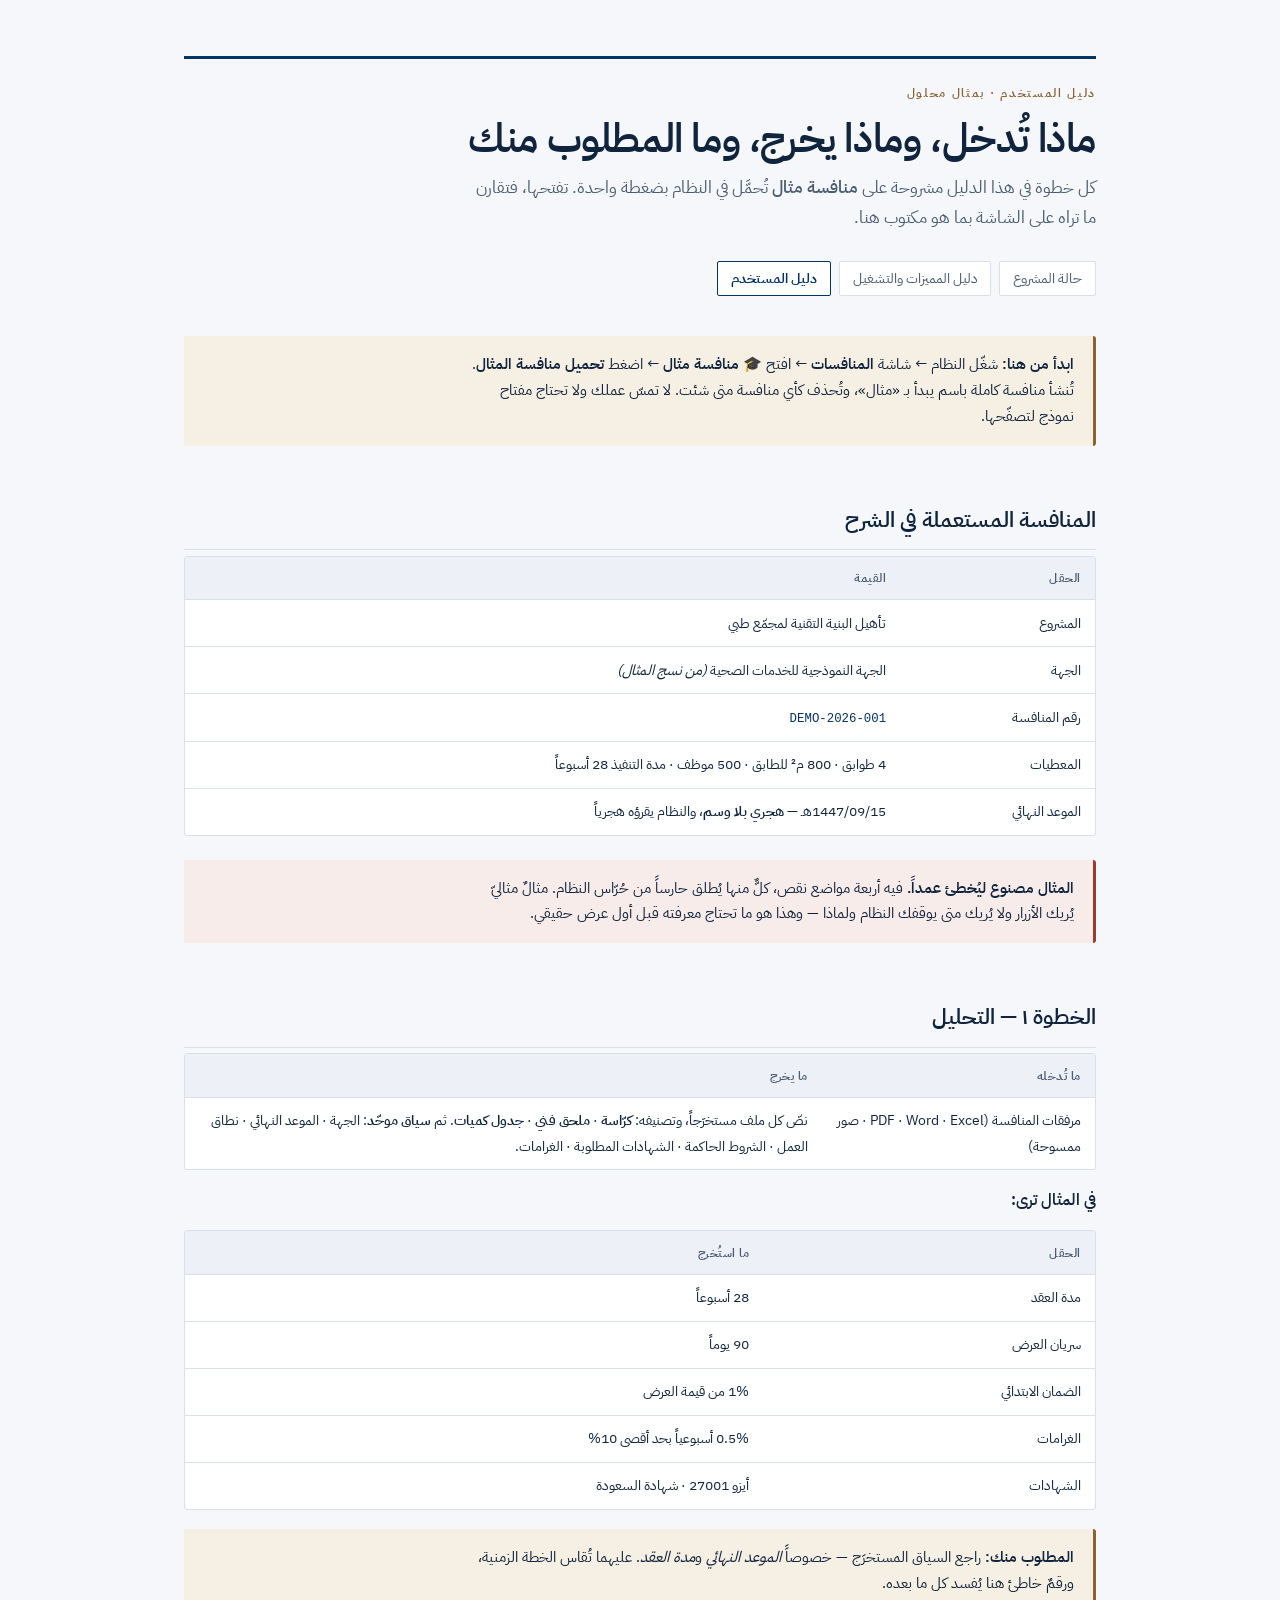
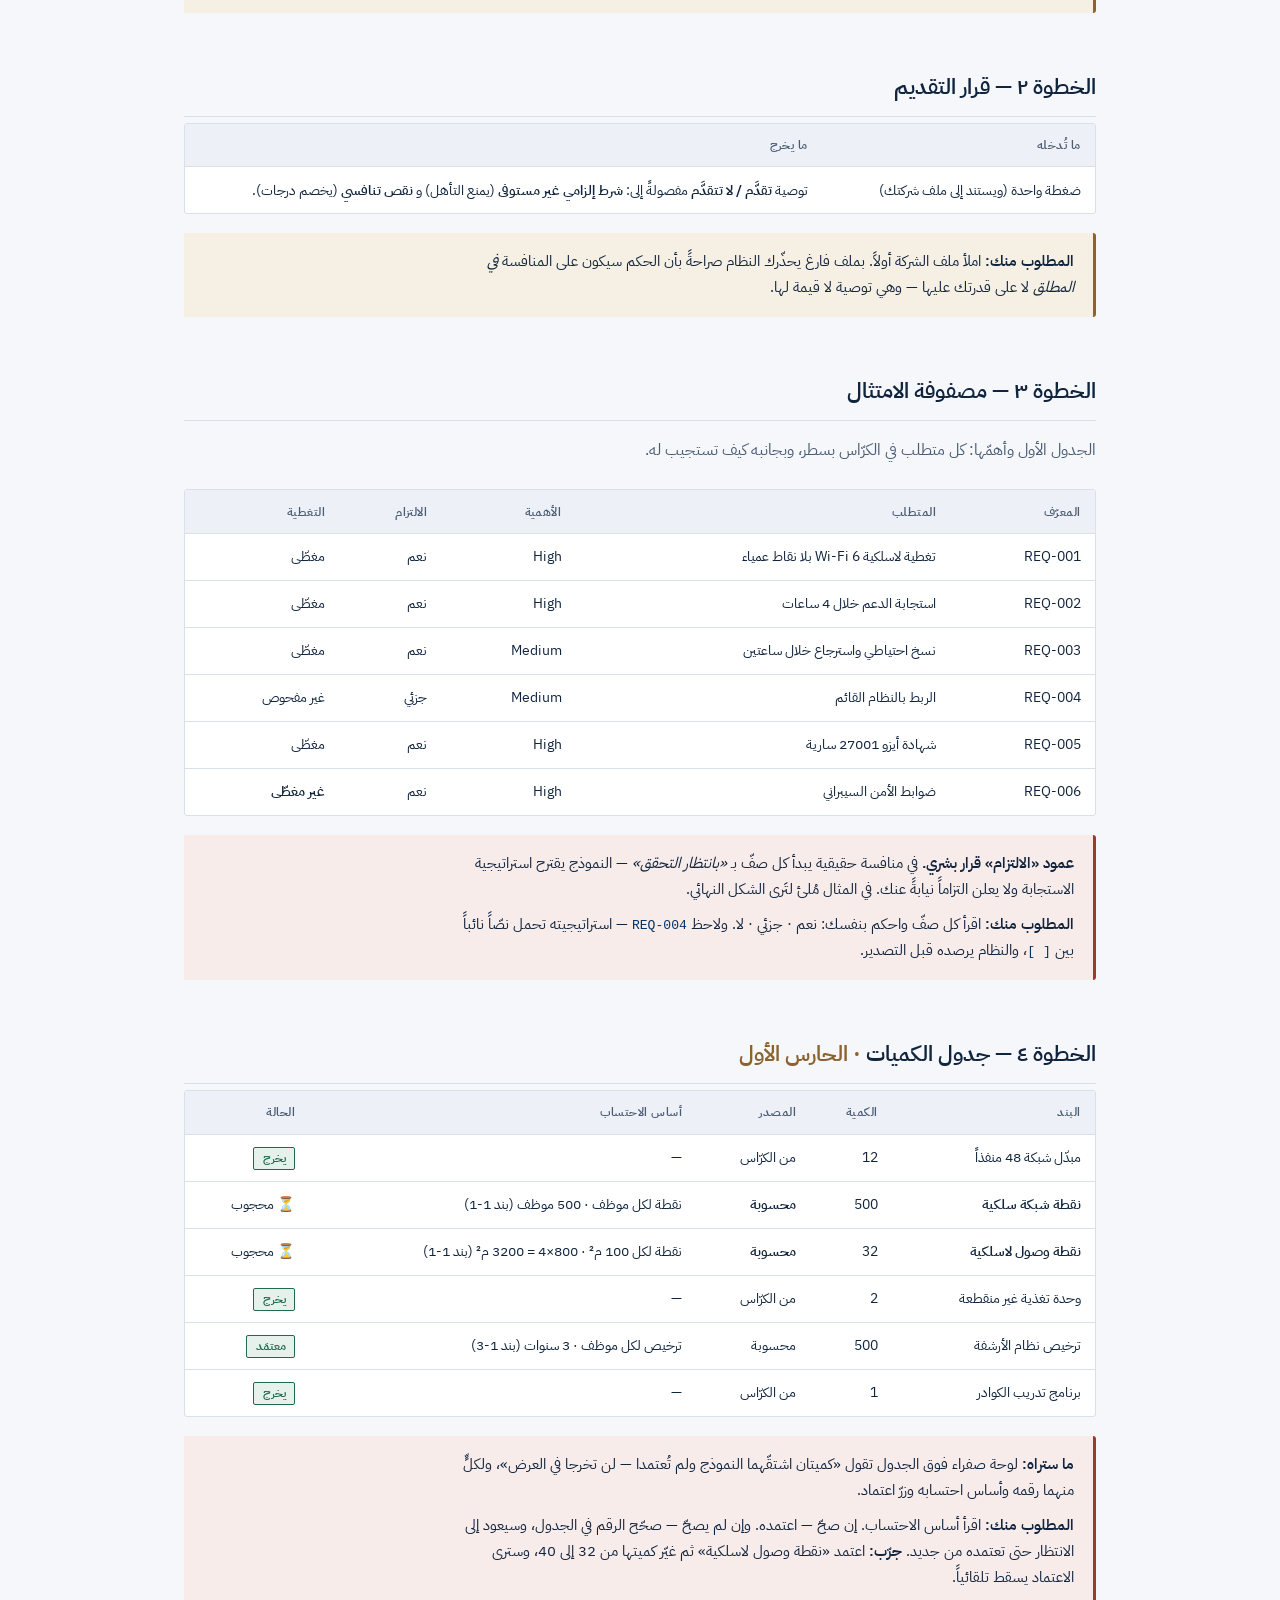
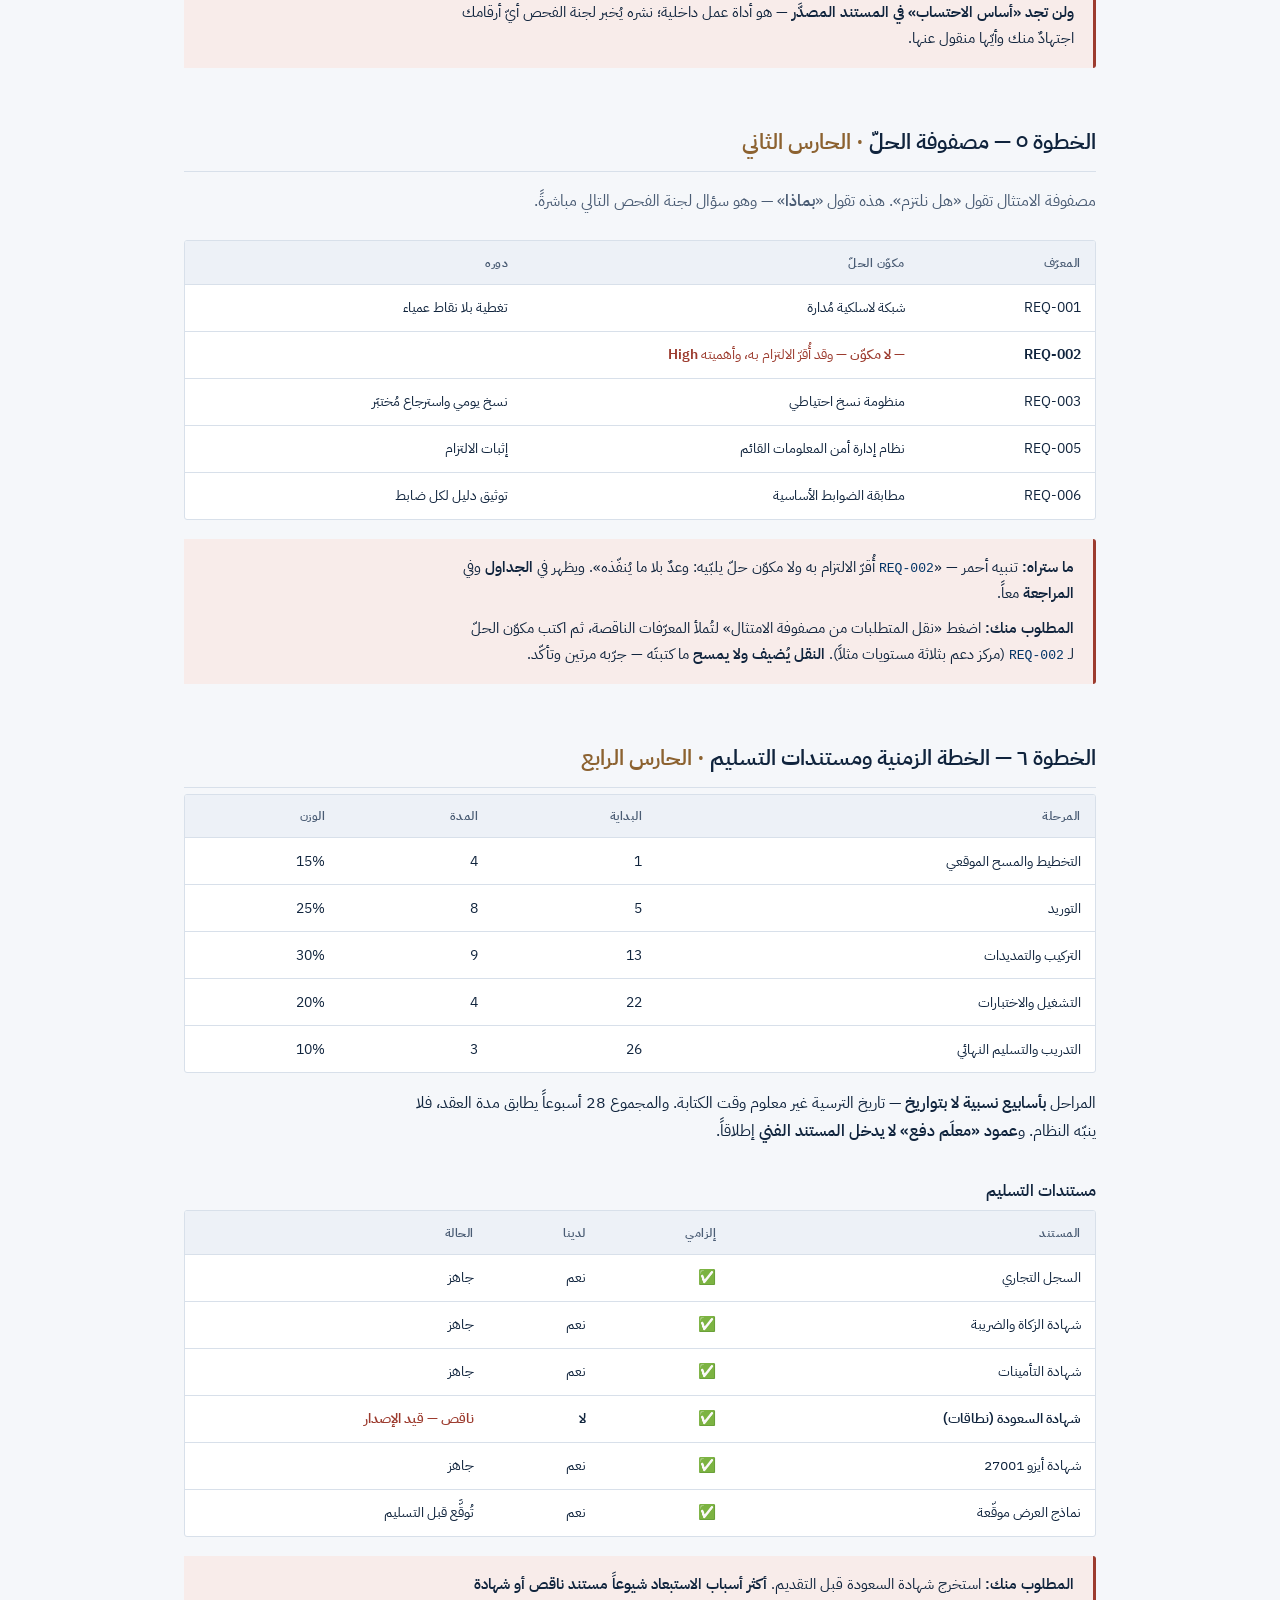
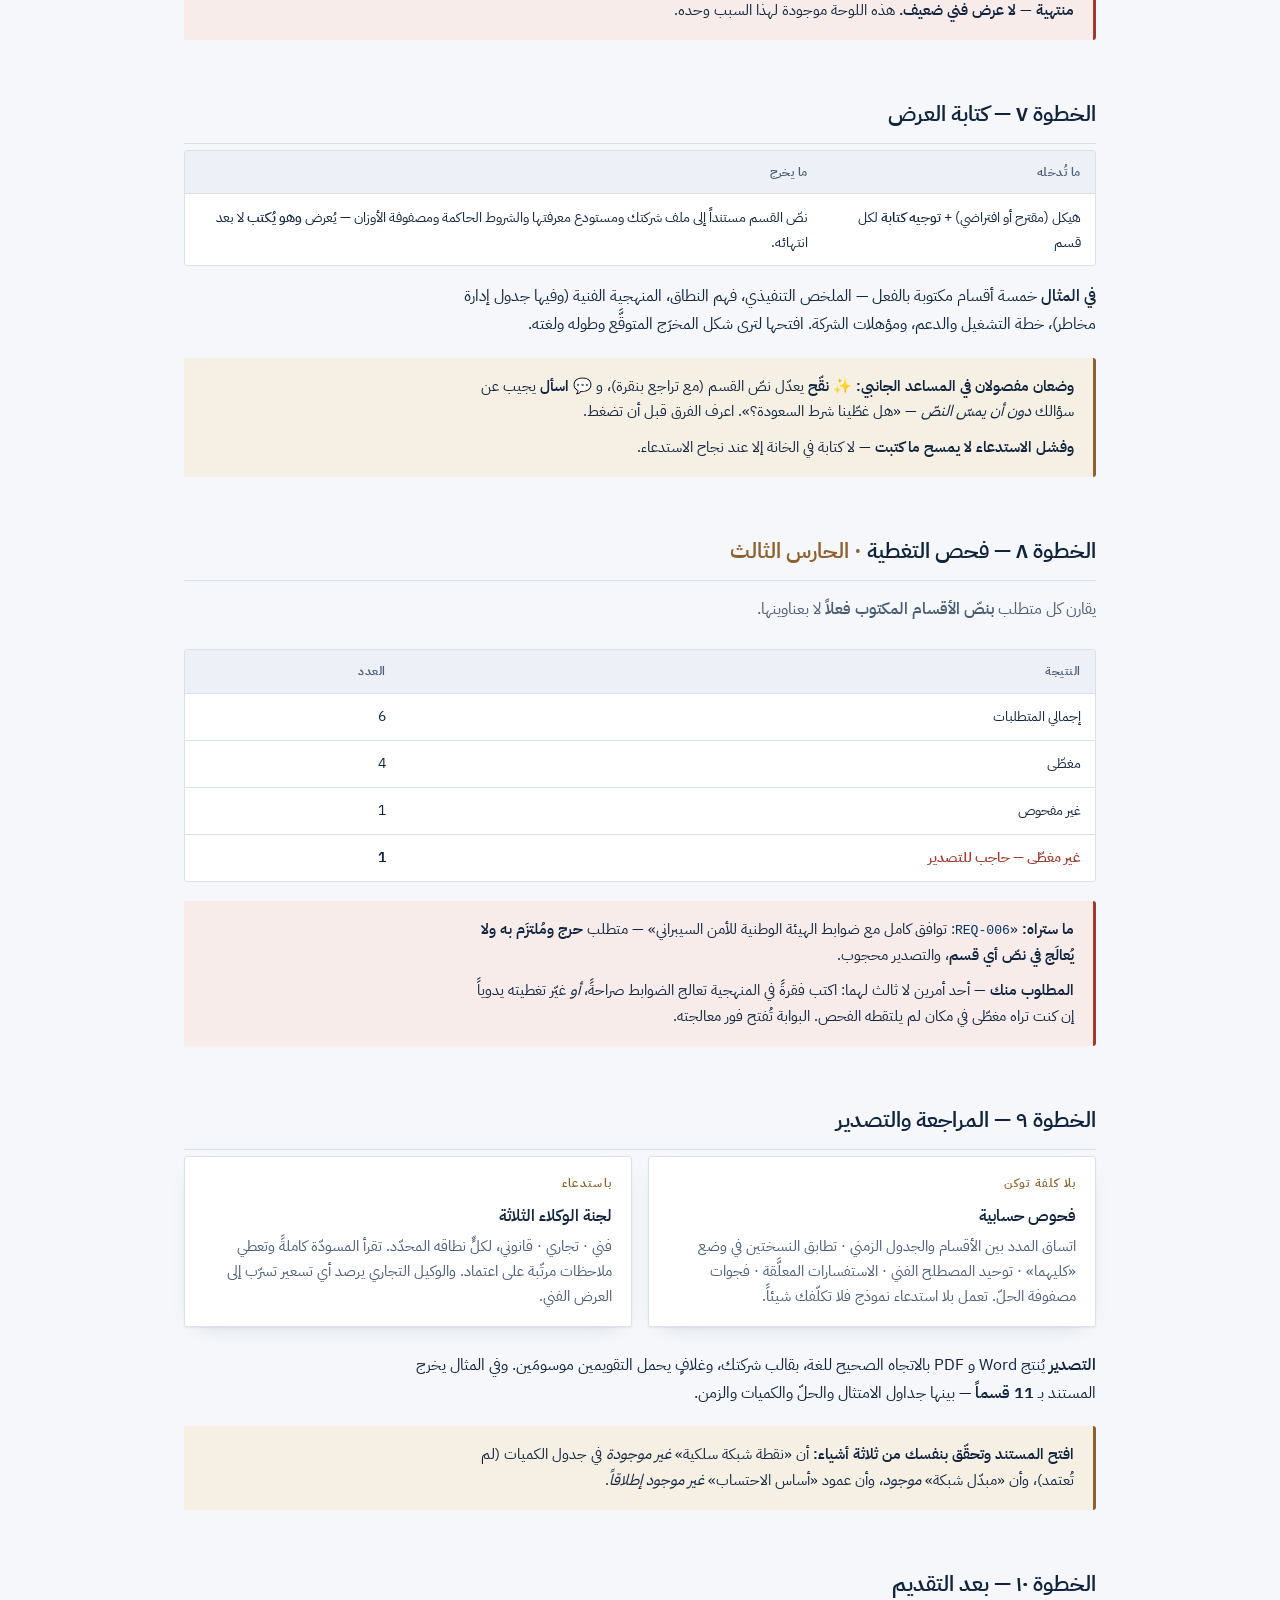
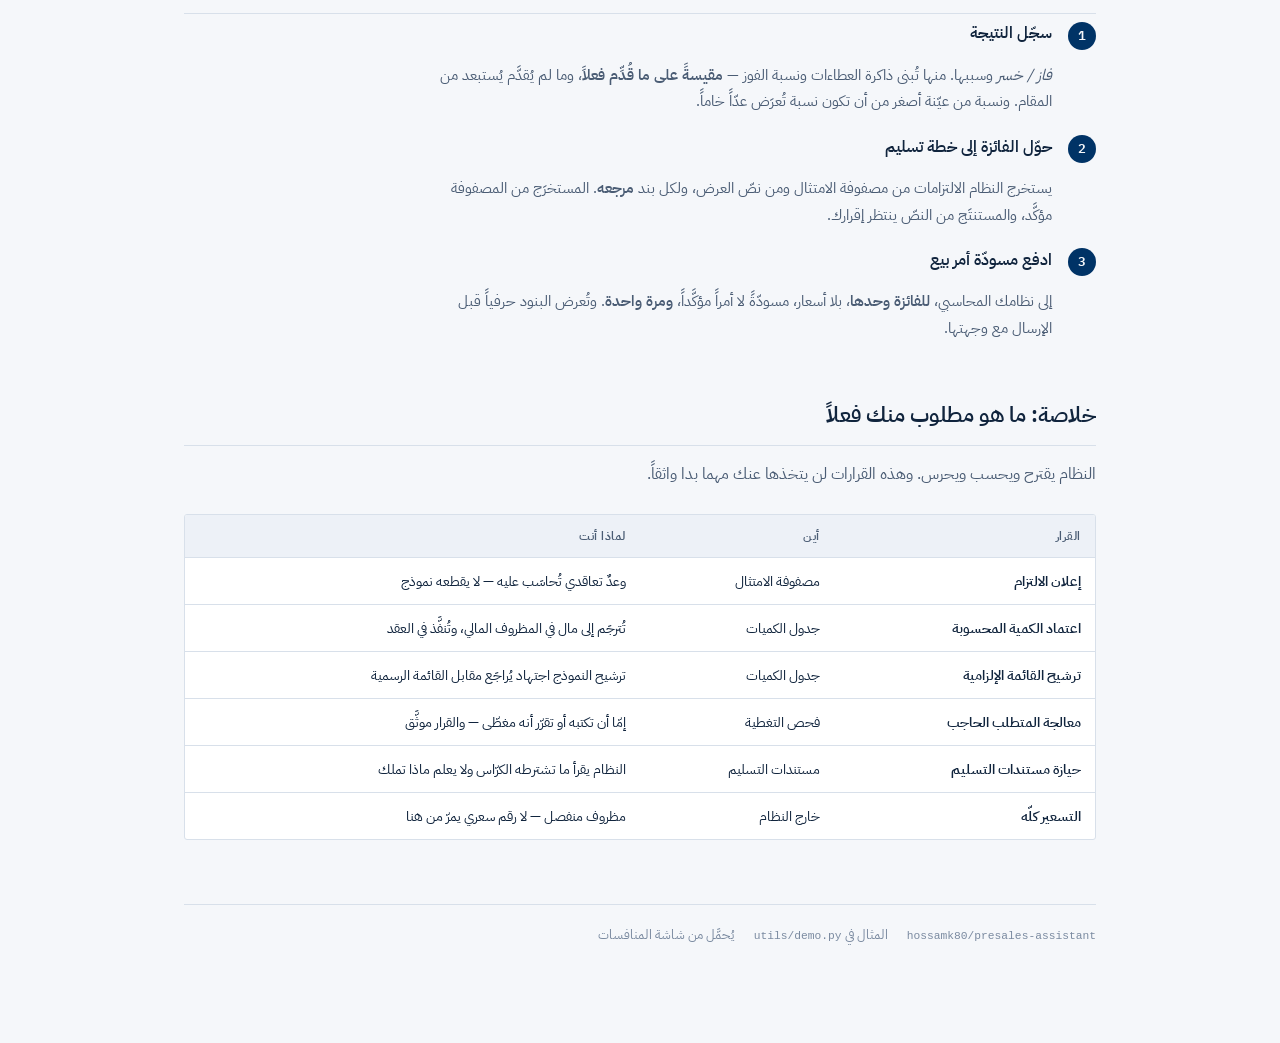
==== docs/manual.html @ 502ea752 "منافسة مثال تُحمَّل بضغطة + دليل مستخدم مبنيّ عليها الشاشة الفارغة لا تُعلّم: من يفتح النظام أول مرة" ====
<!DOCTYPE html>
<html lang="ar" dir="rtl">
<head>
<meta charset="utf-8">
<meta name="viewport" content="width=device-width, initial-scale=1">
<title>دليل المستخدم · محلل متطلبات الأعمال الذكي</title>
<link rel="stylesheet" href="assets/report.css">
</head>
<body>
<div class="wrap">

<header class="masthead">
  <div class="eyebrow">دليل المستخدم · بمثال محلول</div>
  <h1>ماذا تُدخل، وماذا يخرج، وما المطلوب منك</h1>
  <p class="dek">
    كل خطوة في هذا الدليل مشروحة على <strong>منافسة مثال</strong> تُحمَّل في
    النظام بضغطة واحدة. تفتحها، فتقارن ما تراه على الشاشة بما هو مكتوب هنا.
  </p>
  <nav class="docnav">
    <a href="status.html">حالة المشروع</a>
    <a href="guide.html">دليل المميزات والتشغيل</a>
    <a href="manual.html" aria-current="page">دليل المستخدم</a>
  </nav>
</header>

<section style="margin-top:2.5rem;">
  <div class="note">
    <p>
      <strong>ابدأ من هنا:</strong> شغّل النظام ← شاشة <strong>المنافسات</strong>
      ← افتح <strong>🎓 منافسة مثال</strong> ← اضغط <strong>تحميل منافسة
      المثال</strong>. تُنشأ منافسة كاملة باسم يبدأ بـ «مثال»، وتُحذف كأي
      منافسة متى شئت. لا تمسّ عملك ولا تحتاج مفتاح نموذج لتصفّحها.
    </p>
  </div>
</section>

<section>
  <h2>المنافسة المستعملة في الشرح</h2>
  <div class="scroll">
    <table>
      <thead><tr><th>الحقل</th><th>القيمة</th></tr></thead>
      <tbody>
        <tr><td>المشروع</td><td>تأهيل البنية التقنية لمجمّع طبي</td></tr>
        <tr><td>الجهة</td><td>الجهة النموذجية للخدمات الصحية <em>(من نسج المثال)</em></td></tr>
        <tr><td>رقم المنافسة</td><td><code>DEMO-2026-001</code></td></tr>
        <tr><td>المعطيات</td><td>4 طوابق · 800 م² للطابق · 500 موظف · مدة التنفيذ 28 أسبوعاً</td></tr>
        <tr><td>الموعد النهائي</td><td>1447/09/15هـ — <strong>هجري بلا وسم</strong>، والنظام يقرؤه هجرياً</td></tr>
      </tbody>
    </table>
  </div>
  <div class="warn" style="margin-top:1.5rem;">
    <p>
      <strong>المثال مصنوع ليُخطئ عمداً.</strong> فيه أربعة مواضع نقص، كلٌّ
      منها يُطلق حارساً من حُرّاس النظام. مثالٌ مثاليّ يُريك الأزرار ولا يُريك
      متى يوقفك النظام ولماذا — وهذا هو ما تحتاج معرفته قبل أول عرض حقيقي.
    </p>
  </div>
</section>

<!-- ═══════════ الخطوات ═══════════ -->

<section>
  <h2>الخطوة ١ — التحليل</h2>
  <div class="scroll">
    <table>
      <thead><tr><th style="width:30%">ما تُدخله</th><th>ما يخرج</th></tr></thead>
      <tbody>
        <tr>
          <td>مرفقات المنافسة (PDF · Word · Excel · صور ممسوحة)</td>
          <td>
            نصّ كل ملف مستخرَجاً، وتصنيفه: <strong>كرّاسة</strong> ·
            <strong>ملحق فني</strong> · <strong>جدول كميات</strong>.
            ثم <strong>سياق موحّد</strong>: الجهة · الموعد النهائي · نطاق
            العمل · الشروط الحاكمة · الشهادات المطلوبة · الغرامات.
          </td>
        </tr>
      </tbody>
    </table>
  </div>
  <p><strong>في المثال ترى:</strong></p>
  <div class="scroll">
    <table>
      <thead><tr><th>الحقل</th><th>ما استُخرج</th></tr></thead>
      <tbody>
        <tr><td>مدة العقد</td><td>28 أسبوعاً</td></tr>
        <tr><td>سريان العرض</td><td>90 يوماً</td></tr>
        <tr><td>الضمان الابتدائي</td><td>1% من قيمة العرض</td></tr>
        <tr><td>الغرامات</td><td>0.5% أسبوعياً بحد أقصى 10%</td></tr>
        <tr><td>الشهادات</td><td>أيزو 27001 · شهادة السعودة</td></tr>
      </tbody>
    </table>
  </div>
  <div class="note" style="margin-top:1.2rem;">
    <p>
      <strong>المطلوب منك:</strong> راجع السياق المستخرَج — خصوصاً
      <em>الموعد النهائي</em> و<em>مدة العقد</em>. عليهما تُقاس الخطة الزمنية،
      ورقمٌ خاطئ هنا يُفسد كل ما بعده.
    </p>
  </div>
</section>

<section>
  <h2>الخطوة ٢ — قرار التقديم</h2>
  <div class="scroll">
    <table>
      <thead><tr><th style="width:30%">ما تُدخله</th><th>ما يخرج</th></tr></thead>
      <tbody>
        <tr>
          <td>ضغطة واحدة (ويستند إلى ملف شركتك)</td>
          <td>
            توصية <strong>تقدَّم / لا تتقدَّم</strong> مفصولةً إلى:
            <strong>شرط إلزامي غير مستوفى</strong> (يمنع التأهل) و
            <strong>نقص تنافسي</strong> (يخصم درجات).
          </td>
        </tr>
      </tbody>
    </table>
  </div>
  <div class="note" style="margin-top:1.2rem;">
    <p>
      <strong>المطلوب منك:</strong> املأ ملف الشركة أولاً. بملف فارغ يحذّرك
      النظام صراحةً بأن الحكم سيكون على المنافسة <em>في المطلق</em> لا على
      قدرتك عليها — وهي توصية لا قيمة لها.
    </p>
  </div>
</section>

<section>
  <h2>الخطوة ٣ — مصفوفة الامتثال</h2>
  <p class="lede">
    الجدول الأول وأهمّها: كل متطلب في الكرّاس بسطر، وبجانبه كيف تستجيب له.
  </p>
  <div class="scroll">
    <table>
      <thead>
        <tr><th>المعرّف</th><th>المتطلب</th><th>الأهمية</th><th>الالتزام</th><th>التغطية</th></tr>
      </thead>
      <tbody>
        <tr><td class="n">REQ-001</td><td>تغطية لاسلكية Wi-Fi 6 بلا نقاط عمياء</td><td>High</td><td>نعم</td><td>مغطّى</td></tr>
        <tr><td class="n">REQ-002</td><td>استجابة الدعم خلال 4 ساعات</td><td>High</td><td>نعم</td><td>مغطّى</td></tr>
        <tr><td class="n">REQ-003</td><td>نسخ احتياطي واسترجاع خلال ساعتين</td><td>Medium</td><td>نعم</td><td>مغطّى</td></tr>
        <tr><td class="n">REQ-004</td><td>الربط بالنظام القائم</td><td>Medium</td><td>جزئي</td><td>غير مفحوص</td></tr>
        <tr><td class="n">REQ-005</td><td>شهادة أيزو 27001 سارية</td><td>High</td><td>نعم</td><td>مغطّى</td></tr>
        <tr><td class="n">REQ-006</td><td>ضوابط الأمن السيبراني</td><td>High</td><td>نعم</td><td><strong>غير مغطّى</strong></td></tr>
      </tbody>
    </table>
  </div>
  <div class="warn" style="margin-top:1.2rem;">
    <p>
      <strong>عمود «الالتزام» قرار بشري.</strong> في منافسة حقيقية يبدأ كل صفّ
      بـ <em>«بانتظار التحقق»</em> — النموذج يقترح استراتيجية الاستجابة ولا
      يعلن التزاماً نيابةً عنك. في المثال مُلئ لتَرى الشكل النهائي.
    </p>
    <p>
      <strong>المطلوب منك:</strong> اقرأ كل صفّ واحكم بنفسك: نعم · جزئي · لا.
      ولاحظ <code>REQ-004</code> — استراتيجيته تحمل نصّاً نائباً بين
      <code>[ ]</code>، والنظام يرصده قبل التصدير.
    </p>
  </div>
</section>

<section>
  <h2>الخطوة ٤ — جدول الكميات <span style="color:var(--brass)">· الحارس الأول</span></h2>
  <div class="scroll">
    <table>
      <thead>
        <tr><th>البند</th><th class="n">الكمية</th><th>المصدر</th><th>أساس الاحتساب</th><th class="n">الحالة</th></tr>
      </thead>
      <tbody>
        <tr><td>مبدّل شبكة 48 منفذاً</td><td class="n">12</td><td>من الكرّاس</td><td>—</td><td class="n"><span class="pill">يخرج</span></td></tr>
        <tr><td><strong>نقطة شبكة سلكية</strong></td><td class="n">500</td><td><strong>محسوبة</strong></td><td>نقطة لكل موظف · 500 موظف (بند 1-1)</td><td class="n">⏳ محجوب</td></tr>
        <tr><td><strong>نقطة وصول لاسلكية</strong></td><td class="n">32</td><td><strong>محسوبة</strong></td><td>نقطة لكل 100 م² · 800×4 = 3200 م² (بند 1-1)</td><td class="n">⏳ محجوب</td></tr>
        <tr><td>وحدة تغذية غير منقطعة</td><td class="n">2</td><td>من الكرّاس</td><td>—</td><td class="n"><span class="pill">يخرج</span></td></tr>
        <tr><td>ترخيص نظام الأرشفة</td><td class="n">500</td><td>محسوبة</td><td>ترخيص لكل موظف · 3 سنوات (بند 1-3)</td><td class="n"><span class="pill">معتمَد</span></td></tr>
        <tr><td>برنامج تدريب الكوادر</td><td class="n">1</td><td>من الكرّاس</td><td>—</td><td class="n"><span class="pill">يخرج</span></td></tr>
      </tbody>
    </table>
  </div>
  <div class="warn" style="margin-top:1.2rem;">
    <p>
      <strong>ما ستراه:</strong> لوحة صفراء فوق الجدول تقول «كميتان اشتقّهما
      النموذج ولم تُعتمدا — لن تخرجا في العرض»، ولكلٍّ منهما رقمه وأساس
      احتسابه وزرّ اعتماد.
    </p>
    <p>
      <strong>المطلوب منك:</strong> اقرأ أساس الاحتساب. إن صحّ — اعتمده.
      وإن لم يصحّ — صحّح الرقم في الجدول، وسيعود إلى الانتظار حتى تعتمده من
      جديد. <strong>جرّب:</strong> اعتمد «نقطة وصول لاسلكية» ثم غيّر كميتها من
      32 إلى 40، وسترى الاعتماد يسقط تلقائياً.
    </p>
    <p>
      <strong>ولن تجد «أساس الاحتساب» في المستند المصدَّر</strong> — هو أداة
      عمل داخلية؛ نشره يُخبر لجنة الفحص أيّ أرقامك اجتهادٌ منك وأيّها منقول
      عنها.
    </p>
  </div>
</section>

<section>
  <h2>الخطوة ٥ — مصفوفة الحلّ <span style="color:var(--brass)">· الحارس الثاني</span></h2>
  <p class="lede">
    مصفوفة الامتثال تقول «هل نلتزم». هذه تقول «<strong>بماذا</strong>» — وهو
    سؤال لجنة الفحص التالي مباشرةً.
  </p>
  <div class="scroll">
    <table>
      <thead><tr><th>المعرّف</th><th>مكوّن الحلّ</th><th>دوره</th></tr></thead>
      <tbody>
        <tr><td class="n">REQ-001</td><td>شبكة لاسلكية مُدارة</td><td>تغطية بلا نقاط عمياء</td></tr>
        <tr><td class="n"><strong>REQ-002</strong></td><td colspan="2" style="color:var(--guard)"><strong>— لا مكوّن —</strong> وقد أُقرّ الالتزام به، وأهميته <strong>High</strong></td></tr>
        <tr><td class="n">REQ-003</td><td>منظومة نسخ احتياطي</td><td>نسخ يومي واسترجاع مُختبَر</td></tr>
        <tr><td class="n">REQ-005</td><td>نظام إدارة أمن المعلومات القائم</td><td>إثبات الالتزام</td></tr>
        <tr><td class="n">REQ-006</td><td>مطابقة الضوابط الأساسية</td><td>توثيق دليل لكل ضابط</td></tr>
      </tbody>
    </table>
  </div>
  <div class="warn" style="margin-top:1.2rem;">
    <p>
      <strong>ما ستراه:</strong> تنبيه أحمر — «<code>REQ-002</code> أُقرّ
      الالتزام به ولا مكوّن حلّ يلبّيه: وعدٌ بلا ما يُنفّذه». ويظهر في
      <strong>الجداول</strong> وفي <strong>المراجعة</strong> معاً.
    </p>
    <p>
      <strong>المطلوب منك:</strong> اضغط «نقل المتطلبات من مصفوفة الامتثال»
      لتُملأ المعرّفات الناقصة، ثم اكتب مكوّن الحلّ لـ <code>REQ-002</code>
      (مركز دعم بثلاثة مستويات مثلاً). <strong>النقل يُضيف ولا يمسح</strong> ما
      كتبتَه — جرّبه مرتين وتأكّد.
    </p>
  </div>
</section>

<section>
  <h2>الخطوة ٦ — الخطة الزمنية ومستندات التسليم <span style="color:var(--brass)">· الحارس الرابع</span></h2>
  <div class="scroll">
    <table>
      <thead><tr><th>المرحلة</th><th class="n">البداية</th><th class="n">المدة</th><th class="n">الوزن</th></tr></thead>
      <tbody>
        <tr><td>التخطيط والمسح الموقعي</td><td class="n">1</td><td class="n">4</td><td class="n">15%</td></tr>
        <tr><td>التوريد</td><td class="n">5</td><td class="n">8</td><td class="n">25%</td></tr>
        <tr><td>التركيب والتمديدات</td><td class="n">13</td><td class="n">9</td><td class="n">30%</td></tr>
        <tr><td>التشغيل والاختبارات</td><td class="n">22</td><td class="n">4</td><td class="n">20%</td></tr>
        <tr><td>التدريب والتسليم النهائي</td><td class="n">26</td><td class="n">3</td><td class="n">10%</td></tr>
      </tbody>
    </table>
  </div>
  <p style="margin-top:1rem;">
    المراحل <strong>بأسابيع نسبية لا بتواريخ</strong> — تاريخ الترسية غير معلوم
    وقت الكتابة. والمجموع 28 أسبوعاً يطابق مدة العقد، فلا ينبّه النظام.
    و<strong>عمود «معلَم دفع» لا يدخل المستند الفني</strong> إطلاقاً.
  </p>

  <h3 style="margin-top:2rem;">مستندات التسليم</h3>
  <div class="scroll">
    <table>
      <thead><tr><th>المستند</th><th class="n">إلزامي</th><th class="n">لدينا</th><th>الحالة</th></tr></thead>
      <tbody>
        <tr><td>السجل التجاري</td><td class="n">✅</td><td class="n">نعم</td><td>جاهز</td></tr>
        <tr><td>شهادة الزكاة والضريبة</td><td class="n">✅</td><td class="n">نعم</td><td>جاهز</td></tr>
        <tr><td>شهادة التأمينات</td><td class="n">✅</td><td class="n">نعم</td><td>جاهز</td></tr>
        <tr><td><strong>شهادة السعودة (نطاقات)</strong></td><td class="n">✅</td><td class="n"><strong>لا</strong></td><td style="color:var(--guard)"><strong>ناقص — قيد الإصدار</strong></td></tr>
        <tr><td>شهادة أيزو 27001</td><td class="n">✅</td><td class="n">نعم</td><td>جاهز</td></tr>
        <tr><td>نماذج العرض موقّعة</td><td class="n">✅</td><td class="n">نعم</td><td>تُوقَّع قبل التسليم</td></tr>
      </tbody>
    </table>
  </div>
  <div class="warn" style="margin-top:1.2rem;">
    <p>
      <strong>المطلوب منك:</strong> استخرج شهادة السعودة قبل التقديم.
      <strong>أكثر أسباب الاستبعاد شيوعاً مستند ناقص أو شهادة منتهية — لا عرض
      فني ضعيف.</strong> هذه اللوحة موجودة لهذا السبب وحده.
    </p>
  </div>
</section>

<section>
  <h2>الخطوة ٧ — كتابة العرض</h2>
  <div class="scroll">
    <table>
      <thead><tr><th style="width:30%">ما تُدخله</th><th>ما يخرج</th></tr></thead>
      <tbody>
        <tr>
          <td>هيكل (مقترح أو افتراضي) + <strong>توجيه كتابة</strong> لكل قسم</td>
          <td>
            نصّ القسم مستنداً إلى ملف شركتك ومستودع معرفتها والشروط الحاكمة
            ومصفوفة الأوزان — يُعرض <strong>وهو يُكتب</strong> لا بعد انتهائه.
          </td>
        </tr>
      </tbody>
    </table>
  </div>
  <p style="margin-top:1rem;">
    <strong>في المثال</strong> خمسة أقسام مكتوبة بالفعل — الملخص التنفيذي،
    فهم النطاق، المنهجية الفنية (وفيها جدول إدارة مخاطر)، خطة التشغيل والدعم،
    ومؤهلات الشركة. افتحها لترى شكل المخرَج المتوقَّع وطوله ولغته.
  </p>
  <div class="note" style="margin-top:1.2rem;">
    <p>
      <strong>وضعان مفصولان في المساعد الجانبي:</strong>
      <strong>✨ نقّح</strong> يعدّل نصّ القسم (مع تراجع بنقرة)، و
      <strong>💬 اسأل</strong> يجيب عن سؤالك <em>دون أن يمسّ النصّ</em> —
      «هل غطّينا شرط السعودة؟». اعرف الفرق قبل أن تضغط.
    </p>
    <p>
      <strong>وفشل الاستدعاء لا يمسح ما كتبت</strong> — لا كتابة في الخانة إلا
      عند نجاح الاستدعاء.
    </p>
  </div>
</section>

<section>
  <h2>الخطوة ٨ — فحص التغطية <span style="color:var(--brass)">· الحارس الثالث</span></h2>
  <p class="lede">
    يقارن كل متطلب <strong>بنصّ الأقسام المكتوب فعلاً</strong> لا بعناوينها.
  </p>
  <div class="scroll">
    <table>
      <thead><tr><th>النتيجة</th><th class="n">العدد</th></tr></thead>
      <tbody>
        <tr><td>إجمالي المتطلبات</td><td class="n">6</td></tr>
        <tr><td>مغطّى</td><td class="n">4</td></tr>
        <tr><td>غير مفحوص</td><td class="n">1</td></tr>
        <tr><td style="color:var(--guard)"><strong>غير مغطّى — حاجب للتصدير</strong></td><td class="n"><strong>1</strong></td></tr>
      </tbody>
    </table>
  </div>
  <div class="warn" style="margin-top:1.2rem;">
    <p>
      <strong>ما ستراه:</strong> «<code>REQ-006</code>: توافق كامل مع ضوابط
      الهيئة الوطنية للأمن السيبراني» — متطلب <strong>حرج ومُلتزَم به ولا
      يُعالَج في نصّ أي قسم</strong>، والتصدير محجوب.
    </p>
    <p>
      <strong>المطلوب منك</strong> — أحد أمرين لا ثالث لهما: اكتب فقرةً في
      المنهجية تعالج الضوابط صراحةً، <em>أو</em> غيّر تغطيته يدوياً إن كنت
      تراه مغطّى في مكان لم يلتقطه الفحص. البوابة تُفتح فور معالجته.
    </p>
  </div>
</section>

<section>
  <h2>الخطوة ٩ — المراجعة والتصدير</h2>
  <div class="cards">
    <div class="card">
      <span class="tag">بلا كلفة توكن</span>
      <h3>فحوص حسابية</h3>
      <p>
        اتساق المدد بين الأقسام والجدول الزمني · تطابق النسختين في وضع
        «كليهما» · توحيد المصطلح الفني · الاستفسارات المعلَّقة · فجوات مصفوفة
        الحلّ. تعمل بلا استدعاء نموذج فلا تكلّفك شيئاً.
      </p>
    </div>
    <div class="card">
      <span class="tag">باستدعاء</span>
      <h3>لجنة الوكلاء الثلاثة</h3>
      <p>
        فني · تجاري · قانوني، لكلٍّ نطاقه المحدّد. تقرأ المسودّة كاملةً وتعطي
        ملاحظات مرتّبة على اعتماد. والوكيل التجاري يرصد أي تسعير تسرّب إلى
        العرض الفني.
      </p>
    </div>
  </div>
  <p style="margin-top:1.5rem;">
    <strong>التصدير</strong> يُنتج Word و PDF بالاتجاه الصحيح للغة، بقالب
    شركتك، وغلافٍ يحمل التقويمين موسومَين. وفي المثال يخرج المستند بـ
    <strong>11 قسماً</strong> — بينها جداول الامتثال والحلّ والكميات والزمن.
  </p>
  <div class="note" style="margin-top:1.2rem;">
    <p>
      <strong>افتح المستند وتحقّق بنفسك من ثلاثة أشياء:</strong> أن «نقطة شبكة
      سلكية» <em>غير موجودة</em> في جدول الكميات (لم تُعتمد)، وأن «مبدّل شبكة»
      <em>موجود</em>، وأن عمود «أساس الاحتساب» <em>غير موجود إطلاقاً</em>.
    </p>
  </div>
</section>

<section>
  <h2>الخطوة ١٠ — بعد التقديم</h2>
  <ol class="steps">
    <li>
      <div class="body">
        <h3>سجّل النتيجة</h3>
        <p>
          <em>فاز / خسر</em> وسببها. منها تُبنى ذاكرة العطاءات ونسبة الفوز —
          <strong>مقيسةً على ما قُدِّم فعلاً</strong>، وما لم يُقدَّم يُستبعد من
          المقام. ونسبة من عيّنة أصغر من أن تكون نسبة تُعرَض عدّاً خاماً.
        </p>
      </div>
    </li>
    <li>
      <div class="body">
        <h3>حوّل الفائزة إلى خطة تسليم</h3>
        <p>
          يستخرج النظام الالتزامات من مصفوفة الامتثال ومن نصّ العرض، ولكل بند
          <strong>مرجعه</strong>. المستخرَج من المصفوفة مؤكَّد، والمستنتَج من
          النصّ ينتظر إقرارك.
        </p>
      </div>
    </li>
    <li>
      <div class="body">
        <h3>ادفع مسودّة أمر بيع</h3>
        <p>
          إلى نظامك المحاسبي، <strong>للفائزة وحدها</strong>، بلا أسعار، مسودّةً
          لا أمراً مؤكَّداً، <strong>ومرة واحدة</strong>. وتُعرض البنود حرفياً
          قبل الإرسال مع وجهتها.
        </p>
      </div>
    </li>
  </ol>
</section>

<section>
  <h2>خلاصة: ما هو مطلوب منك فعلاً</h2>
  <p class="lede">
    النظام يقترح ويحسب ويحرس. وهذه القرارات لن يتخذها عنك مهما بدا واثقاً.
  </p>
  <div class="scroll">
    <table>
      <thead><tr><th>القرار</th><th>أين</th><th>لماذا أنت</th></tr></thead>
      <tbody>
        <tr>
          <td><strong>إعلان الالتزام</strong></td><td>مصفوفة الامتثال</td>
          <td>وعدٌ تعاقدي تُحاسَب عليه — لا يقطعه نموذج</td>
        </tr>
        <tr>
          <td><strong>اعتماد الكمية المحسوبة</strong></td><td>جدول الكميات</td>
          <td>تُترجَم إلى مال في المظروف المالي، وتُنفَّذ في العقد</td>
        </tr>
        <tr>
          <td><strong>ترشيح القائمة الإلزامية</strong></td><td>جدول الكميات</td>
          <td>ترشيح النموذج اجتهاد يُراجَع مقابل القائمة الرسمية</td>
        </tr>
        <tr>
          <td><strong>معالجة المتطلب الحاجب</strong></td><td>فحص التغطية</td>
          <td>إمّا أن تكتبه أو تقرّر أنه مغطّى — والقرار موثَّق</td>
        </tr>
        <tr>
          <td><strong>حيازة مستندات التسليم</strong></td><td>مستندات التسليم</td>
          <td>النظام يقرأ ما تشترطه الكرّاس ولا يعلم ماذا تملك</td>
        </tr>
        <tr>
          <td><strong>التسعير كلّه</strong></td><td>خارج النظام</td>
          <td>مظروف منفصل — لا رقم سعري يمرّ من هنا</td>
        </tr>
      </tbody>
    </table>
  </div>
</section>

<footer>
  <span><span class="mono">hossamk80/presales-assistant</span></span>
  <span>المثال في <span class="mono">utils/demo.py</span></span>
  <span>يُحمَّل من شاشة المنافسات</span>
</footer>

</div>
</body>
</html>
---- docs/assets/report.css ----
/*
 * docs/assets/report.css — هوية تقارير المشروع (HTML)
 *
 * ملف واحد يخدم `status.html` و `guide.html` — لا نسخة ثانية من الأنماط.
 *
 * الخطّ **مُضمَّن في المستودع** ويُقرأ بمسار نسبي من `static/fonts/`، فالتقرير
 * يعمل معزولاً عن الإنترنت كما تعمل واجهة التطبيق (ب-1). وإن فُتح الملف وحده
 * خارج المستودع يسقط إلى خطوط النظام بلا كسر — تدهورٌ لطيف لا عطل.
 *
 * الألوان مشتقّة من هوية التطبيق نفسها: `BRAND_COLOR = #003366`.
 */

@font-face{
  font-family:'Plex Arabic';font-style:normal;font-weight:400;font-display:swap;
  src:url("../../presales_codex_ready/business_analyst/static/fonts/IBMPlexSansArabic-Regular.woff2") format('woff2');
}
@font-face{
  font-family:'Plex Arabic';font-style:normal;font-weight:600;font-display:swap;
  src:url("../../presales_codex_ready/business_analyst/static/fonts/IBMPlexSansArabic-SemiBold.woff2") format('woff2');
}

/* ── الرموز ───────────────────────────────────────────────────────────────
 * الفاتح على `:root` المجرّد، والداكن يُعاد تعريفه مرتين: مرةً لتفضيل النظام
 * (محروسةً بـ `:not([data-theme="light"])` فيغلب الاختيار الصريح)، ومرةً
 * للاختيار الصريح. ولا لون يُعرَّف داخل كتلة وسائط وحدها.
 */
:root{
  --brand:#003366;
  --ink:#10243D;
  --ink-soft:#4A5C74;
  --ink-faint:#7A8AA0;
  --paper:#F5F7FA;
  --surface:#FFFFFF;
  --surface-sunk:#EDF1F7;
  --border:#D8E0EA;
  --brass:#8C6230;
  --brass-wash:#F6EFE4;
  --done:#1E6B4F;
  --done-wash:#E6F1EC;
  --guard:#9C3B2E;
  --guard-wash:#F8ECEA;
  --code-bg:#0F1D2E;
  --code-ink:#DCE6F2;
  --shadow:0 1px 2px rgba(16,36,61,.06), 0 8px 24px -16px rgba(16,36,61,.28);
}
@media (prefers-color-scheme: dark){
  :root:not([data-theme="light"]){
    --brand:#6FA8DC;
    --ink:#DFE7F0;
    --ink-soft:#A2B2C6;
    --ink-faint:#75879E;
    --paper:#0B1420;
    --surface:#121D2C;
    --surface-sunk:#0E1826;
    --border:#22334A;
    --brass:#C89B62;
    --brass-wash:#221A10;
    --done:#4FA47F;
    --done-wash:#0F2119;
    --guard:#D0705F;
    --guard-wash:#241412;
    --code-bg:#070E18;
    --code-ink:#C7D6E8;
    --shadow:0 1px 2px rgba(0,0,0,.4), 0 8px 24px -16px rgba(0,0,0,.8);
  }
}
:root[data-theme="dark"]{
  --brand:#6FA8DC;
  --ink:#DFE7F0;
  --ink-soft:#A2B2C6;
  --ink-faint:#75879E;
  --paper:#0B1420;
  --surface:#121D2C;
  --surface-sunk:#0E1826;
  --border:#22334A;
  --brass:#C89B62;
  --brass-wash:#221A10;
  --done:#4FA47F;
  --done-wash:#0F2119;
  --guard:#D0705F;
  --guard-wash:#241412;
  --code-bg:#070E18;
  --code-ink:#C7D6E8;
  --shadow:0 1px 2px rgba(0,0,0,.4), 0 8px 24px -16px rgba(0,0,0,.8);
}

*{box-sizing:border-box;}
html{color-scheme:light dark;}
body{
  margin:0;
  background:var(--paper);
  color:var(--ink);
  font-family:'Plex Arabic', system-ui, "Segoe UI", Tahoma, sans-serif;
  font-size:16px;
  line-height:1.75;
  direction:rtl;
  text-align:right;
  -webkit-font-smoothing:antialiased;
}
.wrap{max-width:60rem;margin:0 auto;padding:3.5rem 1.5rem 6rem;}
section{margin-top:3.5rem;}

/* ── الترويسة ─────────────────────────────────────────── */
.masthead{border-top:3px solid var(--brand);padding-top:1.5rem;
  display:flex;flex-direction:column;gap:.6rem;}
.eyebrow{font-size:.75rem;letter-spacing:.14em;text-transform:uppercase;
  color:var(--brass);font-weight:600;}
h1{font-size:clamp(1.7rem,4.2vw,2.5rem);line-height:1.25;margin:0;
  font-weight:600;text-wrap:balance;letter-spacing:-.01em;}
.dek{color:var(--ink-soft);max-width:62ch;margin:0;font-size:1.05rem;}
.stamp{display:inline-flex;align-items:center;gap:.5rem;align-self:flex-start;
  margin-top:.4rem;padding:.35rem .8rem;border:1px solid var(--done);
  border-radius:2px;color:var(--done);background:var(--done-wash);
  font-size:.82rem;font-weight:600;letter-spacing:.02em;}
.stamp::before{content:"";width:.5rem;height:.5rem;border-radius:50%;background:var(--done);}

/* ── التنقّل بين التقريرين ────────────────────────────── */
.docnav{display:flex;flex-wrap:wrap;gap:.5rem;margin-top:1.2rem;}
.docnav a{
  font-size:.85rem;text-decoration:none;padding:.3rem .8rem;border-radius:2px;
  border:1px solid var(--border);background:var(--surface);color:var(--ink-soft);
}
.docnav a[aria-current="page"]{border-color:var(--brand);color:var(--brand);font-weight:600;}
.docnav a:hover{border-color:var(--brand);color:var(--brand);}

/* ── شريط المؤشرات ────────────────────────────────────── */
.metrics{margin-top:2.5rem;display:grid;
  grid-template-columns:repeat(auto-fit,minmax(8.5rem,1fr));
  gap:1px;background:var(--border);border:1px solid var(--border);
  border-radius:3px;overflow:hidden;}
.metric{background:var(--surface);padding:1rem 1.1rem;}
.metric b{display:block;font-size:1.6rem;font-weight:600;line-height:1.2;
  font-variant-numeric:tabular-nums;letter-spacing:-.02em;}
.metric span{display:block;font-size:.78rem;color:var(--ink-faint);margin-top:.2rem;}

/* ── العناوين ─────────────────────────────────────────── */
h2{font-size:1.35rem;font-weight:600;margin:0 0 .35rem;padding-bottom:.6rem;
  border-bottom:1px solid var(--border);text-wrap:balance;}
h3{font-size:1rem;font-weight:600;margin:0 0 .3rem;}
.lede{color:var(--ink-soft);margin:.9rem 0 1.6rem;max-width:64ch;}
p{max-width:68ch;}

/* ── البطاقات ─────────────────────────────────────────── */
.cards{display:grid;grid-template-columns:repeat(auto-fit,minmax(16rem,1fr));gap:1rem;}
.card{background:var(--surface);border:1px solid var(--border);border-radius:3px;
  padding:1.1rem 1.2rem;box-shadow:var(--shadow);}
.card p{margin:.25rem 0 0;color:var(--ink-soft);font-size:.93rem;line-height:1.65;max-width:none;}
.card .tag{font-size:.72rem;color:var(--brass);font-weight:600;
  letter-spacing:.1em;text-transform:uppercase;display:block;margin-bottom:.45rem;}

/* ── لوحة القواعد الثابتة ─────────────────────────────── */
.rules{background:var(--brass-wash);border:1px solid var(--brass);
  border-radius:3px;padding:1.6rem 1.5rem;}
.rules .plate{font-size:.72rem;letter-spacing:.18em;text-transform:uppercase;
  color:var(--brass);font-weight:600;margin:0 0 1rem;max-width:none;
  display:flex;align-items:center;gap:.7rem;}
.rules .plate::after{content:"";flex:1;height:1px;background:var(--brass);opacity:.35;}
.rules ol{margin:0;padding:0;list-style:none;display:grid;gap:1rem;}
.rules li{display:grid;grid-template-columns:auto 1fr;gap:.9rem;align-items:start;}
.rules .mark{width:1.5rem;height:1.5rem;flex:none;margin-top:.2rem;
  border:1px solid var(--brass);border-radius:50%;display:grid;place-items:center;
  font-size:.75rem;font-weight:600;color:var(--brass);font-variant-numeric:tabular-nums;}
.rules strong{display:block;font-weight:600;}
.rules em{display:block;font-style:normal;color:var(--ink-soft);
  font-size:.92rem;line-height:1.6;}

/* ── الجداول ──────────────────────────────────────────── */
.scroll{overflow-x:auto;border:1px solid var(--border);border-radius:3px;
  background:var(--surface);}
table{border-collapse:collapse;width:100%;font-size:.9rem;min-width:34rem;}
th,td{padding:.65rem .9rem;text-align:right;border-bottom:1px solid var(--border);
  vertical-align:top;}
th{background:var(--surface-sunk);font-weight:600;font-size:.78rem;
  letter-spacing:.04em;color:var(--ink-soft);white-space:nowrap;}
tbody tr:last-child td{border-bottom:none;}
td.n{font-variant-numeric:tabular-nums;white-space:nowrap;}
code,.mono{font-family:ui-monospace,"SF Mono",Menlo,Consolas,monospace;
  font-size:.86em;direction:ltr;display:inline-block;color:var(--brand);}

/* ── كتل الأوامر ──────────────────────────────────────── */
pre{background:var(--code-bg);color:var(--code-ink);border-radius:3px;
  padding:1rem 1.1rem;overflow-x:auto;direction:ltr;text-align:left;
  font-size:.85rem;line-height:1.7;margin:0;
  font-family:ui-monospace,"SF Mono",Menlo,Consolas,monospace;}
pre code{color:inherit;font-size:1em;display:block;}
/* التعليق العربي داخل أمرٍ لاتيني: `isolate` تجعله كتلةً واحدة في تدفّق
 * السطر اللاتيني، فيبقى **بعد** الأمر. بدونها يُعاد ترتيبه فيظهر قبله،
 * ويقرأ المستخدم الأمر مبتوراً أو ينسخه ناقصاً. */
pre .c{color:#8FA8C4;unicode-bidi:isolate;direction:rtl;}

/* ── الخطوات المرقّمة ─────────────────────────────────── */
.steps{display:grid;gap:1.1rem;counter-reset:step;list-style:none;margin:0;padding:0;}
.steps > li{display:grid;grid-template-columns:auto 1fr;gap:1rem;align-items:start;}
.steps > li::before{
  counter-increment:step;content:counter(step);
  width:1.75rem;height:1.75rem;border-radius:50%;
  background:var(--brand);color:var(--surface);
  display:grid;place-items:center;font-size:.8rem;font-weight:600;
  font-variant-numeric:tabular-nums;margin-top:.15rem;
}
:root[data-theme="dark"] .steps > li::before,
:root:not([data-theme="light"]) .steps > li::before{color:var(--paper);}
.steps .body{display:grid;gap:.6rem;min-width:0;}
.steps p{margin:0;color:var(--ink-soft);font-size:.95rem;}

/* ── سجلّ الحالة ──────────────────────────────────────── */
.ledger{display:grid;gap:.5rem;}
.row{display:grid;grid-template-columns:auto 1fr auto;gap:.9rem;align-items:baseline;
  padding:.7rem .9rem;background:var(--surface);border:1px solid var(--border);
  border-radius:3px;}
.row .id{font-variant-numeric:tabular-nums;font-weight:600;color:var(--brand);
  font-size:.85rem;white-space:nowrap;}
.row .what{color:var(--ink-soft);font-size:.93rem;}
.pill{font-size:.72rem;font-weight:600;padding:.15rem .55rem;border-radius:2px;
  white-space:nowrap;background:var(--done-wash);color:var(--done);
  border:1px solid var(--done);}

/* ── الملاحظات ────────────────────────────────────────── */
.note,.warn{border-inline-start:3px solid var(--brass);background:var(--brass-wash);
  padding:1rem 1.2rem;border-radius:0 3px 3px 0;}
.warn{border-inline-start-color:var(--guard);background:var(--guard-wash);}
.note p,.warn p{margin:0;font-size:.95rem;line-height:1.7;}
.note p + p,.warn p + p{margin-top:.6rem;}

footer{margin-top:4rem;padding-top:1.2rem;border-top:1px solid var(--border);
  color:var(--ink-faint);font-size:.82rem;display:flex;flex-wrap:wrap;gap:.4rem 1.2rem;}
footer .mono{color:var(--ink-faint);}
a{color:var(--brand);}
:focus-visible{outline:2px solid var(--brass);outline-offset:2px;}
@media (prefers-reduced-motion:reduce){*{animation:none !important;transition:none !important;}}
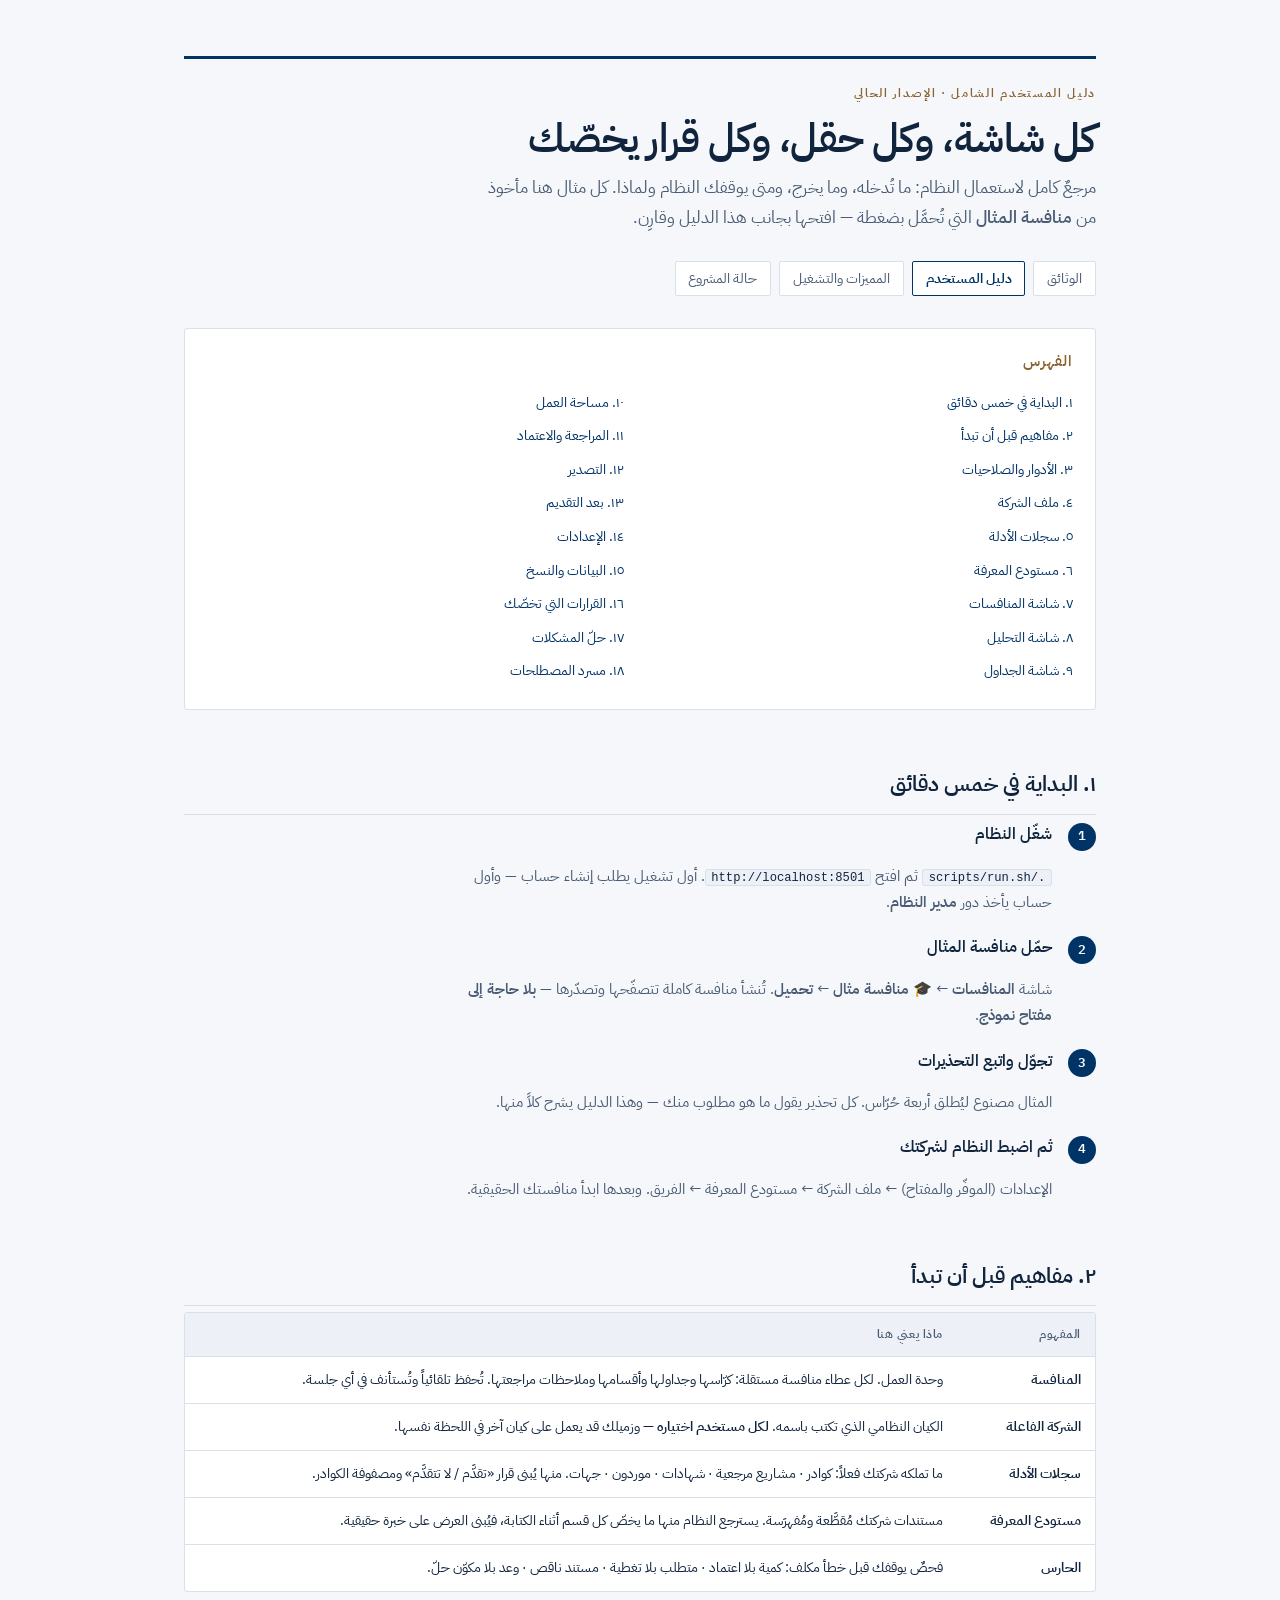
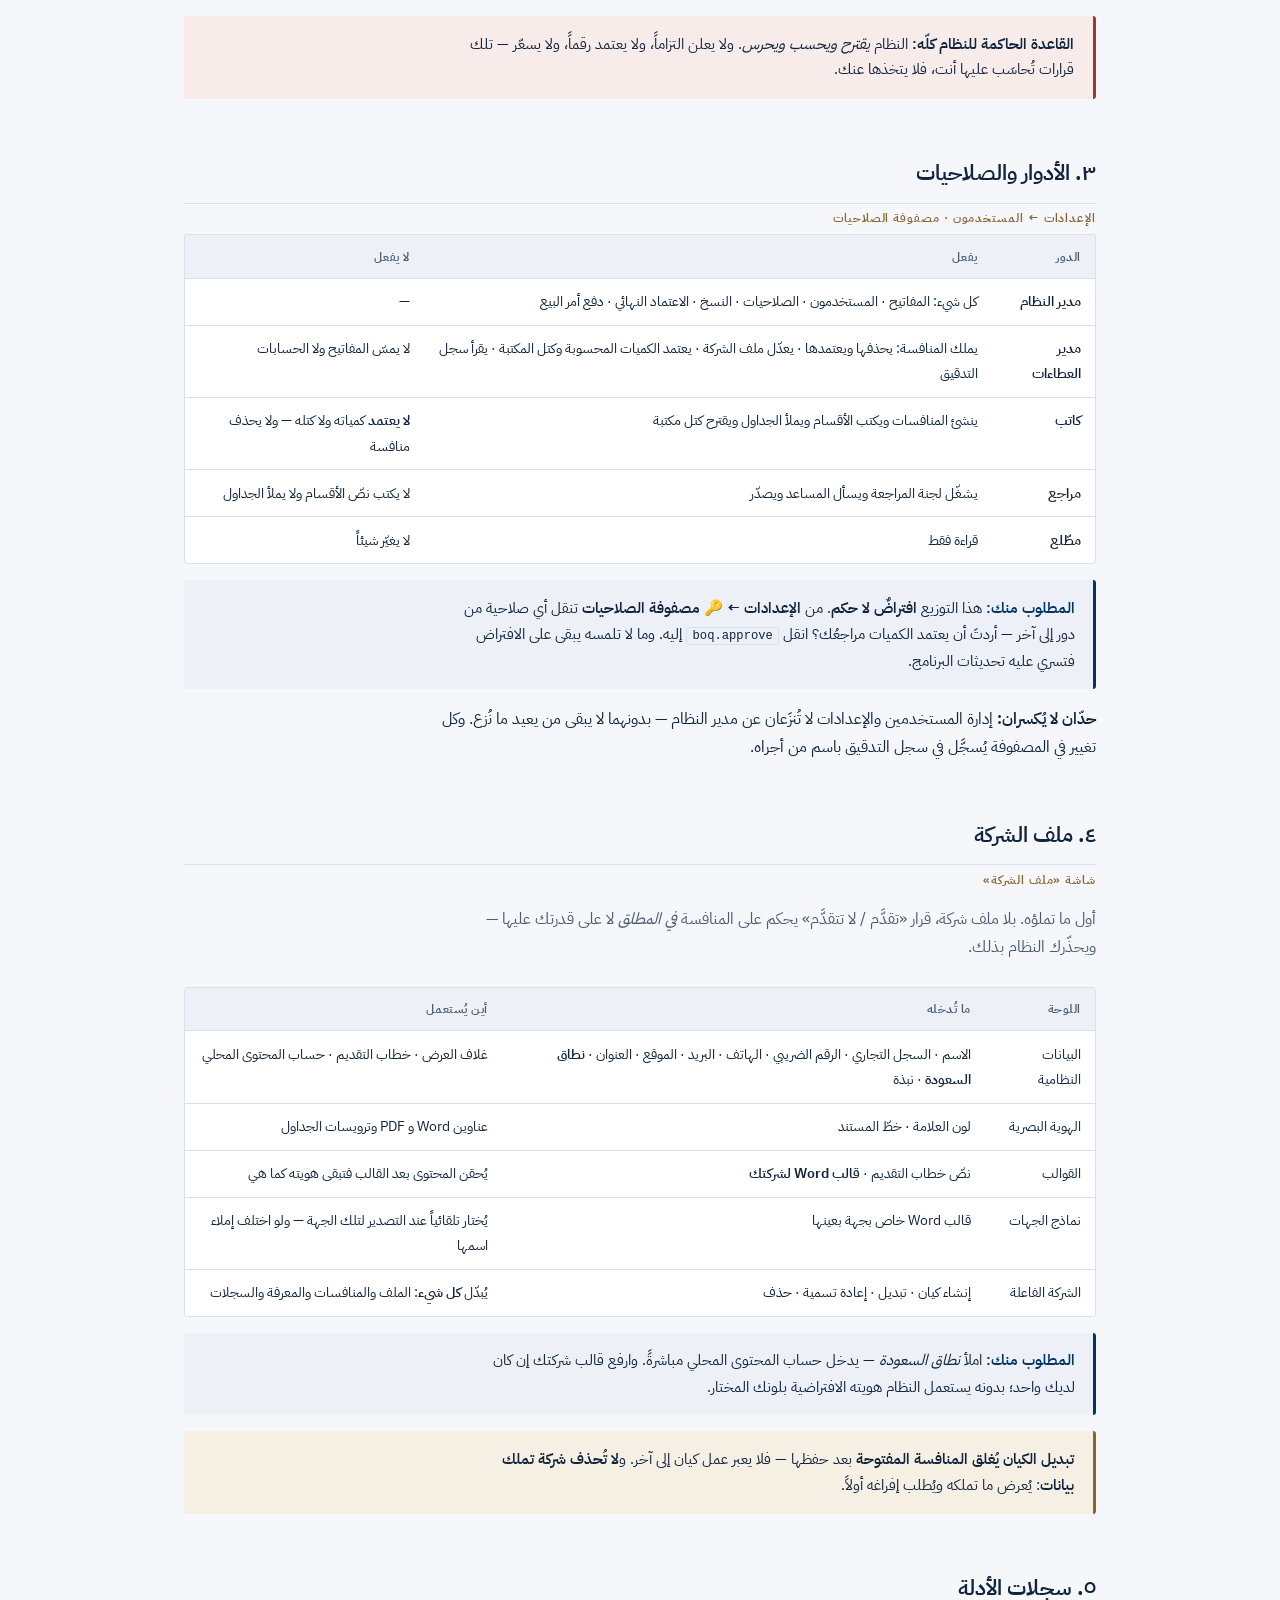
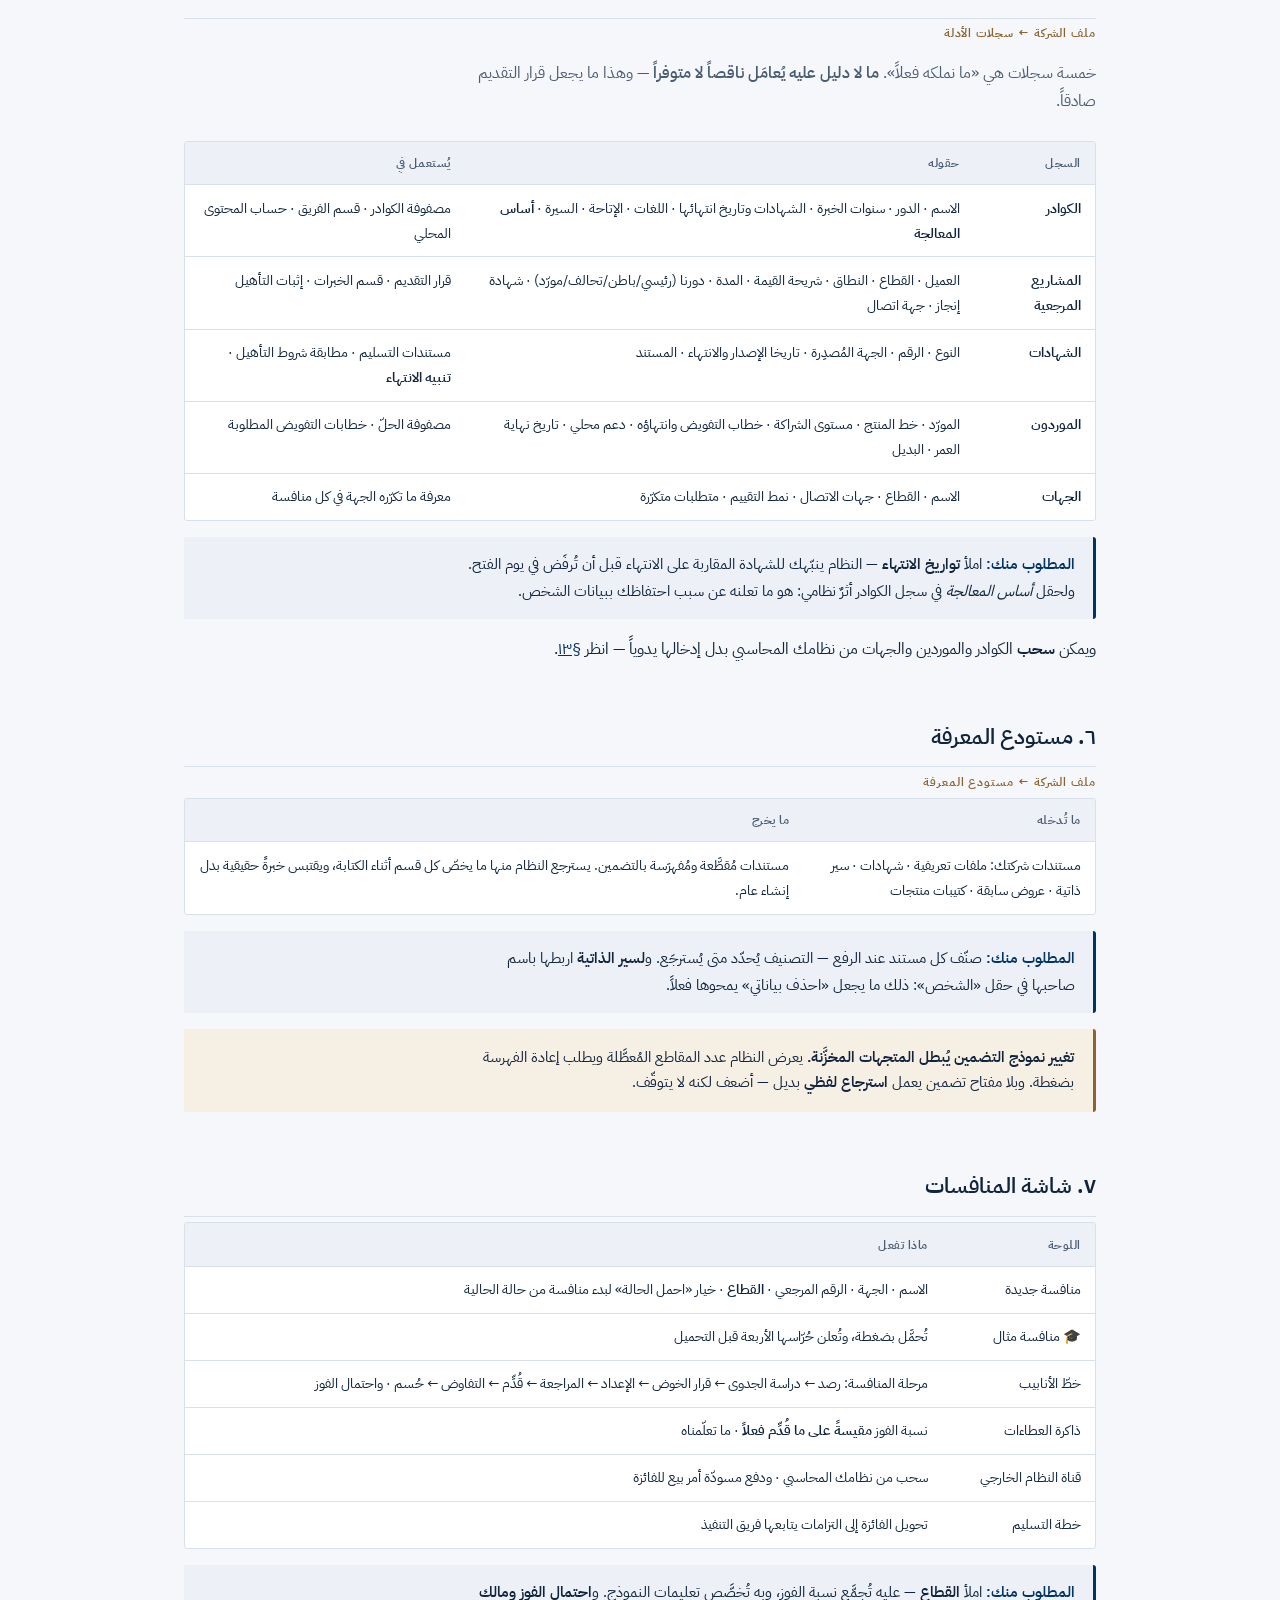
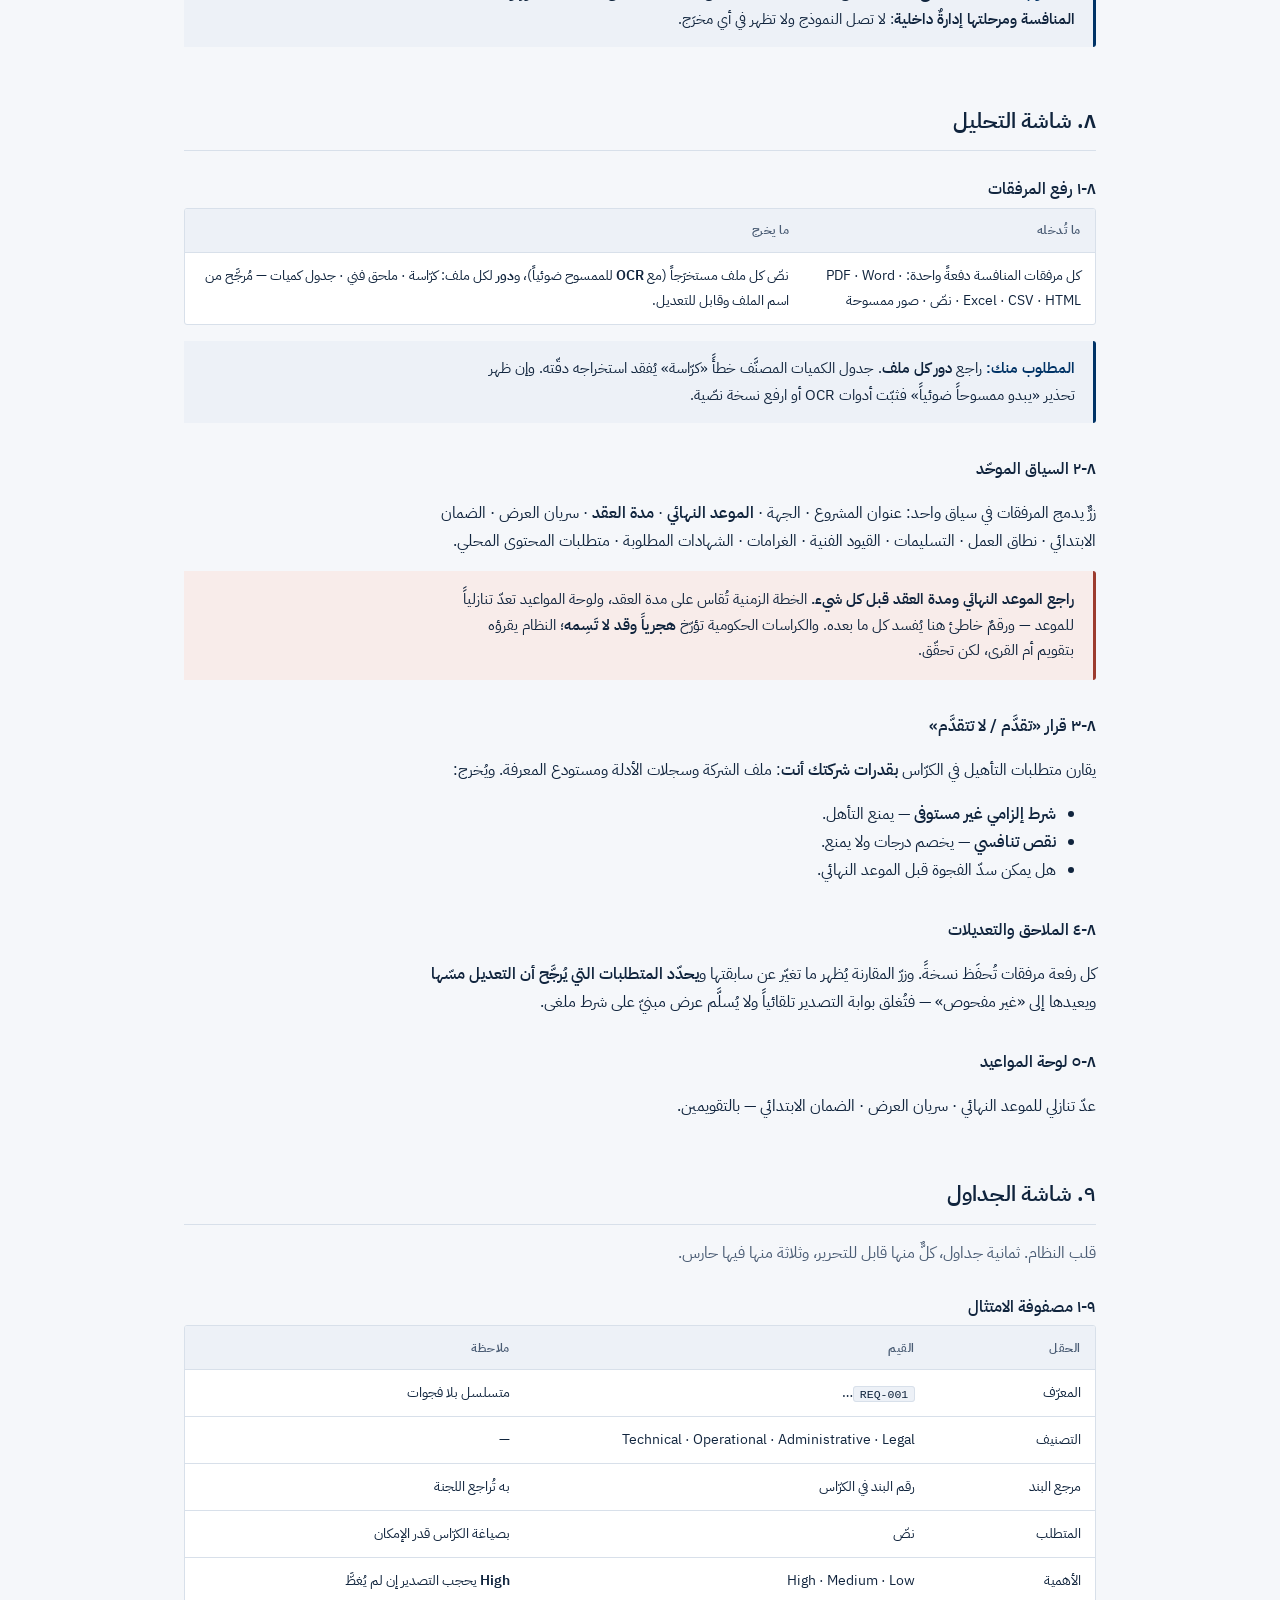
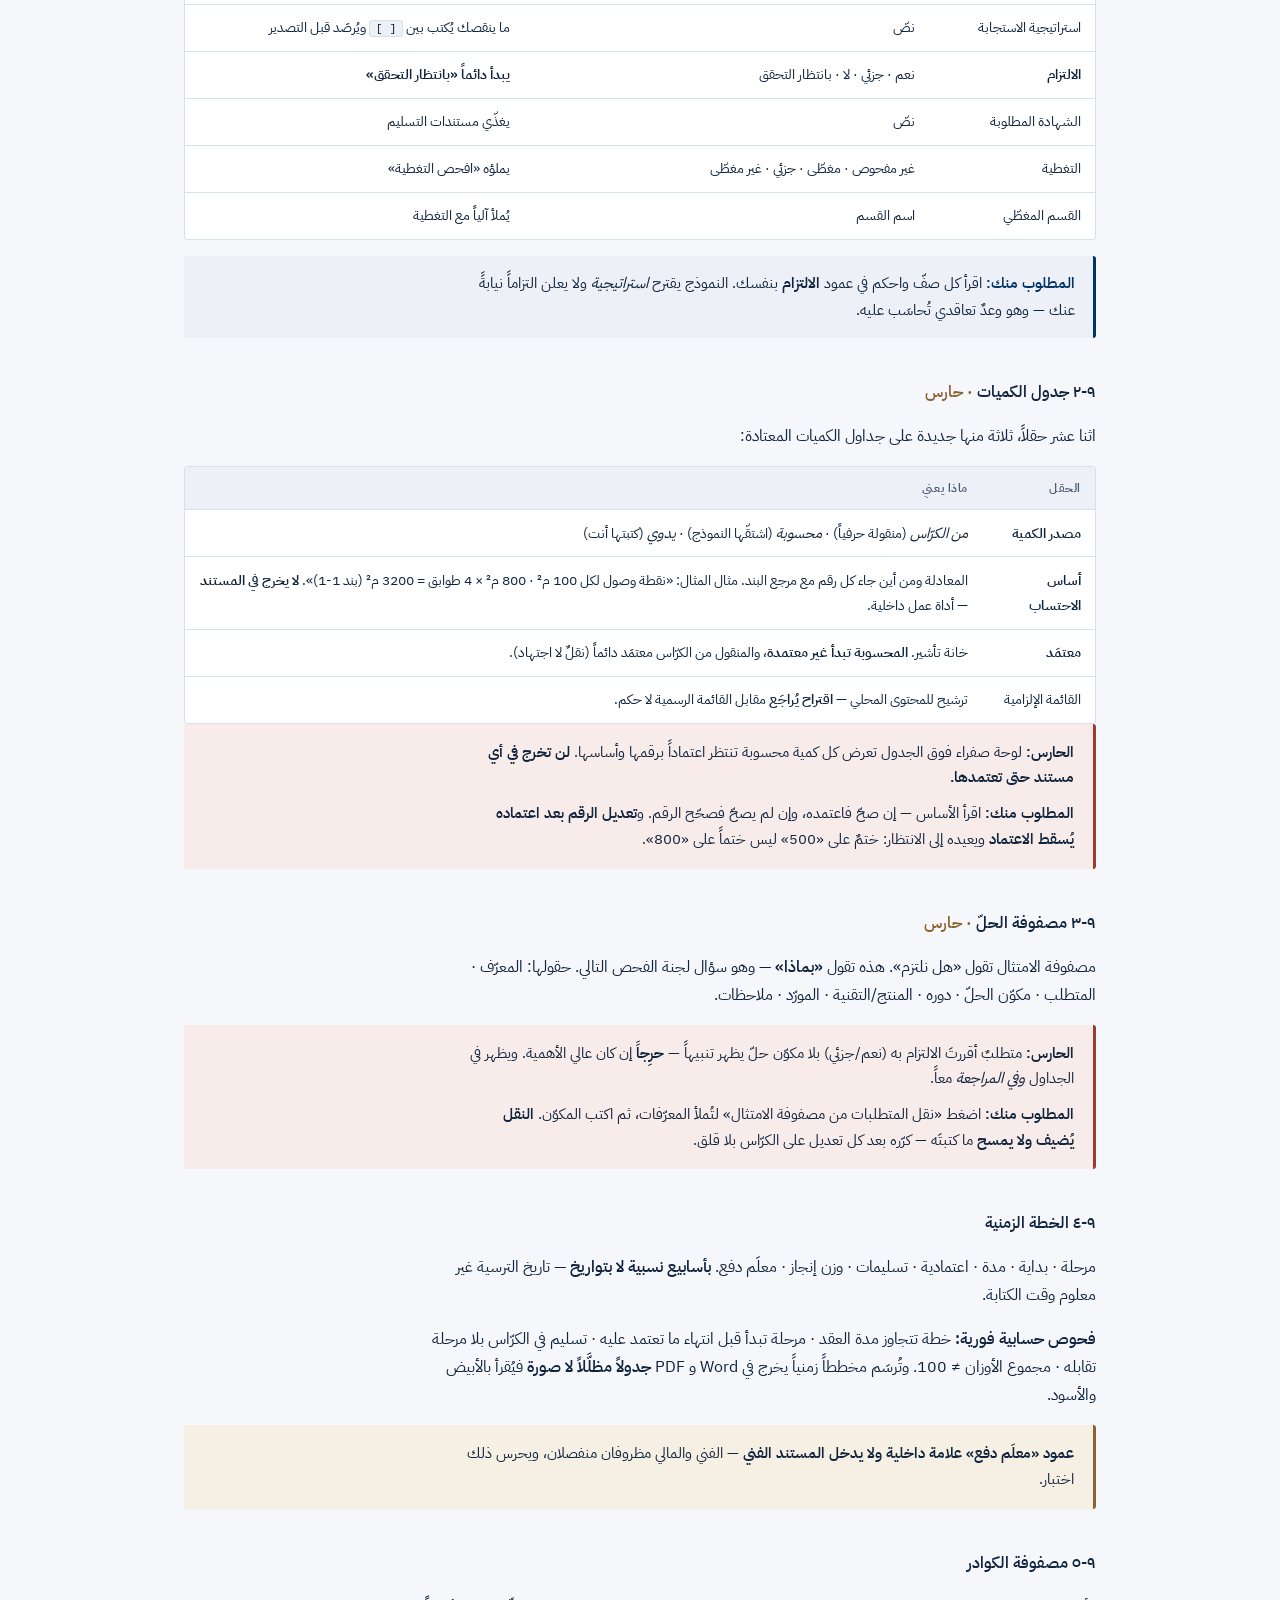
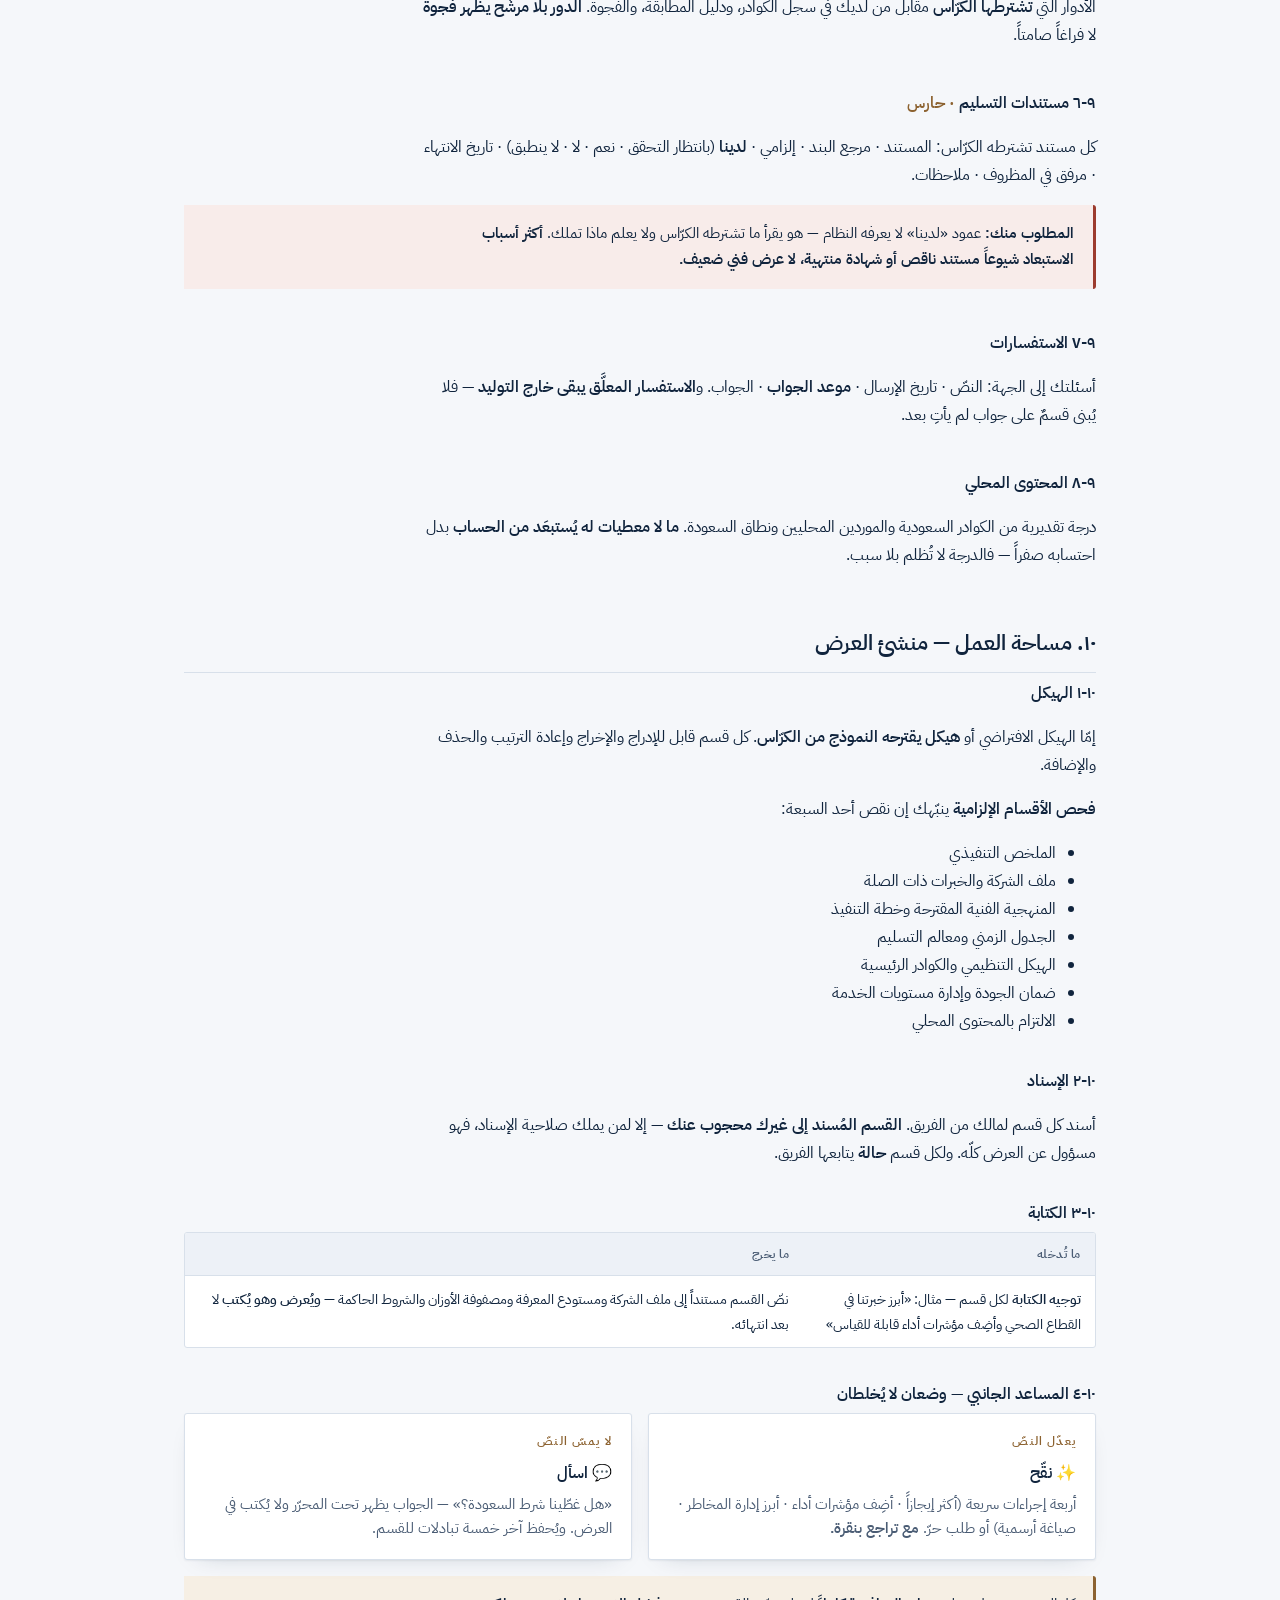
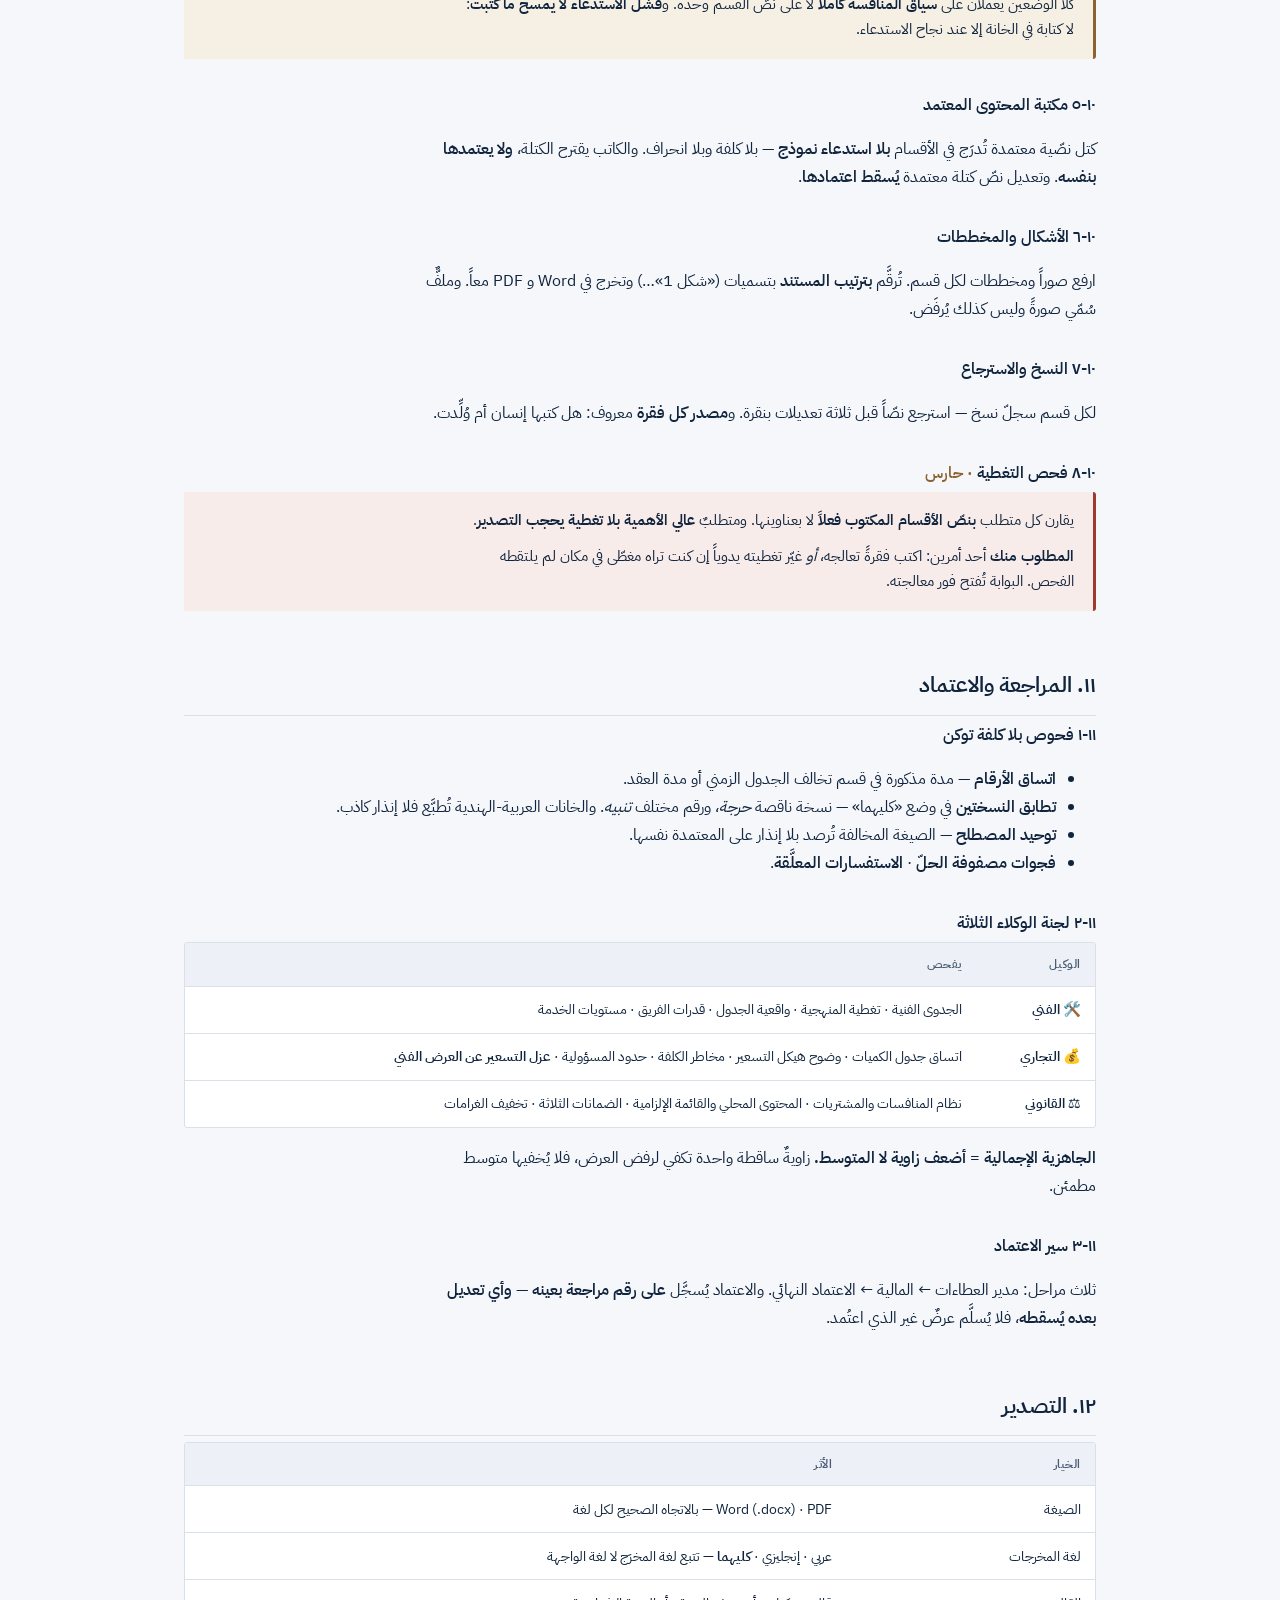
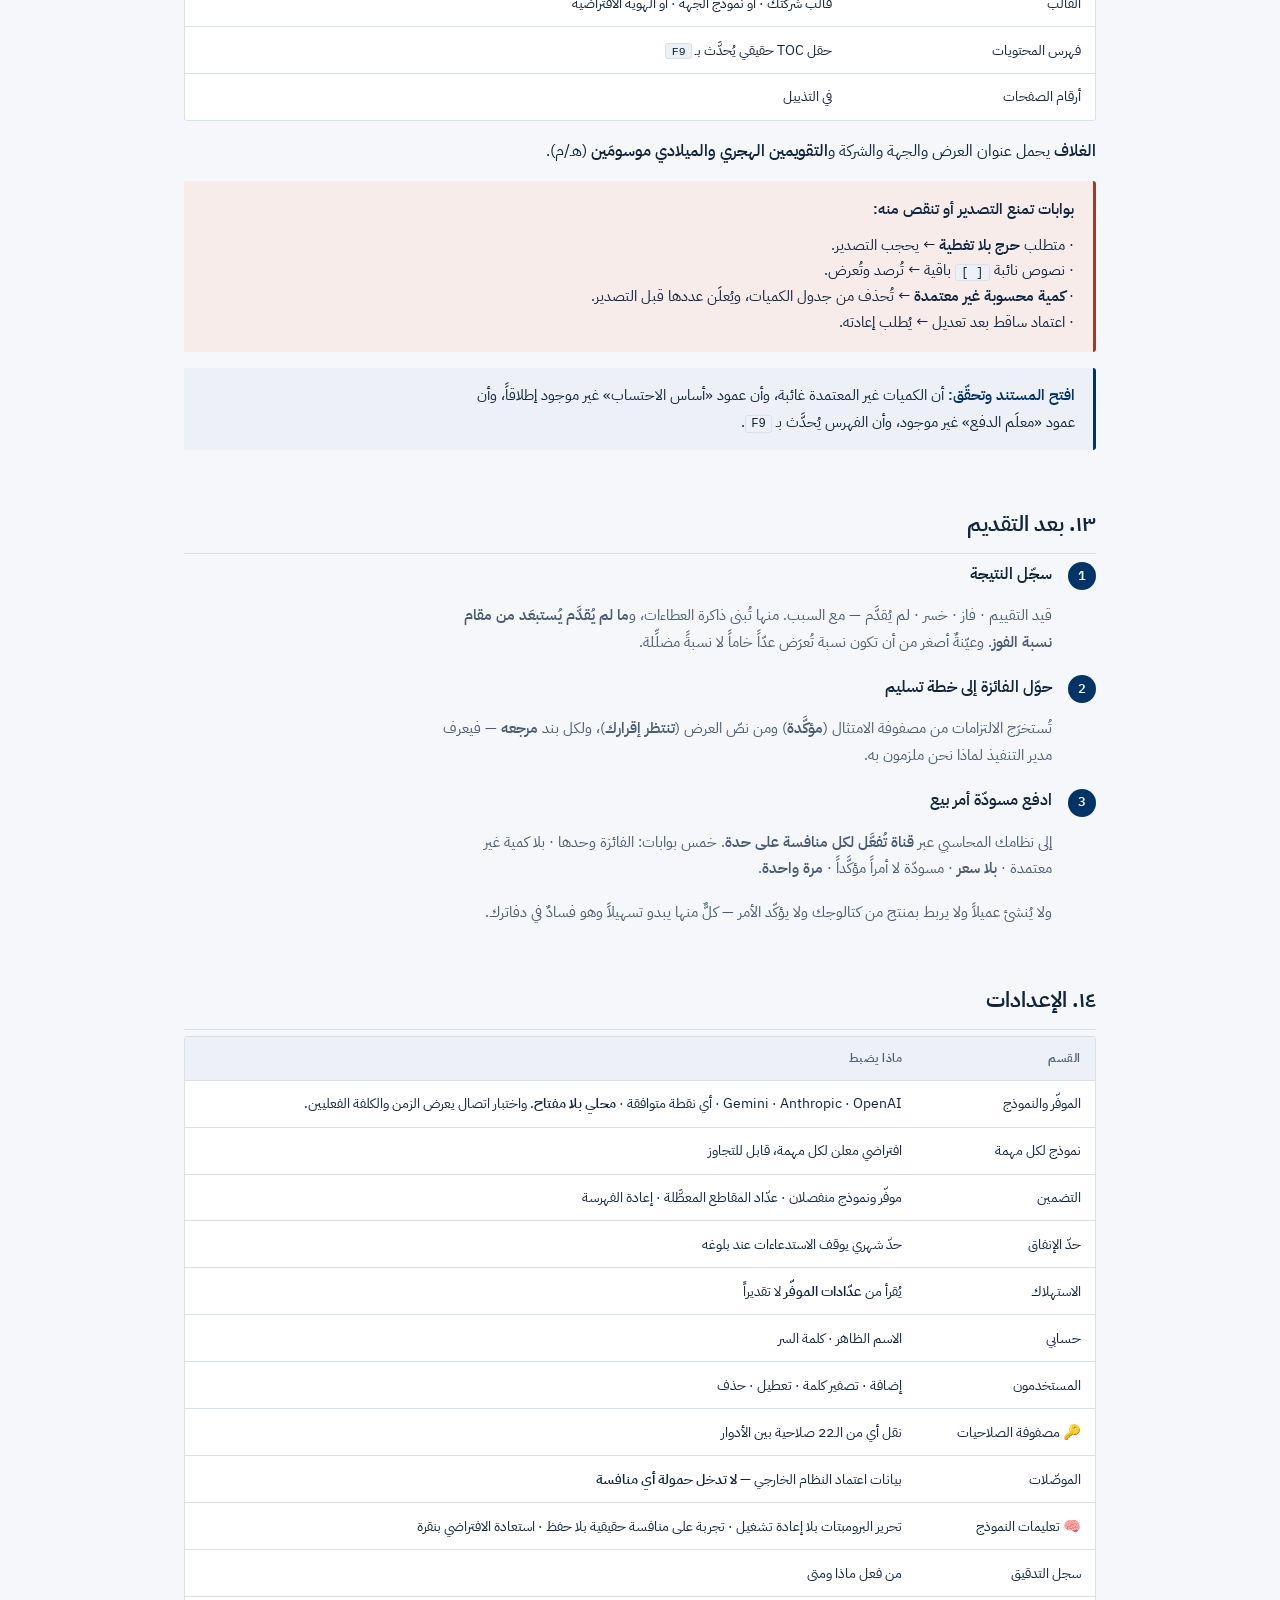
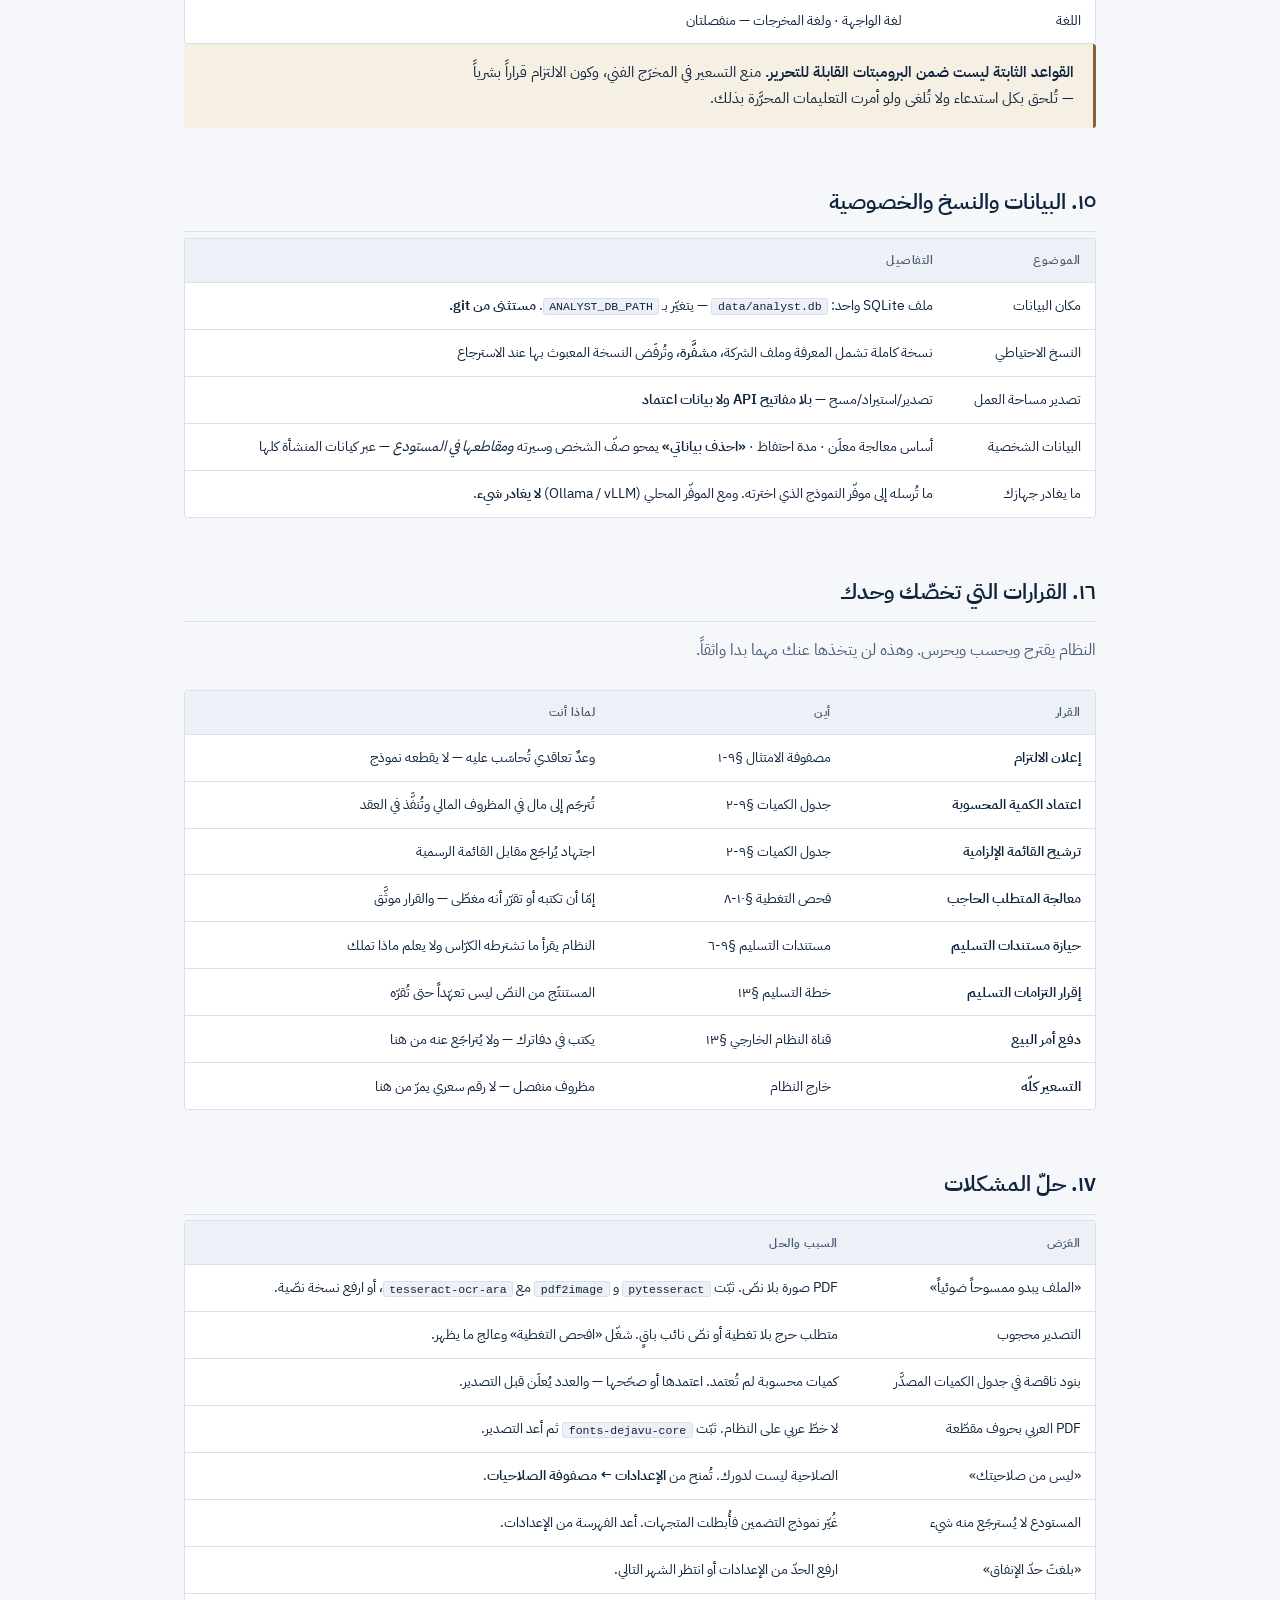
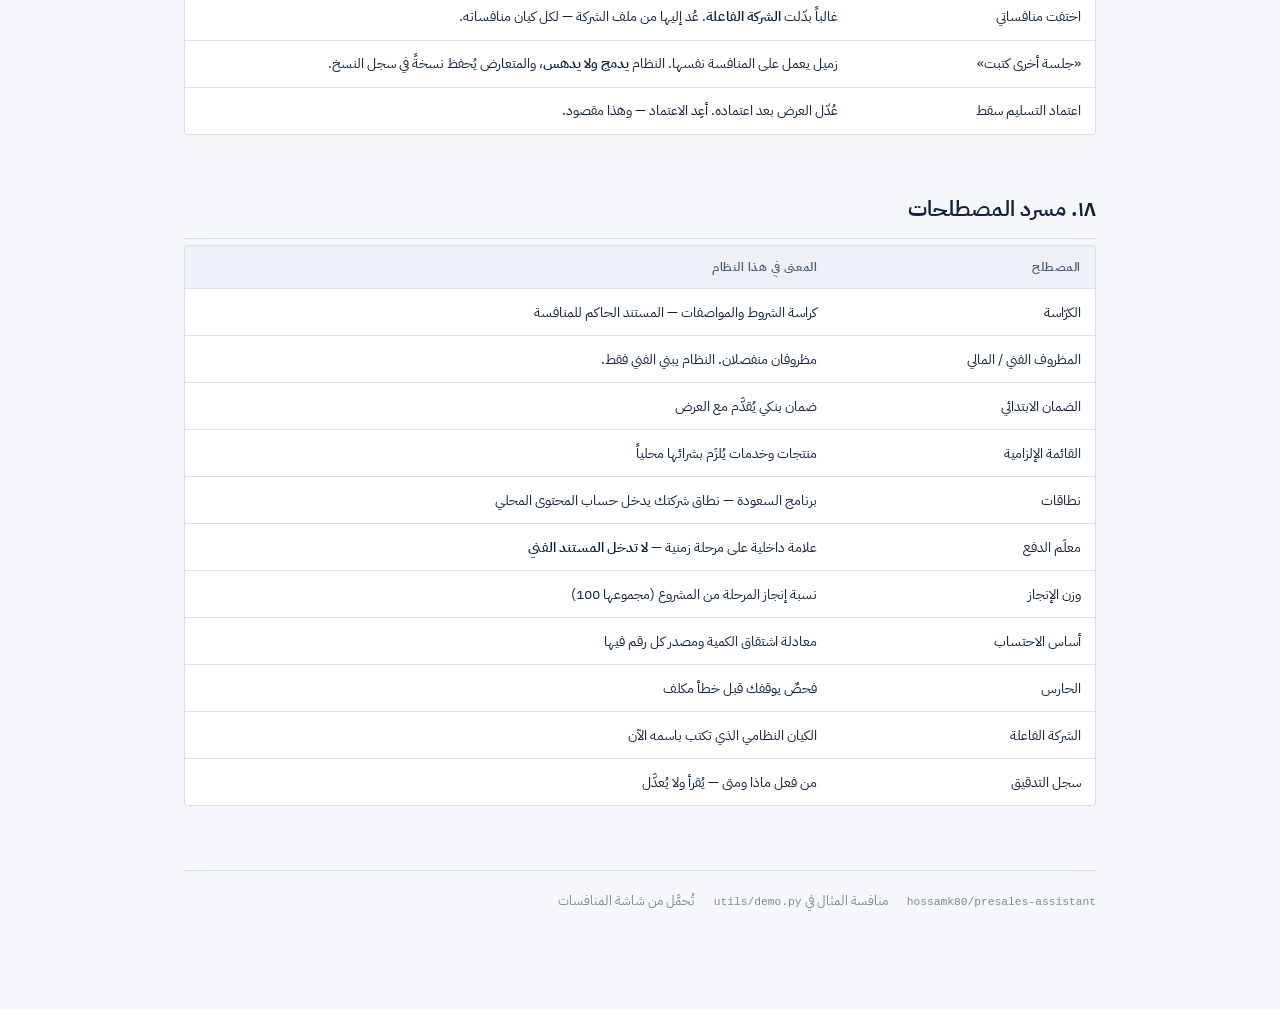
==== commit d1ff1cd4: "دليل مستخدم شامل: كل شاشة وكل حقل وكل قرار `manual.html` كان يشرح دورة العطاء في إحدى عشرة خطوة. صار" ====
--- a/docs/manual.html
+++ b/docs/manual.html
@@ -3,445 +3,773 @@
 <head>
 <meta charset="utf-8">
 <meta name="viewport" content="width=device-width, initial-scale=1">
-<title>دليل المستخدم · محلل متطلبات الأعمال الذكي</title>
+<title>دليل المستخدم الشامل · محلل متطلبات الأعمال الذكي</title>
 <link rel="stylesheet" href="assets/report.css">
+<style>
+/* فهرس جانبي لدليل طويل — يلتصق أعلى الشاشة على الشاشات الواسعة */
+.toc{background:var(--surface);border:1px solid var(--border);border-radius:3px;
+  padding:1.2rem 1.4rem;margin-top:2rem;}
+.toc h2{font-size:.95rem;border:0;padding:0;margin:0 0 .8rem;color:var(--brass);
+  letter-spacing:.06em;}
+.toc ol{margin:0;padding:0;list-style:none;columns:2;column-gap:2rem;}
+.toc li{margin:0 0 .35rem;break-inside:avoid;}
+.toc a{text-decoration:none;font-size:.9rem;}
+.toc a:hover{text-decoration:underline;}
+@media (max-width:34rem){.toc ol{columns:1;}}
+h2{scroll-margin-top:1rem;}
+.screen{font-size:.72rem;letter-spacing:.08em;text-transform:uppercase;
+  color:var(--brass);font-weight:600;display:block;margin-bottom:.3rem;}
+.kbd{font-family:ui-monospace,Menlo,monospace;font-size:.8em;border:1px solid var(--border);
+  border-radius:3px;padding:.05rem .35rem;background:var(--surface-sunk);color:var(--ink);}
+.yours{border-inline-start:3px solid var(--brand);background:var(--surface-sunk);
+  padding:.9rem 1.1rem;border-radius:0 3px 3px 0;margin-top:1rem;}
+.yours p{margin:0;font-size:.95rem;}
+.yours strong:first-child{color:var(--brand);}
+</style>
 </head>
 <body>
 <div class="wrap">
 
 <header class="masthead">
-  <div class="eyebrow">دليل المستخدم · بمثال محلول</div>
-  <h1>ماذا تُدخل، وماذا يخرج، وما المطلوب منك</h1>
+  <div class="eyebrow">دليل المستخدم الشامل · الإصدار الحالي</div>
+  <h1>كل شاشة، وكل حقل، وكل قرار يخصّك</h1>
   <p class="dek">
-    كل خطوة في هذا الدليل مشروحة على <strong>منافسة مثال</strong> تُحمَّل في
-    النظام بضغطة واحدة. تفتحها، فتقارن ما تراه على الشاشة بما هو مكتوب هنا.
+    مرجعٌ كامل لاستعمال النظام: ما تُدخله، وما يخرج، ومتى يوقفك النظام ولماذا.
+    كل مثال هنا مأخوذ من <strong>منافسة المثال</strong> التي تُحمَّل بضغطة —
+    افتحها بجانب هذا الدليل وقارِن.
   </p>
   <nav class="docnav">
+    <a href="index.html">الوثائق</a>
+    <a href="manual.html" aria-current="page">دليل المستخدم</a>
+    <a href="guide.html">المميزات والتشغيل</a>
     <a href="status.html">حالة المشروع</a>
-    <a href="guide.html">دليل المميزات والتشغيل</a>
-    <a href="manual.html" aria-current="page">دليل المستخدم</a>
   </nav>
 </header>
 
-<section style="margin-top:2.5rem;">
+<nav class="toc" aria-label="فهرس الدليل">
+  <h2>الفهرس</h2>
+  <ol>
+    <li><a href="#start">١. البداية في خمس دقائق</a></li>
+    <li><a href="#concepts">٢. مفاهيم قبل أن تبدأ</a></li>
+    <li><a href="#roles">٣. الأدوار والصلاحيات</a></li>
+    <li><a href="#company">٤. ملف الشركة</a></li>
+    <li><a href="#registries">٥. سجلات الأدلة</a></li>
+    <li><a href="#knowledge">٦. مستودع المعرفة</a></li>
+    <li><a href="#tenders">٧. شاشة المنافسات</a></li>
+    <li><a href="#analysis">٨. شاشة التحليل</a></li>
+    <li><a href="#tables">٩. شاشة الجداول</a></li>
+    <li><a href="#workspace">١٠. مساحة العمل</a></li>
+    <li><a href="#review">١١. المراجعة والاعتماد</a></li>
+    <li><a href="#export">١٢. التصدير</a></li>
+    <li><a href="#after">١٣. بعد التقديم</a></li>
+    <li><a href="#settings">١٤. الإعدادات</a></li>
+    <li><a href="#data">١٥. البيانات والنسخ</a></li>
+    <li><a href="#decisions">١٦. القرارات التي تخصّك</a></li>
+    <li><a href="#troubleshoot">١٧. حلّ المشكلات</a></li>
+    <li><a href="#glossary">١٨. مسرد المصطلحات</a></li>
+  </ol>
+</nav>
+
+<!-- ══════════════ ١ ══════════════ -->
+<section id="start">
+  <h2>١. البداية في خمس دقائق</h2>
+  <ol class="steps">
+    <li><div class="body"><h3>شغّل النظام</h3>
+      <p><span class="kbd">./scripts/run.sh</span> ثم افتح
+      <span class="kbd">http://localhost:8501</span>. أول تشغيل يطلب إنشاء
+      حساب — وأول حساب يأخذ دور <strong>مدير النظام</strong>.</p></div></li>
+    <li><div class="body"><h3>حمّل منافسة المثال</h3>
+      <p>شاشة <strong>المنافسات</strong> ← <strong>🎓 منافسة مثال</strong> ←
+      <strong>تحميل</strong>. تُنشأ منافسة كاملة تتصفّحها وتصدّرها —
+      <strong>بلا حاجة إلى مفتاح نموذج</strong>.</p></div></li>
+    <li><div class="body"><h3>تجوّل واتبع التحذيرات</h3>
+      <p>المثال مصنوع ليُطلق أربعة حُرّاس. كل تحذير يقول ما هو مطلوب منك —
+      وهذا الدليل يشرح كلاً منها.</p></div></li>
+    <li><div class="body"><h3>ثم اضبط النظام لشركتك</h3>
+      <p>الإعدادات (الموفّر والمفتاح) ← ملف الشركة ← مستودع المعرفة ← الفريق.
+      وبعدها ابدأ منافستك الحقيقية.</p></div></li>
+  </ol>
+</section>
+
+<!-- ══════════════ ٢ ══════════════ -->
+<section id="concepts">
+  <h2>٢. مفاهيم قبل أن تبدأ</h2>
+  <div class="scroll">
+    <table>
+      <thead><tr><th>المفهوم</th><th>ماذا يعني هنا</th></tr></thead>
+      <tbody>
+        <tr><td><strong>المنافسة</strong></td>
+          <td>وحدة العمل. لكل عطاء منافسة مستقلة: كرّاسها وجداولها وأقسامها
+          وملاحظات مراجعتها. تُحفظ تلقائياً وتُستأنف في أي جلسة.</td></tr>
+        <tr><td><strong>الشركة الفاعلة</strong></td>
+          <td>الكيان النظامي الذي تكتب باسمه. <strong>لكل مستخدم اختياره</strong> —
+          وزميلك قد يعمل على كيان آخر في اللحظة نفسها.</td></tr>
+        <tr><td><strong>سجلات الأدلة</strong></td>
+          <td>ما تملكه شركتك فعلاً: كوادر · مشاريع مرجعية · شهادات · موردون ·
+          جهات. منها يُبنى قرار «تقدَّم / لا تتقدَّم» ومصفوفة الكوادر.</td></tr>
+        <tr><td><strong>مستودع المعرفة</strong></td>
+          <td>مستندات شركتك مُقطَّعة ومُفهرَسة. يسترجع النظام منها ما يخصّ كل
+          قسم أثناء الكتابة، فيُبنى العرض على خبرة حقيقية.</td></tr>
+        <tr><td><strong>الحارس</strong></td>
+          <td>فحصٌ يوقفك قبل خطأ مكلف: كمية بلا اعتماد · متطلب بلا تغطية ·
+          مستند ناقص · وعد بلا مكوّن حلّ.</td></tr>
+      </tbody>
+    </table>
+  </div>
+  <div class="warn" style="margin-top:1.5rem;">
+    <p><strong>القاعدة الحاكمة للنظام كلّه:</strong> النظام <em>يقترح ويحسب
+    ويحرس</em>. ولا يعلن التزاماً، ولا يعتمد رقماً، ولا يسعّر — تلك قرارات
+    تُحاسَب عليها أنت، فلا يتخذها عنك.</p>
+  </div>
+</section>
+
+<!-- ══════════════ ٣ ══════════════ -->
+<section id="roles">
+  <h2>٣. الأدوار والصلاحيات</h2>
+  <span class="screen">الإعدادات ← المستخدمون · مصفوفة الصلاحيات</span>
+  <div class="scroll">
+    <table>
+      <thead><tr><th>الدور</th><th>يفعل</th><th>لا يفعل</th></tr></thead>
+      <tbody>
+        <tr><td><strong>مدير النظام</strong></td>
+          <td>كل شيء: المفاتيح · المستخدمون · الصلاحيات · النسخ · الاعتماد
+          النهائي · دفع أمر البيع</td><td>—</td></tr>
+        <tr><td><strong>مدير العطاءات</strong></td>
+          <td>يملك المنافسة: يحذفها ويعتمدها · يعدّل ملف الشركة · يعتمد
+          الكميات المحسوبة وكتل المكتبة · يقرأ سجل التدقيق</td>
+          <td>لا يمسّ المفاتيح ولا الحسابات</td></tr>
+        <tr><td><strong>كاتب</strong></td>
+          <td>ينشئ المنافسات ويكتب الأقسام ويملأ الجداول ويقترح كتل مكتبة</td>
+          <td><strong>لا يعتمد</strong> كمياته ولا كتله — ولا يحذف منافسة</td></tr>
+        <tr><td><strong>مراجع</strong></td>
+          <td>يشغّل لجنة المراجعة ويسأل المساعد ويصدّر</td>
+          <td>لا يكتب نصّ الأقسام ولا يملأ الجداول</td></tr>
+        <tr><td><strong>مطّلع</strong></td><td>قراءة فقط</td><td>لا يغيّر شيئاً</td></tr>
+      </tbody>
+    </table>
+  </div>
+  <div class="yours">
+    <p><strong>المطلوب منك:</strong> هذا التوزيع <strong>افتراضٌ لا حكم</strong>.
+    من <strong>الإعدادات ← 🔑 مصفوفة الصلاحيات</strong> تنقل أي صلاحية من دور
+    إلى آخر — أردتَ أن يعتمد الكميات مراجعُك؟ انقل <span class="kbd">boq.approve</span>
+    إليه. وما لا تلمسه يبقى على الافتراض فتسري عليه تحديثات البرنامج.</p>
+  </div>
+  <p style="margin-top:1rem;"><strong>حدّان لا يُكسران:</strong> إدارة
+  المستخدمين والإعدادات لا تُنزَعان عن مدير النظام — بدونهما لا يبقى من يعيد
+  ما نُزع. وكل تغيير في المصفوفة يُسجَّل في سجل التدقيق باسم من أجراه.</p>
+</section>
+
+<!-- ══════════════ ٤ ══════════════ -->
+<section id="company">
+  <h2>٤. ملف الشركة</h2>
+  <span class="screen">شاشة «ملف الشركة»</span>
+  <p class="lede">أول ما تملؤه. بلا ملف شركة، قرار «تقدَّم / لا تتقدَّم» يحكم
+  على المنافسة <em>في المطلق</em> لا على قدرتك عليها — ويحذّرك النظام بذلك.</p>
+  <div class="scroll">
+    <table>
+      <thead><tr><th>اللوحة</th><th>ما تُدخله</th><th>أين يُستعمل</th></tr></thead>
+      <tbody>
+        <tr><td>البيانات النظامية</td>
+          <td>الاسم · السجل التجاري · الرقم الضريبي · الهاتف · البريد ·
+          الموقع · العنوان · <strong>نطاق السعودة</strong> · نبذة</td>
+          <td>غلاف العرض · خطاب التقديم · حساب المحتوى المحلي</td></tr>
+        <tr><td>الهوية البصرية</td>
+          <td>لون العلامة · خطّ المستند</td>
+          <td>عناوين Word و PDF وترويسات الجداول</td></tr>
+        <tr><td>القوالب</td>
+          <td>نصّ خطاب التقديم · <strong>قالب Word لشركتك</strong></td>
+          <td>يُحقن المحتوى بعد القالب فتبقى هويته كما هي</td></tr>
+        <tr><td>نماذج الجهات</td>
+          <td>قالب Word خاص بجهة بعينها</td>
+          <td>يُختار تلقائياً عند التصدير لتلك الجهة — ولو اختلف إملاء اسمها</td></tr>
+        <tr><td>الشركة الفاعلة</td>
+          <td>إنشاء كيان · تبديل · إعادة تسمية · حذف</td>
+          <td>يُبدّل <strong>كل شيء</strong>: الملف والمنافسات والمعرفة والسجلات</td></tr>
+      </tbody>
+    </table>
+  </div>
+  <div class="yours">
+    <p><strong>المطلوب منك:</strong> املأ <em>نطاق السعودة</em> — يدخل حساب
+    المحتوى المحلي مباشرةً. وارفع قالب شركتك إن كان لديك واحد؛ بدونه يستعمل
+    النظام هويته الافتراضية بلونك المختار.</p>
+  </div>
+  <div class="note" style="margin-top:1rem;">
+    <p><strong>تبديل الكيان يُغلق المنافسة المفتوحة</strong> بعد حفظها — فلا
+    يعبر عمل كيان إلى آخر. و<strong>لا تُحذف شركة تملك بيانات</strong>: يُعرض
+    ما تملكه ويُطلب إفراغه أولاً.</p>
+  </div>
+</section>
+
+<!-- ══════════════ ٥ ══════════════ -->
+<section id="registries">
+  <h2>٥. سجلات الأدلة</h2>
+  <span class="screen">ملف الشركة ← سجلات الأدلة</span>
+  <p class="lede">خمسة سجلات هي «ما نملكه فعلاً». <strong>ما لا دليل عليه
+  يُعامَل ناقصاً لا متوفراً</strong> — وهذا ما يجعل قرار التقديم صادقاً.</p>
+  <div class="scroll">
+    <table>
+      <thead><tr><th>السجل</th><th>حقوله</th><th>يُستعمل في</th></tr></thead>
+      <tbody>
+        <tr><td><strong>الكوادر</strong></td>
+          <td>الاسم · الدور · سنوات الخبرة · الشهادات وتاريخ انتهائها ·
+          اللغات · الإتاحة · السيرة · <strong>أساس المعالجة</strong></td>
+          <td>مصفوفة الكوادر · قسم الفريق · حساب المحتوى المحلي</td></tr>
+        <tr><td><strong>المشاريع المرجعية</strong></td>
+          <td>العميل · القطاع · النطاق · شريحة القيمة · المدة · دورنا
+          (رئيسي/باطن/تحالف/مورّد) · شهادة إنجاز · جهة اتصال</td>
+          <td>قرار التقديم · قسم الخبرات · إثبات التأهيل</td></tr>
+        <tr><td><strong>الشهادات</strong></td>
+          <td>النوع · الرقم · الجهة المُصدِرة · تاريخا الإصدار والانتهاء · المستند</td>
+          <td>مستندات التسليم · مطابقة شروط التأهيل · <strong>تنبيه الانتهاء</strong></td></tr>
+        <tr><td><strong>الموردون</strong></td>
+          <td>المورّد · خط المنتج · مستوى الشراكة · خطاب التفويض وانتهاؤه ·
+          دعم محلي · تاريخ نهاية العمر · البديل</td>
+          <td>مصفوفة الحلّ · خطابات التفويض المطلوبة</td></tr>
+        <tr><td><strong>الجهات</strong></td>
+          <td>الاسم · القطاع · جهات الاتصال · نمط التقييم · متطلبات متكرّرة</td>
+          <td>معرفة ما تكرّره الجهة في كل منافسة</td></tr>
+      </tbody>
+    </table>
+  </div>
+  <div class="yours">
+    <p><strong>المطلوب منك:</strong> املأ <strong>تواريخ الانتهاء</strong> —
+    النظام ينبّهك للشهادة المقاربة على الانتهاء قبل أن تُرفَض في يوم الفتح.
+    ولحقل <em>أساس المعالجة</em> في سجل الكوادر أثرٌ نظامي: هو ما تعلنه عن سبب
+    احتفاظك ببيانات الشخص.</p>
+  </div>
+  <p style="margin-top:1rem;">ويمكن <strong>سحب</strong> الكوادر والموردين
+  والجهات من نظامك المحاسبي بدل إدخالها يدوياً — انظر <a href="#after">§١٣</a>.</p>
+</section>
+
+<!-- ══════════════ ٦ ══════════════ -->
+<section id="knowledge">
+  <h2>٦. مستودع المعرفة</h2>
+  <span class="screen">ملف الشركة ← مستودع المعرفة</span>
+  <div class="scroll">
+    <table>
+      <thead><tr><th style="width:32%">ما تُدخله</th><th>ما يخرج</th></tr></thead>
+      <tbody><tr>
+        <td>مستندات شركتك: ملفات تعريفية · شهادات · سير ذاتية · عروض سابقة ·
+        كتيبات منتجات</td>
+        <td>مستندات مُقطَّعة ومُفهرَسة بالتضمين. يسترجع النظام منها ما يخصّ كل
+        قسم أثناء الكتابة، ويقتبس خبرةً حقيقية بدل إنشاء عام.</td>
+      </tr></tbody>
+    </table>
+  </div>
+  <div class="yours">
+    <p><strong>المطلوب منك:</strong> صنّف كل مستند عند الرفع — التصنيف يُحدّد
+    متى يُسترجَع. و<strong>لسير الذاتية</strong> اربطها باسم صاحبها في حقل
+    «الشخص»: ذلك ما يجعل «احذف بياناتي» يمحوها فعلاً.</p>
+  </div>
+  <div class="note" style="margin-top:1rem;">
+    <p><strong>تغيير نموذج التضمين يُبطل المتجهات المخزَّنة.</strong> يعرض
+    النظام عدد المقاطع المُعطَّلة ويطلب إعادة الفهرسة بضغطة. وبلا مفتاح تضمين
+    يعمل <strong>استرجاع لفظي</strong> بديل — أضعف لكنه لا يتوقّف.</p>
+  </div>
+</section>
+
+<!-- ══════════════ ٧ ══════════════ -->
+<section id="tenders">
+  <h2>٧. شاشة المنافسات</h2>
+  <div class="scroll">
+    <table>
+      <thead><tr><th>اللوحة</th><th>ماذا تفعل</th></tr></thead>
+      <tbody>
+        <tr><td>منافسة جديدة</td>
+          <td>الاسم · الجهة · الرقم المرجعي · <strong>القطاع</strong> ·
+          خيار «احمل الحالة» لبدء منافسة من حالة الحالية</td></tr>
+        <tr><td>🎓 منافسة مثال</td>
+          <td>تُحمَّل بضغطة، وتُعلن حُرّاسها الأربعة قبل التحميل</td></tr>
+        <tr><td>خطّ الأنابيب</td>
+          <td>مرحلة المنافسة: رصد ← دراسة الجدوى ← قرار الخوض ← الإعداد ←
+          المراجعة ← قُدِّم ← التفاوض ← حُسم · واحتمال الفوز</td></tr>
+        <tr><td>ذاكرة العطاءات</td>
+          <td>نسبة الفوز <strong>مقيسةً على ما قُدِّم فعلاً</strong> · ما تعلّمناه</td></tr>
+        <tr><td>قناة النظام الخارجي</td>
+          <td>سحب من نظامك المحاسبي · ودفع مسودّة أمر بيع للفائزة</td></tr>
+        <tr><td>خطة التسليم</td>
+          <td>تحويل الفائزة إلى التزامات يتابعها فريق التنفيذ</td></tr>
+      </tbody>
+    </table>
+  </div>
+  <div class="yours">
+    <p><strong>المطلوب منك:</strong> املأ <strong>القطاع</strong> — عليه
+    تُجمَّع نسبة الفوز، وبه تُخصَّص تعليمات النموذج. و<strong>احتمال الفوز
+    ومالك المنافسة ومرحلتها إدارةٌ داخلية</strong>: لا تصل النموذج ولا تظهر في
+    أي مخرَج.</p>
+  </div>
+</section>
+
+<!-- ══════════════ ٨ ══════════════ -->
+<section id="analysis">
+  <h2>٨. شاشة التحليل</h2>
+
+  <h3 style="margin-top:1.5rem;">٨-١ رفع المرفقات</h3>
+  <div class="scroll">
+    <table>
+      <thead><tr><th style="width:32%">ما تُدخله</th><th>ما يخرج</th></tr></thead>
+      <tbody><tr>
+        <td>كل مرفقات المنافسة دفعةً واحدة: PDF · Word · Excel · CSV · HTML ·
+        نصّ · صور ممسوحة</td>
+        <td>نصّ كل ملف مستخرَجاً (مع <strong>OCR</strong> للممسوح ضوئياً)،
+        و<strong>دور</strong> لكل ملف: كرّاسة · ملحق فني · جدول كميات —
+        مُرجَّح من اسم الملف وقابل للتعديل.</td>
+      </tr></tbody>
+    </table>
+  </div>
+  <div class="yours">
+    <p><strong>المطلوب منك:</strong> راجع <strong>دور كل ملف</strong>. جدول
+    الكميات المصنَّف خطأً «كرّاسة» يُفقد استخراجه دقّته. وإن ظهر تحذير
+    «يبدو ممسوحاً ضوئياً» فثبّت أدوات OCR أو ارفع نسخة نصّية.</p>
+  </div>
+
+  <h3 style="margin-top:2rem;">٨-٢ السياق الموحّد</h3>
+  <p>زرٌّ يدمج المرفقات في سياق واحد: عنوان المشروع · الجهة · <strong>الموعد
+  النهائي</strong> · <strong>مدة العقد</strong> · سريان العرض · الضمان
+  الابتدائي · نطاق العمل · التسليمات · القيود الفنية · الغرامات · الشهادات
+  المطلوبة · متطلبات المحتوى المحلي.</p>
+  <div class="warn">
+    <p><strong>راجع الموعد النهائي ومدة العقد قبل كل شيء.</strong> الخطة
+    الزمنية تُقاس على مدة العقد، ولوحة المواعيد تعدّ تنازلياً للموعد — ورقمٌ
+    خاطئ هنا يُفسد كل ما بعده. والكراسات الحكومية تؤرّخ <strong>هجرياً وقد لا
+    تَسِمه</strong>؛ النظام يقرؤه بتقويم أم القرى، لكن تحقّق.</p>
+  </div>
+
+  <h3 style="margin-top:2rem;">٨-٣ قرار «تقدَّم / لا تتقدَّم»</h3>
+  <p>يقارن متطلبات التأهيل في الكرّاس <strong>بقدرات شركتك أنت</strong>: ملف
+  الشركة وسجلات الأدلة ومستودع المعرفة. ويُخرج:</p>
+  <ul>
+    <li><strong>شرط إلزامي غير مستوفى</strong> — يمنع التأهل.</li>
+    <li><strong>نقص تنافسي</strong> — يخصم درجات ولا يمنع.</li>
+    <li>هل يمكن سدّ الفجوة قبل الموعد النهائي.</li>
+  </ul>
+
+  <h3 style="margin-top:2rem;">٨-٤ الملاحق والتعديلات</h3>
+  <p>كل رفعة مرفقات تُحفَظ نسخةً. وزرّ المقارنة يُظهر ما تغيّر عن سابقتها
+  و<strong>يحدّد المتطلبات التي يُرجَّح أن التعديل مسّها</strong> ويعيدها إلى
+  «غير مفحوص» — فتُغلق بوابة التصدير تلقائياً ولا يُسلَّم عرض مبنيّ على شرط
+  ملغى.</p>
+
+  <h3 style="margin-top:2rem;">٨-٥ لوحة المواعيد</h3>
+  <p>عدّ تنازلي للموعد النهائي · سريان العرض · الضمان الابتدائي — بالتقويمين.</p>
+</section>
+
+<!-- ══════════════ ٩ ══════════════ -->
+<section id="tables">
+  <h2>٩. شاشة الجداول</h2>
+  <p class="lede">قلب النظام. ثمانية جداول، كلٌّ منها قابل للتحرير، وثلاثة منها
+  فيها حارس.</p>
+
+  <h3>٩-١ مصفوفة الامتثال</h3>
+  <div class="scroll">
+    <table>
+      <thead><tr><th>الحقل</th><th>القيم</th><th>ملاحظة</th></tr></thead>
+      <tbody>
+        <tr><td>المعرّف</td><td><span class="kbd">REQ-001</span>…</td><td>متسلسل بلا فجوات</td></tr>
+        <tr><td>التصنيف</td><td>Technical · Operational · Administrative · Legal</td><td>—</td></tr>
+        <tr><td>مرجع البند</td><td>رقم البند في الكرّاس</td><td>به تُراجع اللجنة</td></tr>
+        <tr><td>المتطلب</td><td>نصّ</td><td>بصياغة الكرّاس قدر الإمكان</td></tr>
+        <tr><td>الأهمية</td><td>High · Medium · Low</td><td><strong>High</strong> يحجب التصدير إن لم يُغطَّ</td></tr>
+        <tr><td>استراتيجية الاستجابة</td><td>نصّ</td><td>ما ينقصك يُكتب بين <span class="kbd">[ ]</span> ويُرصَد قبل التصدير</td></tr>
+        <tr><td><strong>الالتزام</strong></td><td>نعم · جزئي · لا · بانتظار التحقق</td><td><strong>يبدأ دائماً «بانتظار التحقق»</strong></td></tr>
+        <tr><td>الشهادة المطلوبة</td><td>نصّ</td><td>يغذّي مستندات التسليم</td></tr>
+        <tr><td>التغطية</td><td>غير مفحوص · مغطّى · جزئي · غير مغطّى</td><td>يملؤه «افحص التغطية»</td></tr>
+        <tr><td>القسم المغطّي</td><td>اسم القسم</td><td>يُملأ آلياً مع التغطية</td></tr>
+      </tbody>
+    </table>
+  </div>
+  <div class="yours">
+    <p><strong>المطلوب منك:</strong> اقرأ كل صفّ واحكم في عمود
+    <strong>الالتزام</strong> بنفسك. النموذج يقترح <em>استراتيجية</em> ولا
+    يعلن التزاماً نيابةً عنك — وهو وعدٌ تعاقدي تُحاسَب عليه.</p>
+  </div>
+
+  <h3 style="margin-top:2.5rem;">٩-٢ جدول الكميات <span style="color:var(--brass)">· حارس</span></h3>
+  <p>اثنا عشر حقلاً، ثلاثة منها جديدة على جداول الكميات المعتادة:</p>
+  <div class="scroll">
+    <table>
+      <thead><tr><th>الحقل</th><th>ماذا يعني</th></tr></thead>
+      <tbody>
+        <tr><td><strong>مصدر الكمية</strong></td>
+          <td><em>من الكرّاس</em> (منقولة حرفياً) · <em>محسوبة</em> (اشتقّها
+          النموذج) · <em>يدوي</em> (كتبتها أنت)</td></tr>
+        <tr><td><strong>أساس الاحتساب</strong></td>
+          <td>المعادلة ومن أين جاء كل رقم مع مرجع البند. مثال المثال:
+          «نقطة وصول لكل 100 م² · 800 م² × 4 طوابق = 3200 م² (بند 1-1)».
+          <strong>لا يخرج في المستند</strong> — أداة عمل داخلية.</td></tr>
+        <tr><td><strong>معتمَد</strong></td>
+          <td>خانة تأشير. <strong>المحسوبة تبدأ غير معتمدة</strong>، والمنقول
+          من الكرّاس معتمَد دائماً (نقلٌ لا اجتهاد).</td></tr>
+        <tr><td>القائمة الإلزامية</td>
+          <td>ترشيح للمحتوى المحلي — <strong>اقتراح يُراجَع</strong> مقابل
+          القائمة الرسمية لا حكم.</td></tr>
+      </tbody>
+    </table>
+  </div>
+  <div class="warn">
+    <p><strong>الحارس:</strong> لوحة صفراء فوق الجدول تعرض كل كمية محسوبة
+    تنتظر اعتماداً برقمها وأساسها. <strong>لن تخرج في أي مستند حتى تعتمدها.</strong></p>
+    <p><strong>المطلوب منك:</strong> اقرأ الأساس — إن صحّ فاعتمده، وإن لم يصحّ
+    فصحّح الرقم. و<strong>تعديل الرقم بعد اعتماده يُسقط الاعتماد</strong>
+    ويعيده إلى الانتظار: ختمٌ على «500» ليس ختماً على «800».</p>
+  </div>
+
+  <h3 style="margin-top:2.5rem;">٩-٣ مصفوفة الحلّ <span style="color:var(--brass)">· حارس</span></h3>
+  <p>مصفوفة الامتثال تقول «هل نلتزم». هذه تقول <strong>«بماذا»</strong> — وهو
+  سؤال لجنة الفحص التالي. حقولها: المعرّف · المتطلب · مكوّن الحلّ · دوره ·
+  المنتج/التقنية · المورّد · ملاحظات.</p>
+  <div class="warn">
+    <p><strong>الحارس:</strong> متطلبٌ أقررتَ الالتزام به (نعم/جزئي) بلا مكوّن
+    حلّ يظهر تنبيهاً — <strong>حرِجاً</strong> إن كان عالي الأهمية. ويظهر في
+    الجداول <em>وفي المراجعة</em> معاً.</p>
+    <p><strong>المطلوب منك:</strong> اضغط «نقل المتطلبات من مصفوفة الامتثال»
+    لتُملأ المعرّفات، ثم اكتب المكوّن. <strong>النقل يُضيف ولا يمسح</strong>
+    ما كتبتَه — كرّره بعد كل تعديل على الكرّاس بلا قلق.</p>
+  </div>
+
+  <h3 style="margin-top:2.5rem;">٩-٤ الخطة الزمنية</h3>
+  <p>مرحلة · بداية · مدة · اعتمادية · تسليمات · وزن إنجاز · معلَم دفع.
+  <strong>بأسابيع نسبية لا بتواريخ</strong> — تاريخ الترسية غير معلوم وقت
+  الكتابة.</p>
+  <p><strong>فحوص حسابية فورية:</strong> خطة تتجاوز مدة العقد · مرحلة تبدأ قبل
+  انتهاء ما تعتمد عليه · تسليم في الكرّاس بلا مرحلة تقابله · مجموع الأوزان
+  ≠ 100. وتُرسَم مخططاً زمنياً يخرج في Word و PDF <strong>جدولاً مظلَّلاً لا
+  صورة</strong> فيُقرأ بالأبيض والأسود.</p>
   <div class="note">
-    <p>
-      <strong>ابدأ من هنا:</strong> شغّل النظام ← شاشة <strong>المنافسات</strong>
-      ← افتح <strong>🎓 منافسة مثال</strong> ← اضغط <strong>تحميل منافسة
-      المثال</strong>. تُنشأ منافسة كاملة باسم يبدأ بـ «مثال»، وتُحذف كأي
-      منافسة متى شئت. لا تمسّ عملك ولا تحتاج مفتاح نموذج لتصفّحها.
-    </p>
-  </div>
-</section>
-
-<section>
-  <h2>المنافسة المستعملة في الشرح</h2>
-  <div class="scroll">
-    <table>
-      <thead><tr><th>الحقل</th><th>القيمة</th></tr></thead>
-      <tbody>
-        <tr><td>المشروع</td><td>تأهيل البنية التقنية لمجمّع طبي</td></tr>
-        <tr><td>الجهة</td><td>الجهة النموذجية للخدمات الصحية <em>(من نسج المثال)</em></td></tr>
-        <tr><td>رقم المنافسة</td><td><code>DEMO-2026-001</code></td></tr>
-        <tr><td>المعطيات</td><td>4 طوابق · 800 م² للطابق · 500 موظف · مدة التنفيذ 28 أسبوعاً</td></tr>
-        <tr><td>الموعد النهائي</td><td>1447/09/15هـ — <strong>هجري بلا وسم</strong>، والنظام يقرؤه هجرياً</td></tr>
-      </tbody>
-    </table>
-  </div>
-  <div class="warn" style="margin-top:1.5rem;">
-    <p>
-      <strong>المثال مصنوع ليُخطئ عمداً.</strong> فيه أربعة مواضع نقص، كلٌّ
-      منها يُطلق حارساً من حُرّاس النظام. مثالٌ مثاليّ يُريك الأزرار ولا يُريك
-      متى يوقفك النظام ولماذا — وهذا هو ما تحتاج معرفته قبل أول عرض حقيقي.
-    </p>
-  </div>
-</section>
-
-<!-- ═══════════ الخطوات ═══════════ -->
-
-<section>
-  <h2>الخطوة ١ — التحليل</h2>
-  <div class="scroll">
-    <table>
-      <thead><tr><th style="width:30%">ما تُدخله</th><th>ما يخرج</th></tr></thead>
-      <tbody>
-        <tr>
-          <td>مرفقات المنافسة (PDF · Word · Excel · صور ممسوحة)</td>
-          <td>
-            نصّ كل ملف مستخرَجاً، وتصنيفه: <strong>كرّاسة</strong> ·
-            <strong>ملحق فني</strong> · <strong>جدول كميات</strong>.
-            ثم <strong>سياق موحّد</strong>: الجهة · الموعد النهائي · نطاق
-            العمل · الشروط الحاكمة · الشهادات المطلوبة · الغرامات.
-          </td>
-        </tr>
-      </tbody>
-    </table>
-  </div>
-  <p><strong>في المثال ترى:</strong></p>
-  <div class="scroll">
-    <table>
-      <thead><tr><th>الحقل</th><th>ما استُخرج</th></tr></thead>
-      <tbody>
-        <tr><td>مدة العقد</td><td>28 أسبوعاً</td></tr>
-        <tr><td>سريان العرض</td><td>90 يوماً</td></tr>
-        <tr><td>الضمان الابتدائي</td><td>1% من قيمة العرض</td></tr>
-        <tr><td>الغرامات</td><td>0.5% أسبوعياً بحد أقصى 10%</td></tr>
-        <tr><td>الشهادات</td><td>أيزو 27001 · شهادة السعودة</td></tr>
-      </tbody>
-    </table>
-  </div>
-  <div class="note" style="margin-top:1.2rem;">
-    <p>
-      <strong>المطلوب منك:</strong> راجع السياق المستخرَج — خصوصاً
-      <em>الموعد النهائي</em> و<em>مدة العقد</em>. عليهما تُقاس الخطة الزمنية،
-      ورقمٌ خاطئ هنا يُفسد كل ما بعده.
-    </p>
-  </div>
-</section>
-
-<section>
-  <h2>الخطوة ٢ — قرار التقديم</h2>
-  <div class="scroll">
-    <table>
-      <thead><tr><th style="width:30%">ما تُدخله</th><th>ما يخرج</th></tr></thead>
-      <tbody>
-        <tr>
-          <td>ضغطة واحدة (ويستند إلى ملف شركتك)</td>
-          <td>
-            توصية <strong>تقدَّم / لا تتقدَّم</strong> مفصولةً إلى:
-            <strong>شرط إلزامي غير مستوفى</strong> (يمنع التأهل) و
-            <strong>نقص تنافسي</strong> (يخصم درجات).
-          </td>
-        </tr>
-      </tbody>
-    </table>
-  </div>
-  <div class="note" style="margin-top:1.2rem;">
-    <p>
-      <strong>المطلوب منك:</strong> املأ ملف الشركة أولاً. بملف فارغ يحذّرك
-      النظام صراحةً بأن الحكم سيكون على المنافسة <em>في المطلق</em> لا على
-      قدرتك عليها — وهي توصية لا قيمة لها.
-    </p>
-  </div>
-</section>
-
-<section>
-  <h2>الخطوة ٣ — مصفوفة الامتثال</h2>
-  <p class="lede">
-    الجدول الأول وأهمّها: كل متطلب في الكرّاس بسطر، وبجانبه كيف تستجيب له.
-  </p>
-  <div class="scroll">
-    <table>
-      <thead>
-        <tr><th>المعرّف</th><th>المتطلب</th><th>الأهمية</th><th>الالتزام</th><th>التغطية</th></tr>
-      </thead>
-      <tbody>
-        <tr><td class="n">REQ-001</td><td>تغطية لاسلكية Wi-Fi 6 بلا نقاط عمياء</td><td>High</td><td>نعم</td><td>مغطّى</td></tr>
-        <tr><td class="n">REQ-002</td><td>استجابة الدعم خلال 4 ساعات</td><td>High</td><td>نعم</td><td>مغطّى</td></tr>
-        <tr><td class="n">REQ-003</td><td>نسخ احتياطي واسترجاع خلال ساعتين</td><td>Medium</td><td>نعم</td><td>مغطّى</td></tr>
-        <tr><td class="n">REQ-004</td><td>الربط بالنظام القائم</td><td>Medium</td><td>جزئي</td><td>غير مفحوص</td></tr>
-        <tr><td class="n">REQ-005</td><td>شهادة أيزو 27001 سارية</td><td>High</td><td>نعم</td><td>مغطّى</td></tr>
-        <tr><td class="n">REQ-006</td><td>ضوابط الأمن السيبراني</td><td>High</td><td>نعم</td><td><strong>غير مغطّى</strong></td></tr>
-      </tbody>
-    </table>
-  </div>
-  <div class="warn" style="margin-top:1.2rem;">
-    <p>
-      <strong>عمود «الالتزام» قرار بشري.</strong> في منافسة حقيقية يبدأ كل صفّ
-      بـ <em>«بانتظار التحقق»</em> — النموذج يقترح استراتيجية الاستجابة ولا
-      يعلن التزاماً نيابةً عنك. في المثال مُلئ لتَرى الشكل النهائي.
-    </p>
-    <p>
-      <strong>المطلوب منك:</strong> اقرأ كل صفّ واحكم بنفسك: نعم · جزئي · لا.
-      ولاحظ <code>REQ-004</code> — استراتيجيته تحمل نصّاً نائباً بين
-      <code>[ ]</code>، والنظام يرصده قبل التصدير.
-    </p>
-  </div>
-</section>
-
-<section>
-  <h2>الخطوة ٤ — جدول الكميات <span style="color:var(--brass)">· الحارس الأول</span></h2>
-  <div class="scroll">
-    <table>
-      <thead>
-        <tr><th>البند</th><th class="n">الكمية</th><th>المصدر</th><th>أساس الاحتساب</th><th class="n">الحالة</th></tr>
-      </thead>
-      <tbody>
-        <tr><td>مبدّل شبكة 48 منفذاً</td><td class="n">12</td><td>من الكرّاس</td><td>—</td><td class="n"><span class="pill">يخرج</span></td></tr>
-        <tr><td><strong>نقطة شبكة سلكية</strong></td><td class="n">500</td><td><strong>محسوبة</strong></td><td>نقطة لكل موظف · 500 موظف (بند 1-1)</td><td class="n">⏳ محجوب</td></tr>
-        <tr><td><strong>نقطة وصول لاسلكية</strong></td><td class="n">32</td><td><strong>محسوبة</strong></td><td>نقطة لكل 100 م² · 800×4 = 3200 م² (بند 1-1)</td><td class="n">⏳ محجوب</td></tr>
-        <tr><td>وحدة تغذية غير منقطعة</td><td class="n">2</td><td>من الكرّاس</td><td>—</td><td class="n"><span class="pill">يخرج</span></td></tr>
-        <tr><td>ترخيص نظام الأرشفة</td><td class="n">500</td><td>محسوبة</td><td>ترخيص لكل موظف · 3 سنوات (بند 1-3)</td><td class="n"><span class="pill">معتمَد</span></td></tr>
-        <tr><td>برنامج تدريب الكوادر</td><td class="n">1</td><td>من الكرّاس</td><td>—</td><td class="n"><span class="pill">يخرج</span></td></tr>
-      </tbody>
-    </table>
-  </div>
-  <div class="warn" style="margin-top:1.2rem;">
-    <p>
-      <strong>ما ستراه:</strong> لوحة صفراء فوق الجدول تقول «كميتان اشتقّهما
-      النموذج ولم تُعتمدا — لن تخرجا في العرض»، ولكلٍّ منهما رقمه وأساس
-      احتسابه وزرّ اعتماد.
-    </p>
-    <p>
-      <strong>المطلوب منك:</strong> اقرأ أساس الاحتساب. إن صحّ — اعتمده.
-      وإن لم يصحّ — صحّح الرقم في الجدول، وسيعود إلى الانتظار حتى تعتمده من
-      جديد. <strong>جرّب:</strong> اعتمد «نقطة وصول لاسلكية» ثم غيّر كميتها من
-      32 إلى 40، وسترى الاعتماد يسقط تلقائياً.
-    </p>
-    <p>
-      <strong>ولن تجد «أساس الاحتساب» في المستند المصدَّر</strong> — هو أداة
-      عمل داخلية؛ نشره يُخبر لجنة الفحص أيّ أرقامك اجتهادٌ منك وأيّها منقول
-      عنها.
-    </p>
-  </div>
-</section>
-
-<section>
-  <h2>الخطوة ٥ — مصفوفة الحلّ <span style="color:var(--brass)">· الحارس الثاني</span></h2>
-  <p class="lede">
-    مصفوفة الامتثال تقول «هل نلتزم». هذه تقول «<strong>بماذا</strong>» — وهو
-    سؤال لجنة الفحص التالي مباشرةً.
-  </p>
-  <div class="scroll">
-    <table>
-      <thead><tr><th>المعرّف</th><th>مكوّن الحلّ</th><th>دوره</th></tr></thead>
-      <tbody>
-        <tr><td class="n">REQ-001</td><td>شبكة لاسلكية مُدارة</td><td>تغطية بلا نقاط عمياء</td></tr>
-        <tr><td class="n"><strong>REQ-002</strong></td><td colspan="2" style="color:var(--guard)"><strong>— لا مكوّن —</strong> وقد أُقرّ الالتزام به، وأهميته <strong>High</strong></td></tr>
-        <tr><td class="n">REQ-003</td><td>منظومة نسخ احتياطي</td><td>نسخ يومي واسترجاع مُختبَر</td></tr>
-        <tr><td class="n">REQ-005</td><td>نظام إدارة أمن المعلومات القائم</td><td>إثبات الالتزام</td></tr>
-        <tr><td class="n">REQ-006</td><td>مطابقة الضوابط الأساسية</td><td>توثيق دليل لكل ضابط</td></tr>
-      </tbody>
-    </table>
-  </div>
-  <div class="warn" style="margin-top:1.2rem;">
-    <p>
-      <strong>ما ستراه:</strong> تنبيه أحمر — «<code>REQ-002</code> أُقرّ
-      الالتزام به ولا مكوّن حلّ يلبّيه: وعدٌ بلا ما يُنفّذه». ويظهر في
-      <strong>الجداول</strong> وفي <strong>المراجعة</strong> معاً.
-    </p>
-    <p>
-      <strong>المطلوب منك:</strong> اضغط «نقل المتطلبات من مصفوفة الامتثال»
-      لتُملأ المعرّفات الناقصة، ثم اكتب مكوّن الحلّ لـ <code>REQ-002</code>
-      (مركز دعم بثلاثة مستويات مثلاً). <strong>النقل يُضيف ولا يمسح</strong> ما
-      كتبتَه — جرّبه مرتين وتأكّد.
-    </p>
-  </div>
-</section>
-
-<section>
-  <h2>الخطوة ٦ — الخطة الزمنية ومستندات التسليم <span style="color:var(--brass)">· الحارس الرابع</span></h2>
-  <div class="scroll">
-    <table>
-      <thead><tr><th>المرحلة</th><th class="n">البداية</th><th class="n">المدة</th><th class="n">الوزن</th></tr></thead>
-      <tbody>
-        <tr><td>التخطيط والمسح الموقعي</td><td class="n">1</td><td class="n">4</td><td class="n">15%</td></tr>
-        <tr><td>التوريد</td><td class="n">5</td><td class="n">8</td><td class="n">25%</td></tr>
-        <tr><td>التركيب والتمديدات</td><td class="n">13</td><td class="n">9</td><td class="n">30%</td></tr>
-        <tr><td>التشغيل والاختبارات</td><td class="n">22</td><td class="n">4</td><td class="n">20%</td></tr>
-        <tr><td>التدريب والتسليم النهائي</td><td class="n">26</td><td class="n">3</td><td class="n">10%</td></tr>
-      </tbody>
-    </table>
-  </div>
-  <p style="margin-top:1rem;">
-    المراحل <strong>بأسابيع نسبية لا بتواريخ</strong> — تاريخ الترسية غير معلوم
-    وقت الكتابة. والمجموع 28 أسبوعاً يطابق مدة العقد، فلا ينبّه النظام.
-    و<strong>عمود «معلَم دفع» لا يدخل المستند الفني</strong> إطلاقاً.
-  </p>
-
-  <h3 style="margin-top:2rem;">مستندات التسليم</h3>
-  <div class="scroll">
-    <table>
-      <thead><tr><th>المستند</th><th class="n">إلزامي</th><th class="n">لدينا</th><th>الحالة</th></tr></thead>
-      <tbody>
-        <tr><td>السجل التجاري</td><td class="n">✅</td><td class="n">نعم</td><td>جاهز</td></tr>
-        <tr><td>شهادة الزكاة والضريبة</td><td class="n">✅</td><td class="n">نعم</td><td>جاهز</td></tr>
-        <tr><td>شهادة التأمينات</td><td class="n">✅</td><td class="n">نعم</td><td>جاهز</td></tr>
-        <tr><td><strong>شهادة السعودة (نطاقات)</strong></td><td class="n">✅</td><td class="n"><strong>لا</strong></td><td style="color:var(--guard)"><strong>ناقص — قيد الإصدار</strong></td></tr>
-        <tr><td>شهادة أيزو 27001</td><td class="n">✅</td><td class="n">نعم</td><td>جاهز</td></tr>
-        <tr><td>نماذج العرض موقّعة</td><td class="n">✅</td><td class="n">نعم</td><td>تُوقَّع قبل التسليم</td></tr>
-      </tbody>
-    </table>
-  </div>
-  <div class="warn" style="margin-top:1.2rem;">
-    <p>
-      <strong>المطلوب منك:</strong> استخرج شهادة السعودة قبل التقديم.
-      <strong>أكثر أسباب الاستبعاد شيوعاً مستند ناقص أو شهادة منتهية — لا عرض
-      فني ضعيف.</strong> هذه اللوحة موجودة لهذا السبب وحده.
-    </p>
-  </div>
-</section>
-
-<section>
-  <h2>الخطوة ٧ — كتابة العرض</h2>
-  <div class="scroll">
-    <table>
-      <thead><tr><th style="width:30%">ما تُدخله</th><th>ما يخرج</th></tr></thead>
-      <tbody>
-        <tr>
-          <td>هيكل (مقترح أو افتراضي) + <strong>توجيه كتابة</strong> لكل قسم</td>
-          <td>
-            نصّ القسم مستنداً إلى ملف شركتك ومستودع معرفتها والشروط الحاكمة
-            ومصفوفة الأوزان — يُعرض <strong>وهو يُكتب</strong> لا بعد انتهائه.
-          </td>
-        </tr>
-      </tbody>
-    </table>
-  </div>
-  <p style="margin-top:1rem;">
-    <strong>في المثال</strong> خمسة أقسام مكتوبة بالفعل — الملخص التنفيذي،
-    فهم النطاق، المنهجية الفنية (وفيها جدول إدارة مخاطر)، خطة التشغيل والدعم،
-    ومؤهلات الشركة. افتحها لترى شكل المخرَج المتوقَّع وطوله ولغته.
-  </p>
-  <div class="note" style="margin-top:1.2rem;">
-    <p>
-      <strong>وضعان مفصولان في المساعد الجانبي:</strong>
-      <strong>✨ نقّح</strong> يعدّل نصّ القسم (مع تراجع بنقرة)، و
-      <strong>💬 اسأل</strong> يجيب عن سؤالك <em>دون أن يمسّ النصّ</em> —
-      «هل غطّينا شرط السعودة؟». اعرف الفرق قبل أن تضغط.
-    </p>
-    <p>
-      <strong>وفشل الاستدعاء لا يمسح ما كتبت</strong> — لا كتابة في الخانة إلا
-      عند نجاح الاستدعاء.
-    </p>
-  </div>
-</section>
-
-<section>
-  <h2>الخطوة ٨ — فحص التغطية <span style="color:var(--brass)">· الحارس الثالث</span></h2>
-  <p class="lede">
-    يقارن كل متطلب <strong>بنصّ الأقسام المكتوب فعلاً</strong> لا بعناوينها.
-  </p>
-  <div class="scroll">
-    <table>
-      <thead><tr><th>النتيجة</th><th class="n">العدد</th></tr></thead>
-      <tbody>
-        <tr><td>إجمالي المتطلبات</td><td class="n">6</td></tr>
-        <tr><td>مغطّى</td><td class="n">4</td></tr>
-        <tr><td>غير مفحوص</td><td class="n">1</td></tr>
-        <tr><td style="color:var(--guard)"><strong>غير مغطّى — حاجب للتصدير</strong></td><td class="n"><strong>1</strong></td></tr>
-      </tbody>
-    </table>
-  </div>
-  <div class="warn" style="margin-top:1.2rem;">
-    <p>
-      <strong>ما ستراه:</strong> «<code>REQ-006</code>: توافق كامل مع ضوابط
-      الهيئة الوطنية للأمن السيبراني» — متطلب <strong>حرج ومُلتزَم به ولا
-      يُعالَج في نصّ أي قسم</strong>، والتصدير محجوب.
-    </p>
-    <p>
-      <strong>المطلوب منك</strong> — أحد أمرين لا ثالث لهما: اكتب فقرةً في
-      المنهجية تعالج الضوابط صراحةً، <em>أو</em> غيّر تغطيته يدوياً إن كنت
-      تراه مغطّى في مكان لم يلتقطه الفحص. البوابة تُفتح فور معالجته.
-    </p>
-  </div>
-</section>
-
-<section>
-  <h2>الخطوة ٩ — المراجعة والتصدير</h2>
+    <p><strong>عمود «معلَم دفع» علامة داخلية ولا يدخل المستند الفني</strong> —
+    الفني والمالي مظروفان منفصلان، ويحرس ذلك اختبار.</p>
+  </div>
+
+  <h3 style="margin-top:2.5rem;">٩-٥ مصفوفة الكوادر</h3>
+  <p>الأدوار التي <strong>تشترطها الكرّاس</strong> مقابل من لديك في سجل
+  الكوادر، ودليل المطابقة، والفجوة. <strong>الدور بلا مرشّح يظهر فجوةً</strong>
+  لا فراغاً صامتاً.</p>
+
+  <h3 style="margin-top:2.5rem;">٩-٦ مستندات التسليم <span style="color:var(--brass)">· حارس</span></h3>
+  <p>كل مستند تشترطه الكرّاس: المستند · مرجع البند · إلزامي · <strong>لدينا</strong>
+  (بانتظار التحقق · نعم · لا · لا ينطبق) · تاريخ الانتهاء · مرفق في المظروف ·
+  ملاحظات.</p>
+  <div class="warn">
+    <p><strong>المطلوب منك:</strong> عمود «لدينا» لا يعرفه النظام — هو يقرأ ما
+    تشترطه الكرّاس ولا يعلم ماذا تملك. <strong>أكثر أسباب الاستبعاد شيوعاً
+    مستند ناقص أو شهادة منتهية، لا عرض فني ضعيف.</strong></p>
+  </div>
+
+  <h3 style="margin-top:2.5rem;">٩-٧ الاستفسارات</h3>
+  <p>أسئلتك إلى الجهة: النصّ · تاريخ الإرسال · <strong>موعد الجواب</strong> ·
+  الجواب. و<strong>الاستفسار المعلَّق يبقى خارج التوليد</strong> — فلا يُبنى
+  قسمٌ على جواب لم يأتِ بعد.</p>
+
+  <h3 style="margin-top:2.5rem;">٩-٨ المحتوى المحلي</h3>
+  <p>درجة تقديرية من الكوادر السعودية والموردين المحليين ونطاق السعودة.
+  <strong>ما لا معطيات له يُستبعَد من الحساب</strong> بدل احتسابه صفراً —
+  فالدرجة لا تُظلم بلا سبب.</p>
+</section>
+
+<!-- ══════════════ ١٠ ══════════════ -->
+<section id="workspace">
+  <h2>١٠. مساحة العمل — منشئ العرض</h2>
+
+  <h3>١٠-١ الهيكل</h3>
+  <p>إمّا الهيكل الافتراضي أو <strong>هيكل يقترحه النموذج من الكرّاس</strong>.
+  كل قسم قابل للإدراج والإخراج وإعادة الترتيب والحذف والإضافة.</p>
+  <p><strong>فحص الأقسام الإلزامية</strong> ينبّهك إن نقص أحد السبعة:</p>
+  <ul>
+    <li>الملخص التنفيذي</li>
+    <li>ملف الشركة والخبرات ذات الصلة</li>
+    <li>المنهجية الفنية المقترحة وخطة التنفيذ</li>
+    <li>الجدول الزمني ومعالم التسليم</li>
+    <li>الهيكل التنظيمي والكوادر الرئيسية</li>
+    <li>ضمان الجودة وإدارة مستويات الخدمة</li>
+    <li>الالتزام بالمحتوى المحلي</li>
+  </ul>
+
+  <h3 style="margin-top:2rem;">١٠-٢ الإسناد</h3>
+  <p>أسند كل قسم لمالك من الفريق. <strong>القسم المُسند إلى غيرك محجوب
+  عنك</strong> — إلا لمن يملك صلاحية الإسناد، فهو مسؤول عن العرض كلّه. ولكل
+  قسم <strong>حالة</strong> يتابعها الفريق.</p>
+
+  <h3 style="margin-top:2rem;">١٠-٣ الكتابة</h3>
+  <div class="scroll">
+    <table>
+      <thead><tr><th style="width:32%">ما تُدخله</th><th>ما يخرج</th></tr></thead>
+      <tbody><tr>
+        <td><strong>توجيه الكتابة</strong> لكل قسم — مثال: «أبرز خبرتنا في
+        القطاع الصحي وأضِف مؤشرات أداء قابلة للقياس»</td>
+        <td>نصّ القسم مستنداً إلى ملف الشركة ومستودع المعرفة ومصفوفة الأوزان
+        والشروط الحاكمة — <strong>ويُعرض وهو يُكتب</strong> لا بعد انتهائه.</td>
+      </tr></tbody>
+    </table>
+  </div>
+
+  <h3 style="margin-top:2rem;">١٠-٤ المساعد الجانبي — وضعان لا يُخلطان</h3>
   <div class="cards">
-    <div class="card">
-      <span class="tag">بلا كلفة توكن</span>
-      <h3>فحوص حسابية</h3>
-      <p>
-        اتساق المدد بين الأقسام والجدول الزمني · تطابق النسختين في وضع
-        «كليهما» · توحيد المصطلح الفني · الاستفسارات المعلَّقة · فجوات مصفوفة
-        الحلّ. تعمل بلا استدعاء نموذج فلا تكلّفك شيئاً.
-      </p>
-    </div>
-    <div class="card">
-      <span class="tag">باستدعاء</span>
-      <h3>لجنة الوكلاء الثلاثة</h3>
-      <p>
-        فني · تجاري · قانوني، لكلٍّ نطاقه المحدّد. تقرأ المسودّة كاملةً وتعطي
-        ملاحظات مرتّبة على اعتماد. والوكيل التجاري يرصد أي تسعير تسرّب إلى
-        العرض الفني.
-      </p>
-    </div>
-  </div>
-  <p style="margin-top:1.5rem;">
-    <strong>التصدير</strong> يُنتج Word و PDF بالاتجاه الصحيح للغة، بقالب
-    شركتك، وغلافٍ يحمل التقويمين موسومَين. وفي المثال يخرج المستند بـ
-    <strong>11 قسماً</strong> — بينها جداول الامتثال والحلّ والكميات والزمن.
-  </p>
-  <div class="note" style="margin-top:1.2rem;">
-    <p>
-      <strong>افتح المستند وتحقّق بنفسك من ثلاثة أشياء:</strong> أن «نقطة شبكة
-      سلكية» <em>غير موجودة</em> في جدول الكميات (لم تُعتمد)، وأن «مبدّل شبكة»
-      <em>موجود</em>، وأن عمود «أساس الاحتساب» <em>غير موجود إطلاقاً</em>.
-    </p>
-  </div>
-</section>
-
-<section>
-  <h2>الخطوة ١٠ — بعد التقديم</h2>
+    <div class="card"><span class="tag">يعدّل النصّ</span><h3>✨ نقّح</h3>
+      <p>أربعة إجراءات سريعة (أكثر إيجازاً · أضِف مؤشرات أداء · أبرز إدارة
+      المخاطر · صياغة أرسمية) أو طلب حرّ. <strong>مع تراجع بنقرة.</strong></p></div>
+    <div class="card"><span class="tag">لا يمسّ النصّ</span><h3>💬 اسأل</h3>
+      <p>«هل غطّينا شرط السعودة؟» — الجواب يظهر تحت المحرّر ولا يُكتب في
+      العرض. ويُحفظ آخر خمسة تبادلات للقسم.</p></div>
+  </div>
+  <div class="note" style="margin-top:1rem;">
+    <p>كلا الوضعين يعملان على <strong>سياق المنافسة كاملاً</strong> لا على نصّ
+    القسم وحده. و<strong>فشل الاستدعاء لا يمسح ما كتبت</strong>: لا كتابة في
+    الخانة إلا عند نجاح الاستدعاء.</p>
+  </div>
+
+  <h3 style="margin-top:2rem;">١٠-٥ مكتبة المحتوى المعتمد</h3>
+  <p>كتل نصّية معتمدة تُدرَج في الأقسام <strong>بلا استدعاء نموذج</strong> —
+  بلا كلفة وبلا انحراف. والكاتب يقترح الكتلة، <strong>ولا يعتمدها بنفسه</strong>.
+  وتعديل نصّ كتلة معتمدة <strong>يُسقط اعتمادها</strong>.</p>
+
+  <h3 style="margin-top:2rem;">١٠-٦ الأشكال والمخططات</h3>
+  <p>ارفع صوراً ومخططات لكل قسم. تُرقَّم <strong>بترتيب المستند</strong> بتسميات
+  («شكل 1»…) وتخرج في Word و PDF معاً. وملفٌّ سُمّي صورةً وليس كذلك يُرفَض.</p>
+
+  <h3 style="margin-top:2rem;">١٠-٧ النسخ والاسترجاع</h3>
+  <p>لكل قسم سجلّ نسخ — استرجع نصّاً قبل ثلاثة تعديلات بنقرة. و<strong>مصدر كل
+  فقرة</strong> معروف: هل كتبها إنسان أم وُلِّدت.</p>
+
+  <h3 style="margin-top:2rem;">١٠-٨ فحص التغطية <span style="color:var(--brass)">· حارس</span></h3>
+  <div class="warn">
+    <p>يقارن كل متطلب <strong>بنصّ الأقسام المكتوب فعلاً</strong> لا بعناوينها.
+    ومتطلبٌ <strong>عالي الأهمية بلا تغطية يحجب التصدير</strong>.</p>
+    <p><strong>المطلوب منك</strong> أحد أمرين: اكتب فقرةً تعالجه، <em>أو</em>
+    غيّر تغطيته يدوياً إن كنت تراه مغطّى في مكان لم يلتقطه الفحص. البوابة
+    تُفتح فور معالجته.</p>
+  </div>
+</section>
+
+<!-- ══════════════ ١١ ══════════════ -->
+<section id="review">
+  <h2>١١. المراجعة والاعتماد</h2>
+
+  <h3>١١-١ فحوص بلا كلفة توكن</h3>
+  <ul>
+    <li><strong>اتساق الأرقام</strong> — مدة مذكورة في قسم تخالف الجدول الزمني أو مدة العقد.</li>
+    <li><strong>تطابق النسختين</strong> في وضع «كليهما» — نسخة ناقصة <em>حرجة</em>،
+    ورقم مختلف <em>تنبيه</em>. والخانات العربية-الهندية تُطبَّع فلا إنذار كاذب.</li>
+    <li><strong>توحيد المصطلح</strong> — الصيغة المخالفة تُرصد بلا إنذار على المعتمدة نفسها.</li>
+    <li><strong>فجوات مصفوفة الحلّ</strong> · <strong>الاستفسارات المعلَّقة</strong>.</li>
+  </ul>
+
+  <h3 style="margin-top:2rem;">١١-٢ لجنة الوكلاء الثلاثة</h3>
+  <div class="scroll">
+    <table>
+      <thead><tr><th>الوكيل</th><th>يفحص</th></tr></thead>
+      <tbody>
+        <tr><td>🛠️ <strong>الفني</strong></td>
+          <td>الجدوى الفنية · تغطية المنهجية · واقعية الجدول · قدرات الفريق · مستويات الخدمة</td></tr>
+        <tr><td>💰 <strong>التجاري</strong></td>
+          <td>اتساق جدول الكميات · وضوح هيكل التسعير · مخاطر الكلفة · حدود المسؤولية ·
+          <strong>عزل التسعير عن العرض الفني</strong></td></tr>
+        <tr><td>⚖️ <strong>القانوني</strong></td>
+          <td>نظام المنافسات والمشتريات · المحتوى المحلي والقائمة الإلزامية ·
+          الضمانات الثلاثة · تخفيف الغرامات</td></tr>
+      </tbody>
+    </table>
+  </div>
+  <p style="margin-top:1rem;"><strong>الجاهزية الإجمالية = أضعف زاوية لا
+  المتوسط.</strong> زاويةٌ ساقطة واحدة تكفي لرفض العرض، فلا يُخفيها متوسط مطمئن.</p>
+
+  <h3 style="margin-top:2rem;">١١-٣ سير الاعتماد</h3>
+  <p>ثلاث مراحل: مدير العطاءات ← المالية ← الاعتماد النهائي. والاعتماد يُسجَّل
+  <strong>على رقم مراجعة بعينه</strong> — <strong>وأي تعديل بعده يُسقطه</strong>،
+  فلا يُسلَّم عرضٌ غير الذي اعتُمد.</p>
+</section>
+
+<!-- ══════════════ ١٢ ══════════════ -->
+<section id="export">
+  <h2>١٢. التصدير</h2>
+  <div class="scroll">
+    <table>
+      <thead><tr><th>الخيار</th><th>الأثر</th></tr></thead>
+      <tbody>
+        <tr><td>الصيغة</td><td>Word (.docx) · PDF — بالاتجاه الصحيح لكل لغة</td></tr>
+        <tr><td>لغة المخرجات</td><td>عربي · إنجليزي · <strong>كليهما</strong> — تتبع لغة المخرَج لا لغة الواجهة</td></tr>
+        <tr><td>القالب</td><td>قالب شركتك · أو نموذج الجهة · أو الهوية الافتراضية</td></tr>
+        <tr><td>فهرس المحتويات</td><td>حقل TOC حقيقي يُحدَّث بـ <span class="kbd">F9</span></td></tr>
+        <tr><td>أرقام الصفحات</td><td>في التذييل</td></tr>
+      </tbody>
+    </table>
+  </div>
+  <p style="margin-top:1rem;"><strong>الغلاف</strong> يحمل عنوان العرض والجهة
+  والشركة و<strong>التقويمين الهجري والميلادي موسومَين</strong> (هـ/م).</p>
+  <div class="warn">
+    <p><strong>بوابات تمنع التصدير أو تنقص منه:</strong></p>
+    <p>· متطلب <strong>حرج بلا تغطية</strong> ← يحجب التصدير.<br>
+       · نصوص نائبة <span class="kbd">[ ]</span> باقية ← تُرصد وتُعرض.<br>
+       · <strong>كمية محسوبة غير معتمدة</strong> ← تُحذف من جدول الكميات، ويُعلَن عددها قبل التصدير.<br>
+       · اعتماد ساقط بعد تعديل ← يُطلب إعادته.</p>
+  </div>
+  <div class="yours">
+    <p><strong>افتح المستند وتحقّق:</strong> أن الكميات غير المعتمدة غائبة، وأن
+    عمود «أساس الاحتساب» غير موجود إطلاقاً، وأن عمود «معلَم الدفع» غير موجود،
+    وأن الفهرس يُحدَّث بـ <span class="kbd">F9</span>.</p>
+  </div>
+</section>
+
+<!-- ══════════════ ١٣ ══════════════ -->
+<section id="after">
+  <h2>١٣. بعد التقديم</h2>
   <ol class="steps">
-    <li>
-      <div class="body">
-        <h3>سجّل النتيجة</h3>
-        <p>
-          <em>فاز / خسر</em> وسببها. منها تُبنى ذاكرة العطاءات ونسبة الفوز —
-          <strong>مقيسةً على ما قُدِّم فعلاً</strong>، وما لم يُقدَّم يُستبعد من
-          المقام. ونسبة من عيّنة أصغر من أن تكون نسبة تُعرَض عدّاً خاماً.
-        </p>
-      </div>
-    </li>
-    <li>
-      <div class="body">
-        <h3>حوّل الفائزة إلى خطة تسليم</h3>
-        <p>
-          يستخرج النظام الالتزامات من مصفوفة الامتثال ومن نصّ العرض، ولكل بند
-          <strong>مرجعه</strong>. المستخرَج من المصفوفة مؤكَّد، والمستنتَج من
-          النصّ ينتظر إقرارك.
-        </p>
-      </div>
-    </li>
-    <li>
-      <div class="body">
-        <h3>ادفع مسودّة أمر بيع</h3>
-        <p>
-          إلى نظامك المحاسبي، <strong>للفائزة وحدها</strong>، بلا أسعار، مسودّةً
-          لا أمراً مؤكَّداً، <strong>ومرة واحدة</strong>. وتُعرض البنود حرفياً
-          قبل الإرسال مع وجهتها.
-        </p>
-      </div>
-    </li>
+    <li><div class="body"><h3>سجّل النتيجة</h3>
+      <p>قيد التقييم · فاز · خسر · لم يُقدَّم — مع السبب. منها تُبنى ذاكرة
+      العطاءات، و<strong>ما لم يُقدَّم يُستبعَد من مقام نسبة الفوز</strong>.
+      وعيّنةٌ أصغر من أن تكون نسبة تُعرَض عدّاً خاماً لا نسبةً مضلِّلة.</p></div></li>
+    <li><div class="body"><h3>حوّل الفائزة إلى خطة تسليم</h3>
+      <p>تُستخرَج الالتزامات من مصفوفة الامتثال (<strong>مؤكَّدة</strong>) ومن
+      نصّ العرض (<strong>تنتظر إقرارك</strong>)، ولكل بند <strong>مرجعه</strong>
+      — فيعرف مدير التنفيذ لماذا نحن ملزمون به.</p></div></li>
+    <li><div class="body"><h3>ادفع مسودّة أمر بيع</h3>
+      <p>إلى نظامك المحاسبي عبر <strong>قناة تُفعَّل لكل منافسة على حدة</strong>.
+      خمس بوابات: الفائزة وحدها · بلا كمية غير معتمدة · <strong>بلا سعر</strong> ·
+      مسودّة لا أمراً مؤكَّداً · <strong>مرة واحدة</strong>.</p>
+      <p style="margin-top:.5rem;">ولا يُنشئ عميلاً ولا يربط بمنتج من كتالوجك
+      ولا يؤكّد الأمر — كلٌّ منها يبدو تسهيلاً وهو فسادٌ في دفاترك.</p></div></li>
   </ol>
 </section>
 
-<section>
-  <h2>خلاصة: ما هو مطلوب منك فعلاً</h2>
-  <p class="lede">
-    النظام يقترح ويحسب ويحرس. وهذه القرارات لن يتخذها عنك مهما بدا واثقاً.
-  </p>
+<!-- ══════════════ ١٤ ══════════════ -->
+<section id="settings">
+  <h2>١٤. الإعدادات</h2>
+  <div class="scroll">
+    <table>
+      <thead><tr><th>القسم</th><th>ماذا يضبط</th></tr></thead>
+      <tbody>
+        <tr><td>الموفّر والنموذج</td>
+          <td>Gemini · Anthropic · OpenAI · أي نقطة متوافقة · <strong>محلي بلا
+          مفتاح</strong>. واختبار اتصال يعرض الزمن والكلفة الفعليين.</td></tr>
+        <tr><td>نموذج لكل مهمة</td><td>افتراضي معلن لكل مهمة، قابل للتجاوز</td></tr>
+        <tr><td>التضمين</td><td>موفّر ونموذج منفصلان · عدّاد المقاطع المعطَّلة · إعادة الفهرسة</td></tr>
+        <tr><td>حدّ الإنفاق</td><td>حدّ شهري يوقف الاستدعاءات عند بلوغه</td></tr>
+        <tr><td>الاستهلاك</td><td>يُقرأ من <strong>عدّادات الموفّر</strong> لا تقديراً</td></tr>
+        <tr><td>حسابي</td><td>الاسم الظاهر · كلمة السر</td></tr>
+        <tr><td>المستخدمون</td><td>إضافة · تصفير كلمة · تعطيل · حذف</td></tr>
+        <tr><td>🔑 مصفوفة الصلاحيات</td><td>نقل أي من الـ22 صلاحية بين الأدوار</td></tr>
+        <tr><td>الموصّلات</td><td>بيانات اعتماد النظام الخارجي — <strong>لا تدخل حمولة أي منافسة</strong></td></tr>
+        <tr><td>🧠 تعليمات النموذج</td><td>تحرير البرومبتات بلا إعادة تشغيل · تجربة على منافسة حقيقية بلا حفظ · استعادة الافتراضي بنقرة</td></tr>
+        <tr><td>سجل التدقيق</td><td>من فعل ماذا ومتى</td></tr>
+        <tr><td>اللغة</td><td>لغة الواجهة · ولغة المخرجات — منفصلتان</td></tr>
+      </tbody>
+    </table>
+  </div>
+  <div class="note">
+    <p><strong>القواعد الثابتة ليست ضمن البرومبتات القابلة للتحرير.</strong>
+    منع التسعير في المخرَج الفني، وكون الالتزام قراراً بشرياً — تُلحق بكل
+    استدعاء ولا تُلغى ولو أمرت التعليمات المحرَّرة بذلك.</p>
+  </div>
+</section>
+
+<!-- ══════════════ ١٥ ══════════════ -->
+<section id="data">
+  <h2>١٥. البيانات والنسخ والخصوصية</h2>
+  <div class="scroll">
+    <table>
+      <thead><tr><th>الموضوع</th><th>التفاصيل</th></tr></thead>
+      <tbody>
+        <tr><td>مكان البيانات</td>
+          <td>ملف SQLite واحد: <span class="kbd">data/analyst.db</span> —
+          يتغيّر بـ <span class="kbd">ANALYST_DB_PATH</span>. <strong>مستثنى من git.</strong></td></tr>
+        <tr><td>النسخ الاحتياطي</td>
+          <td>نسخة كاملة تشمل المعرفة وملف الشركة، <strong>مشفَّرة</strong>،
+          وتُرفَض النسخة المعبوث بها عند الاسترجاع</td></tr>
+        <tr><td>تصدير مساحة العمل</td>
+          <td>تصدير/استيراد/مسح — <strong>بلا مفاتيح API ولا بيانات اعتماد</strong></td></tr>
+        <tr><td>البيانات الشخصية</td>
+          <td>أساس معالجة معلَن · مدة احتفاظ · <strong>«احذف بياناتي»</strong>
+          يمحو صفّ الشخص وسيرته <em>ومقاطعها في المستودع</em> — عبر كيانات
+          المنشأة كلها</td></tr>
+        <tr><td>ما يغادر جهازك</td>
+          <td>ما تُرسله إلى موفّر النموذج الذي اخترته. ومع الموفّر المحلي
+          (Ollama / vLLM) <strong>لا يغادر شيء</strong>.</td></tr>
+      </tbody>
+    </table>
+  </div>
+</section>
+
+<!-- ══════════════ ١٦ ══════════════ -->
+<section id="decisions">
+  <h2>١٦. القرارات التي تخصّك وحدك</h2>
+  <p class="lede">النظام يقترح ويحسب ويحرس. وهذه لن يتخذها عنك مهما بدا واثقاً.</p>
   <div class="scroll">
     <table>
       <thead><tr><th>القرار</th><th>أين</th><th>لماذا أنت</th></tr></thead>
       <tbody>
-        <tr>
-          <td><strong>إعلان الالتزام</strong></td><td>مصفوفة الامتثال</td>
-          <td>وعدٌ تعاقدي تُحاسَب عليه — لا يقطعه نموذج</td>
-        </tr>
-        <tr>
-          <td><strong>اعتماد الكمية المحسوبة</strong></td><td>جدول الكميات</td>
-          <td>تُترجَم إلى مال في المظروف المالي، وتُنفَّذ في العقد</td>
-        </tr>
-        <tr>
-          <td><strong>ترشيح القائمة الإلزامية</strong></td><td>جدول الكميات</td>
-          <td>ترشيح النموذج اجتهاد يُراجَع مقابل القائمة الرسمية</td>
-        </tr>
-        <tr>
-          <td><strong>معالجة المتطلب الحاجب</strong></td><td>فحص التغطية</td>
-          <td>إمّا أن تكتبه أو تقرّر أنه مغطّى — والقرار موثَّق</td>
-        </tr>
-        <tr>
-          <td><strong>حيازة مستندات التسليم</strong></td><td>مستندات التسليم</td>
-          <td>النظام يقرأ ما تشترطه الكرّاس ولا يعلم ماذا تملك</td>
-        </tr>
-        <tr>
-          <td><strong>التسعير كلّه</strong></td><td>خارج النظام</td>
-          <td>مظروف منفصل — لا رقم سعري يمرّ من هنا</td>
-        </tr>
+        <tr><td><strong>إعلان الالتزام</strong></td><td>مصفوفة الامتثال §٩-١</td>
+          <td>وعدٌ تعاقدي تُحاسَب عليه — لا يقطعه نموذج</td></tr>
+        <tr><td><strong>اعتماد الكمية المحسوبة</strong></td><td>جدول الكميات §٩-٢</td>
+          <td>تُترجَم إلى مال في المظروف المالي وتُنفَّذ في العقد</td></tr>
+        <tr><td><strong>ترشيح القائمة الإلزامية</strong></td><td>جدول الكميات §٩-٢</td>
+          <td>اجتهاد يُراجَع مقابل القائمة الرسمية</td></tr>
+        <tr><td><strong>معالجة المتطلب الحاجب</strong></td><td>فحص التغطية §١٠-٨</td>
+          <td>إمّا أن تكتبه أو تقرّر أنه مغطّى — والقرار موثَّق</td></tr>
+        <tr><td><strong>حيازة مستندات التسليم</strong></td><td>مستندات التسليم §٩-٦</td>
+          <td>النظام يقرأ ما تشترطه الكرّاس ولا يعلم ماذا تملك</td></tr>
+        <tr><td><strong>إقرار التزامات التسليم</strong></td><td>خطة التسليم §١٣</td>
+          <td>المستنتَج من النصّ ليس تعهّداً حتى تُقرّه</td></tr>
+        <tr><td><strong>دفع أمر البيع</strong></td><td>قناة النظام الخارجي §١٣</td>
+          <td>يكتب في دفاترك — ولا يُتراجَع عنه من هنا</td></tr>
+        <tr><td><strong>التسعير كلّه</strong></td><td>خارج النظام</td>
+          <td>مظروف منفصل — لا رقم سعري يمرّ من هنا</td></tr>
+      </tbody>
+    </table>
+  </div>
+</section>
+
+<!-- ══════════════ ١٧ ══════════════ -->
+<section id="troubleshoot">
+  <h2>١٧. حلّ المشكلات</h2>
+  <div class="scroll">
+    <table>
+      <thead><tr><th>العَرَض</th><th>السبب والحل</th></tr></thead>
+      <tbody>
+        <tr><td>«الملف يبدو ممسوحاً ضوئياً»</td>
+          <td>PDF صورة بلا نصّ. ثبّت <span class="kbd">pytesseract</span> و
+          <span class="kbd">pdf2image</span> مع <span class="kbd">tesseract-ocr-ara</span>، أو ارفع نسخة نصّية.</td></tr>
+        <tr><td>التصدير محجوب</td>
+          <td>متطلب حرج بلا تغطية أو نصّ نائب باقٍ. شغّل «افحص التغطية» وعالج ما يظهر.</td></tr>
+        <tr><td>بنود ناقصة في جدول الكميات المصدَّر</td>
+          <td>كميات محسوبة لم تُعتمد. اعتمدها أو صحّحها — والعدد يُعلَن قبل التصدير.</td></tr>
+        <tr><td>PDF العربي بحروف مقطّعة</td>
+          <td>لا خطّ عربي على النظام. ثبّت <span class="kbd">fonts-dejavu-core</span> ثم أعد التصدير.</td></tr>
+        <tr><td>«ليس من صلاحيتك»</td>
+          <td>الصلاحية ليست لدورك. تُمنح من <strong>الإعدادات ← مصفوفة الصلاحيات</strong>.</td></tr>
+        <tr><td>المستودع لا يُسترجَع منه شيء</td>
+          <td>غُيّر نموذج التضمين فأُبطلت المتجهات. أعد الفهرسة من الإعدادات.</td></tr>
+        <tr><td>«بلغتَ حدّ الإنفاق»</td>
+          <td>ارفع الحدّ من الإعدادات أو انتظر الشهر التالي.</td></tr>
+        <tr><td>اختفت منافساتي</td>
+          <td>غالباً بدّلت <strong>الشركة الفاعلة</strong>. عُد إليها من ملف
+          الشركة — لكل كيان منافساته.</td></tr>
+        <tr><td>«جلسة أخرى كتبت»</td>
+          <td>زميل يعمل على المنافسة نفسها. النظام <strong>يدمج ولا يدهس</strong>،
+          والمتعارض يُحفظ نسخةً في سجل النسخ.</td></tr>
+        <tr><td>اعتماد التسليم سقط</td>
+          <td>عُدّل العرض بعد اعتماده. أعِد الاعتماد — وهذا مقصود.</td></tr>
+      </tbody>
+    </table>
+  </div>
+</section>
+
+<!-- ══════════════ ١٨ ══════════════ -->
+<section id="glossary">
+  <h2>١٨. مسرد المصطلحات</h2>
+  <div class="scroll">
+    <table>
+      <thead><tr><th>المصطلح</th><th>المعنى في هذا النظام</th></tr></thead>
+      <tbody>
+        <tr><td>الكرّاسة</td><td>كراسة الشروط والمواصفات — المستند الحاكم للمنافسة</td></tr>
+        <tr><td>المظروف الفني / المالي</td><td>مظروفان منفصلان. النظام يبني الفني فقط.</td></tr>
+        <tr><td>الضمان الابتدائي</td><td>ضمان بنكي يُقدَّم مع العرض</td></tr>
+        <tr><td>القائمة الإلزامية</td><td>منتجات وخدمات يُلزَم بشرائها محلياً</td></tr>
+        <tr><td>نطاقات</td><td>برنامج السعودة — نطاق شركتك يدخل حساب المحتوى المحلي</td></tr>
+        <tr><td>معلَم الدفع</td><td>علامة داخلية على مرحلة زمنية — <strong>لا تدخل المستند الفني</strong></td></tr>
+        <tr><td>وزن الإنجاز</td><td>نسبة إنجاز المرحلة من المشروع (مجموعها 100)</td></tr>
+        <tr><td>أساس الاحتساب</td><td>معادلة اشتقاق الكمية ومصدر كل رقم فيها</td></tr>
+        <tr><td>الحارس</td><td>فحصٌ يوقفك قبل خطأ مكلف</td></tr>
+        <tr><td>الشركة الفاعلة</td><td>الكيان النظامي الذي تكتب باسمه الآن</td></tr>
+        <tr><td>سجل التدقيق</td><td>من فعل ماذا ومتى — يُقرأ ولا يُعدَّل</td></tr>
       </tbody>
     </table>
   </div>
@@ -449,8 +777,8 @@
 
 <footer>
   <span><span class="mono">hossamk80/presales-assistant</span></span>
-  <span>المثال في <span class="mono">utils/demo.py</span></span>
-  <span>يُحمَّل من شاشة المنافسات</span>
+  <span>منافسة المثال في <span class="mono">utils/demo.py</span></span>
+  <span>تُحمَّل من شاشة المنافسات</span>
 </footer>
 
 </div>
--- a/docs/assets/report.css
+++ b/docs/assets/report.css
@@ -3,20 +3,26 @@
  *
  * ملف واحد يخدم `status.html` و `guide.html` — لا نسخة ثانية من الأنماط.
  *
- * الخطّ **مُضمَّن في المستودع** ويُقرأ بمسار نسبي من `static/fonts/`، فالتقرير
- * يعمل معزولاً عن الإنترنت كما تعمل واجهة التطبيق (ب-1). وإن فُتح الملف وحده
- * خارج المستودع يسقط إلى خطوط النظام بلا كسر — تدهورٌ لطيف لا عطل.
+ * الخطّ **مُضمَّن في `docs/assets/fonts/`** ويُقرأ بمسار نسبي، فالتقرير يعمل
+ * معزولاً عن الإنترنت كما تعمل واجهة التطبيق (ب-1). وإن فُتح الملف وحده خارج
+ * المستودع يسقط إلى خطوط النظام بلا كسر — تدهورٌ لطيف لا عطل.
+ *
+ * **ولماذا نسخة ثانية من الخطّ هنا وفي `static/fonts/`؟** لأن لكلٍّ خادمه
+ * وجذره: التطبيق يقدّمه عبر خدمة الملفات الساكنة في Streamlit، وهذه الصفحات
+ * تُقدَّم من `docs/` جذراً في GitHub Pages. مسارٌ يخرج من `docs` إلى
+ * `../static/fonts/` يعمل من المستودع المستنسَخ **ولا يعمل من الموقع
+ * المنشور** — فيسقط الخطّ العربي بلا سبب ظاهر.
  *
  * الألوان مشتقّة من هوية التطبيق نفسها: `BRAND_COLOR = #003366`.
  */
 
 @font-face{
   font-family:'Plex Arabic';font-style:normal;font-weight:400;font-display:swap;
-  src:url("../../presales_codex_ready/business_analyst/static/fonts/IBMPlexSansArabic-Regular.woff2") format('woff2');
+  src:url("fonts/IBMPlexSansArabic-Regular.woff2") format('woff2');
 }
 @font-face{
   font-family:'Plex Arabic';font-style:normal;font-weight:600;font-display:swap;
-  src:url("../../presales_codex_ready/business_analyst/static/fonts/IBMPlexSansArabic-SemiBold.woff2") format('woff2');
+  src:url("fonts/IBMPlexSansArabic-SemiBold.woff2") format('woff2');
 }
 
 /* ── الرموز ───────────────────────────────────────────────────────────────
